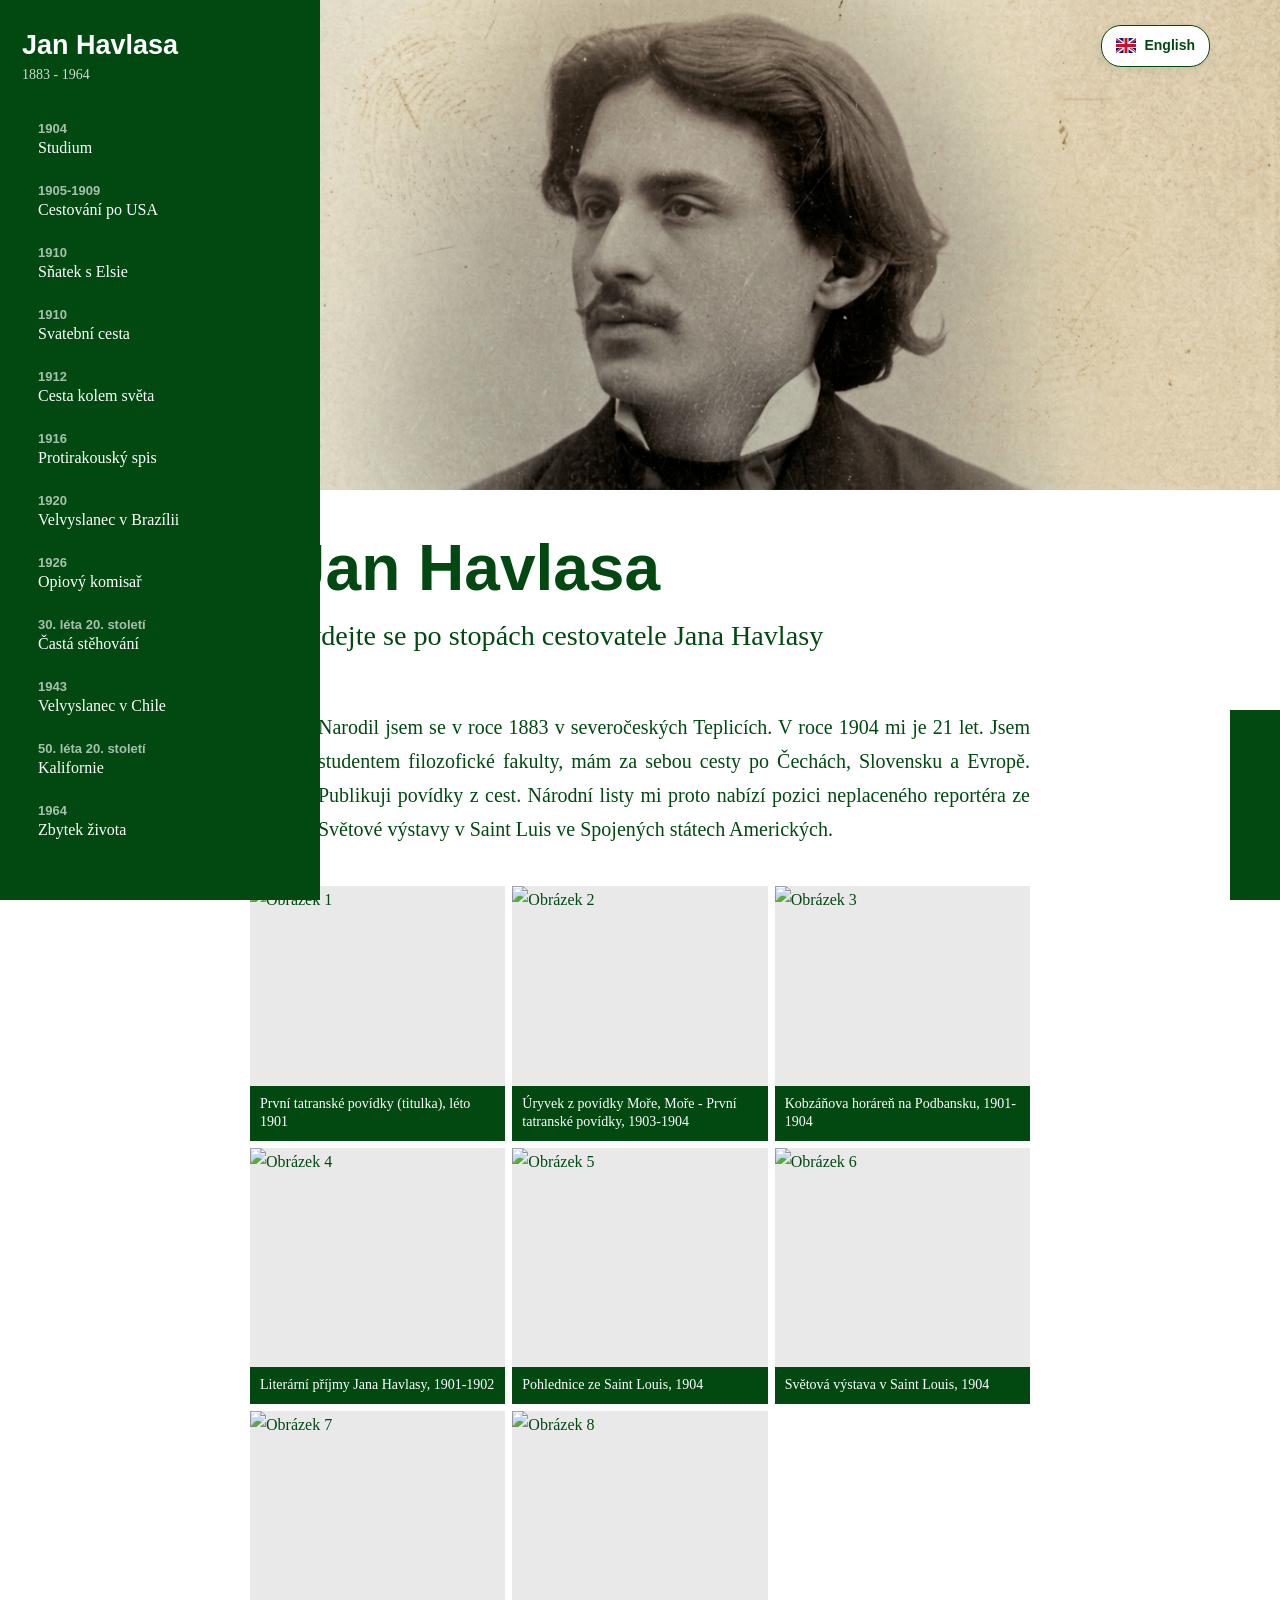
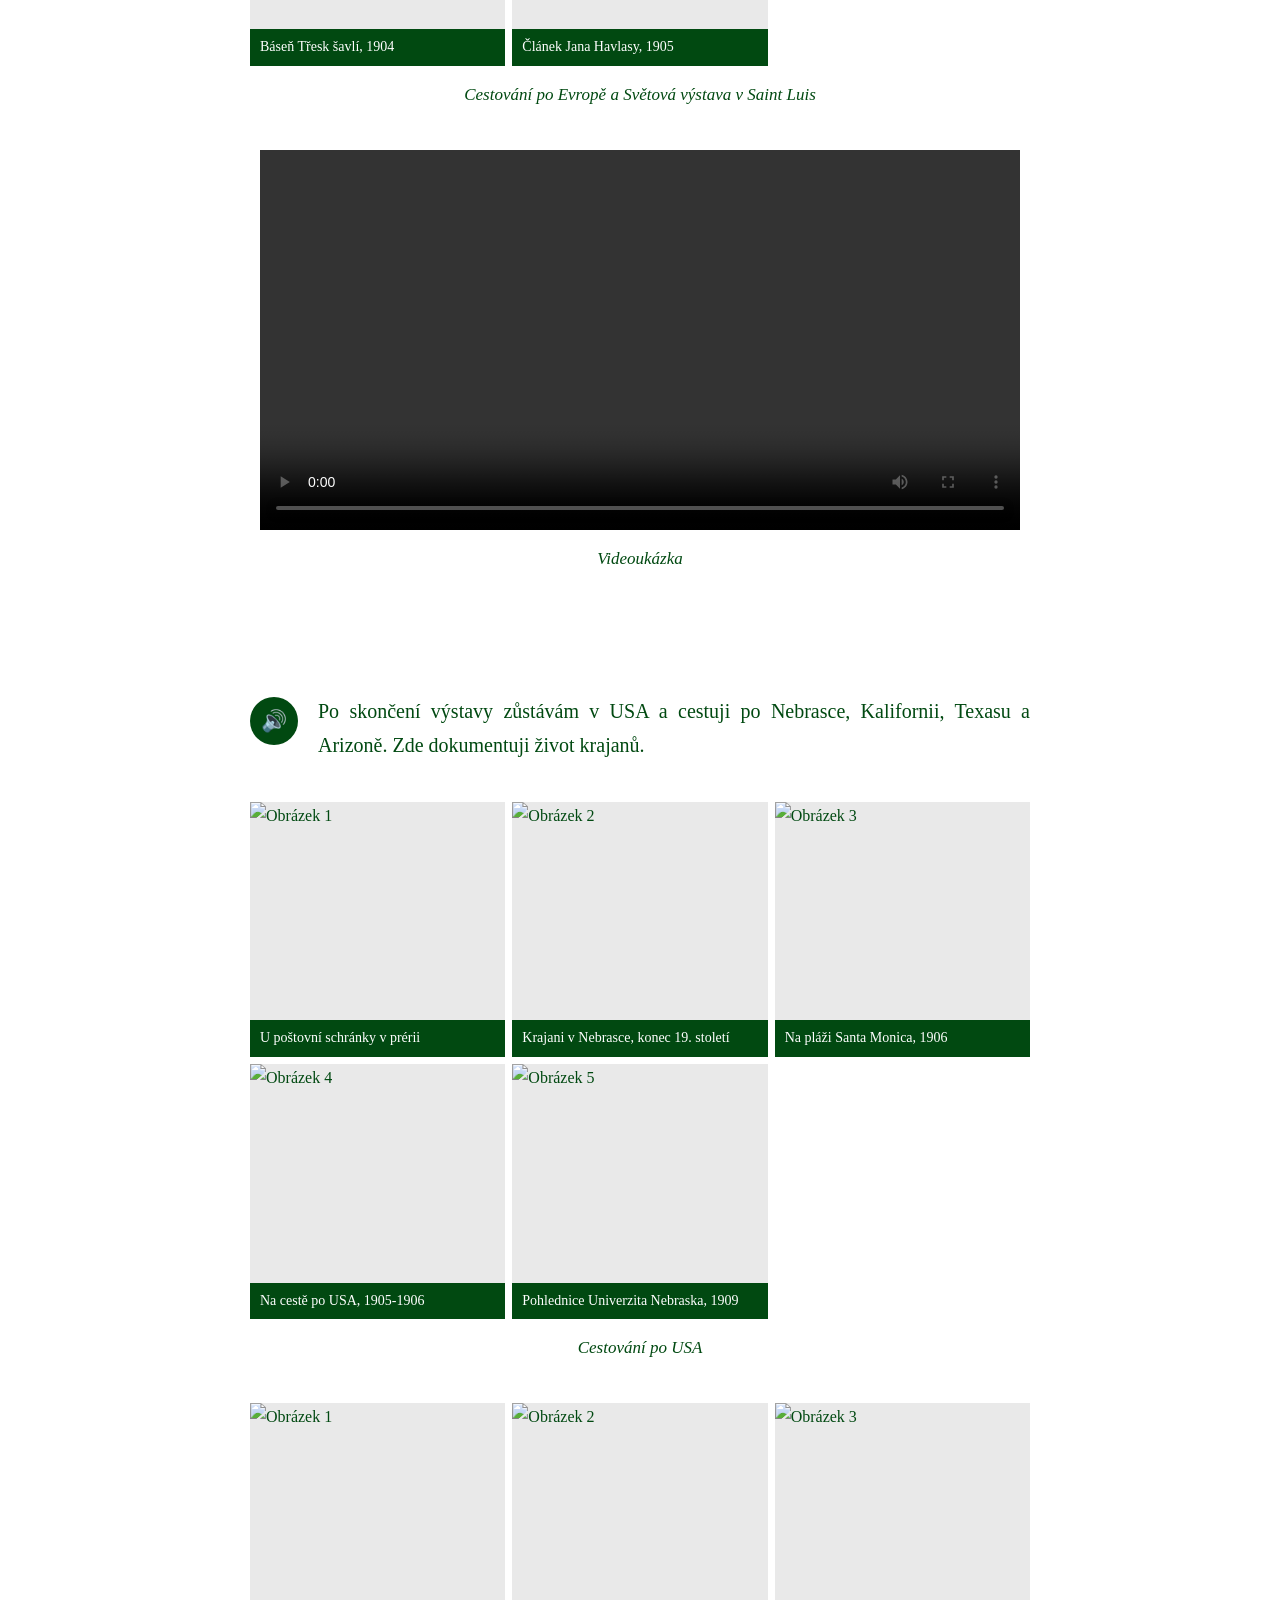
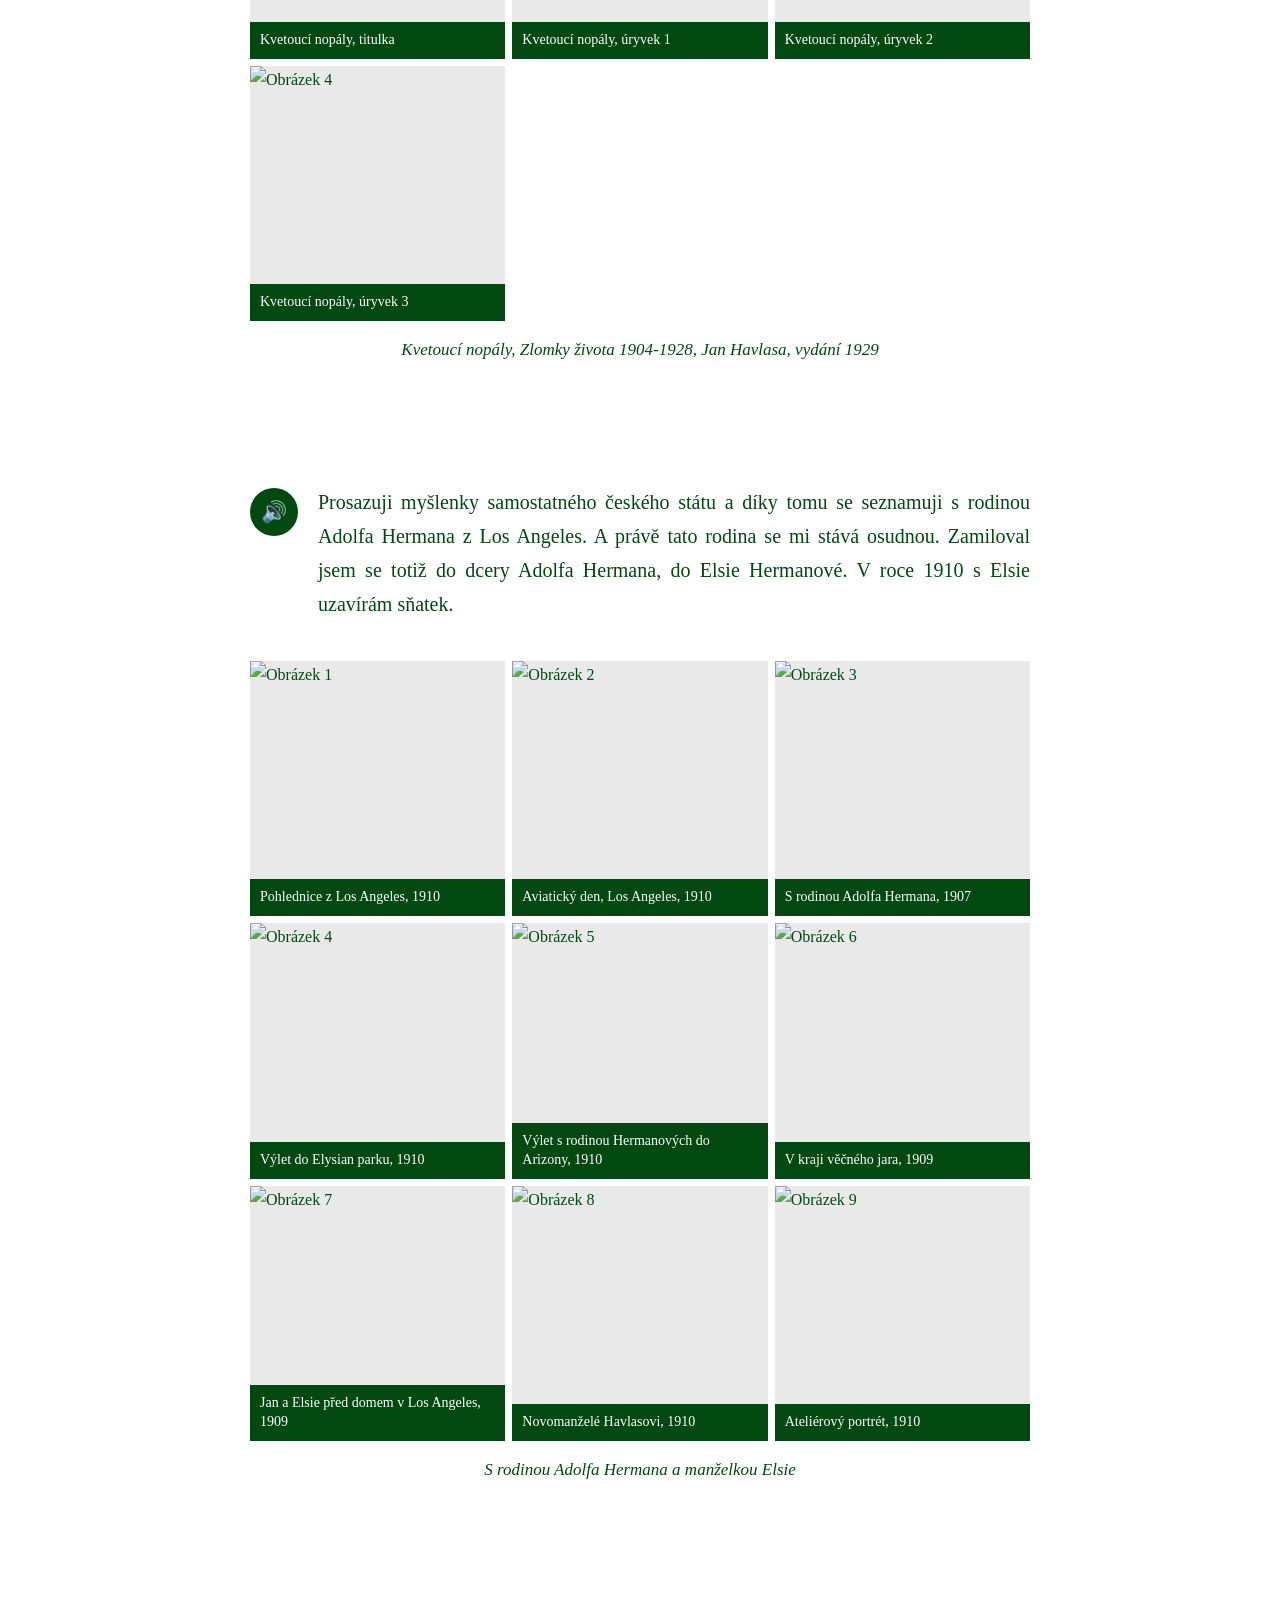
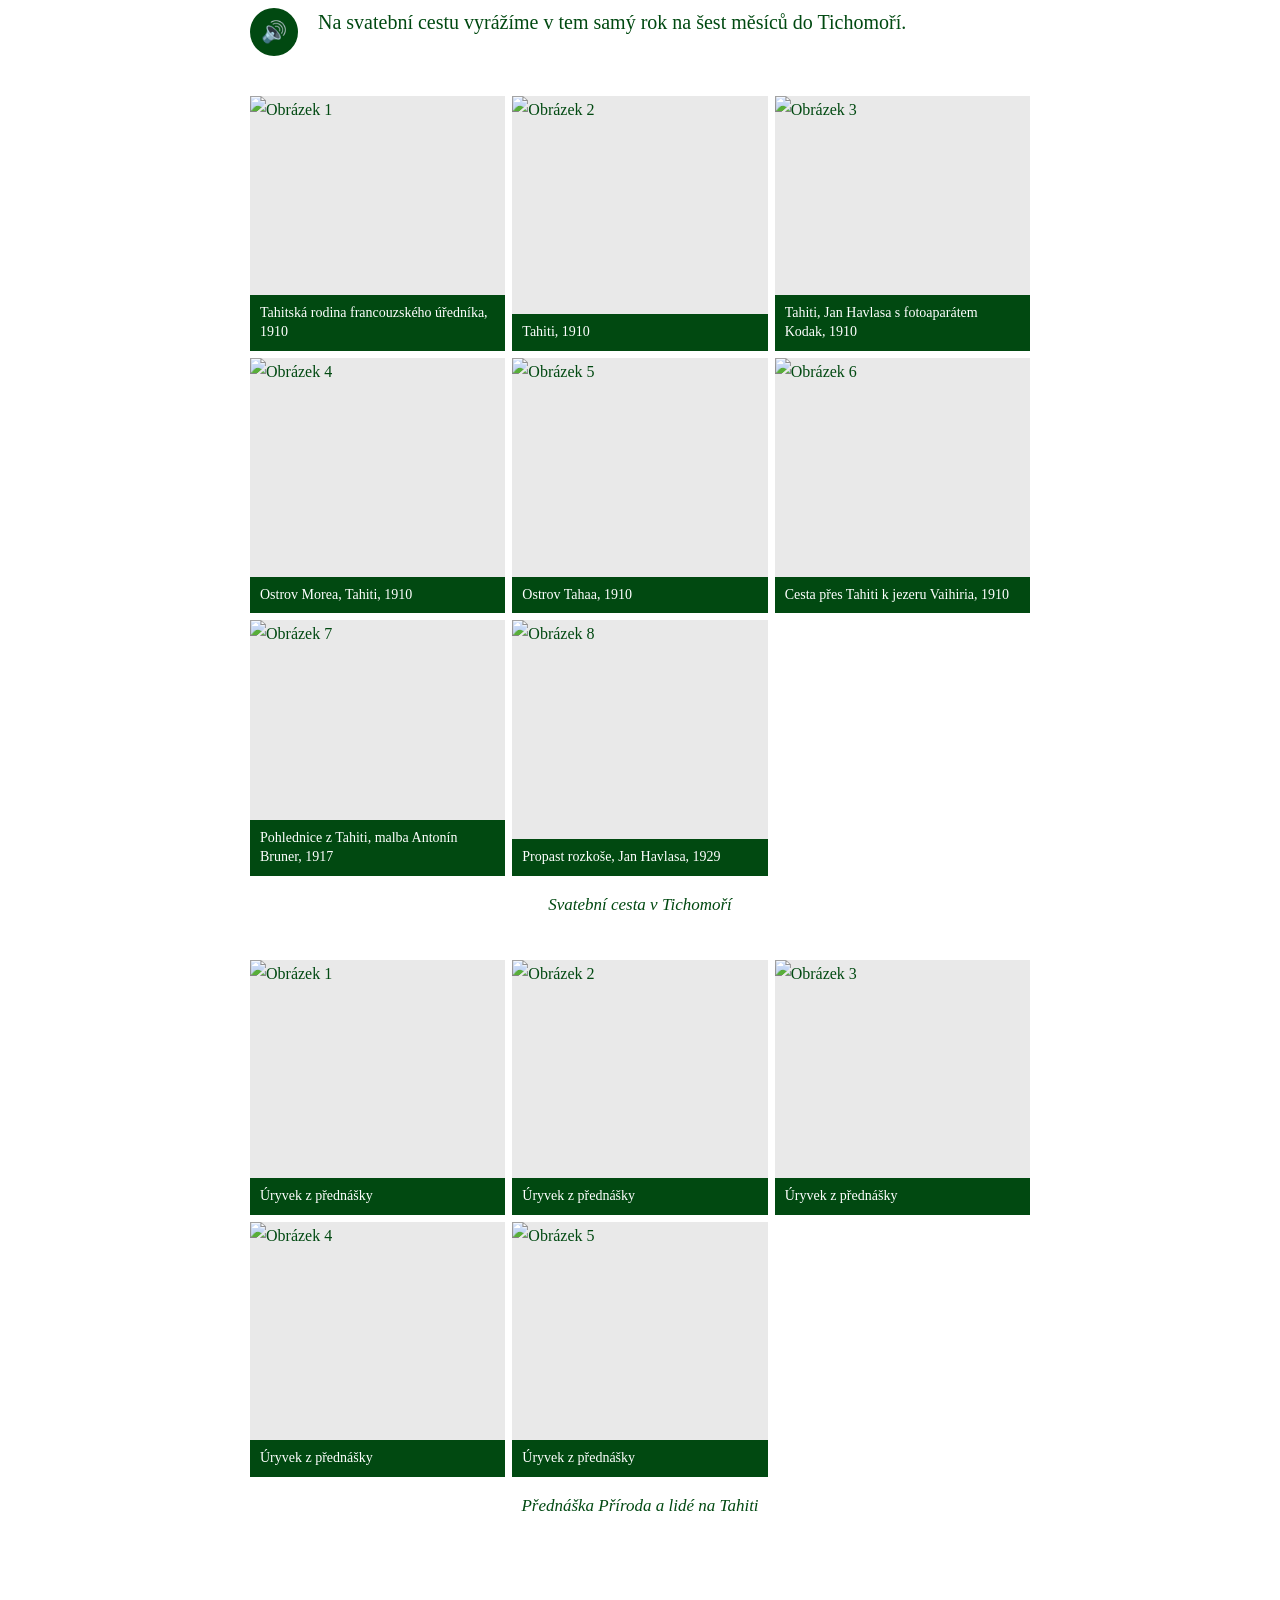
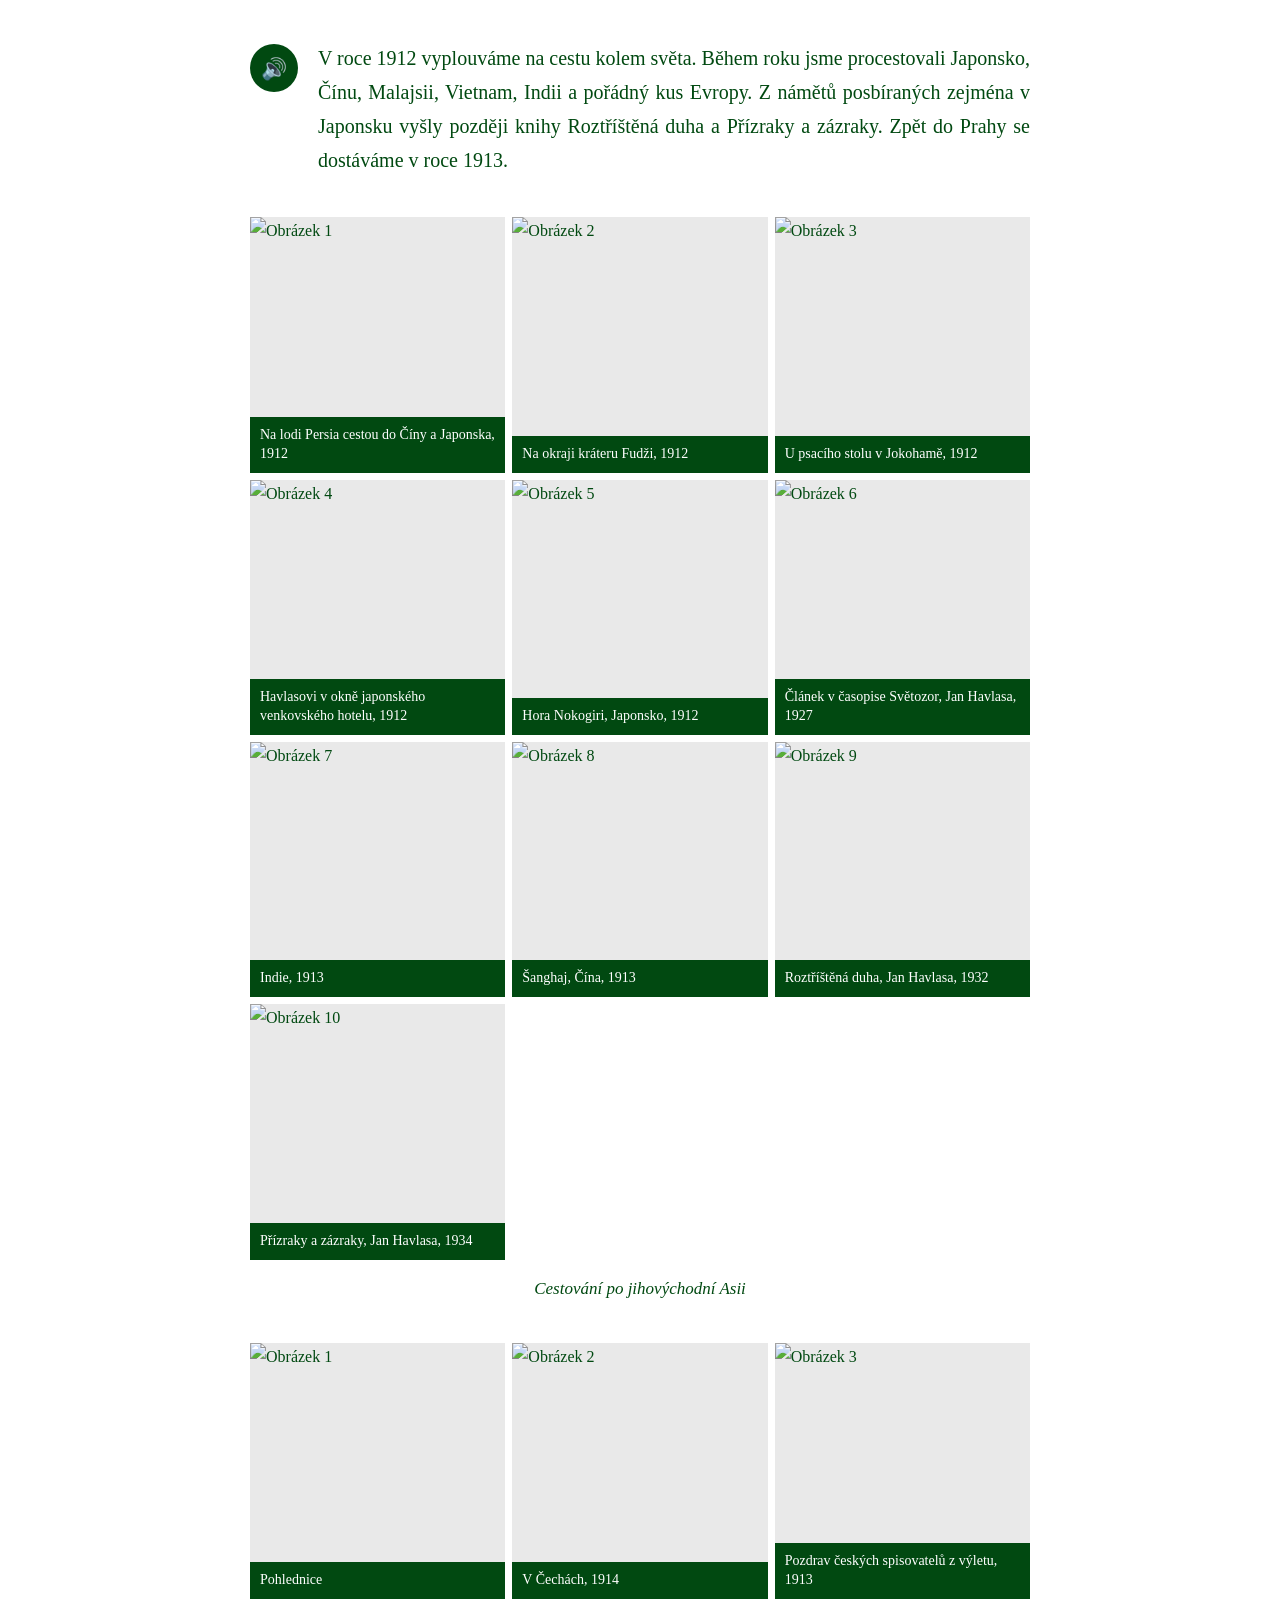
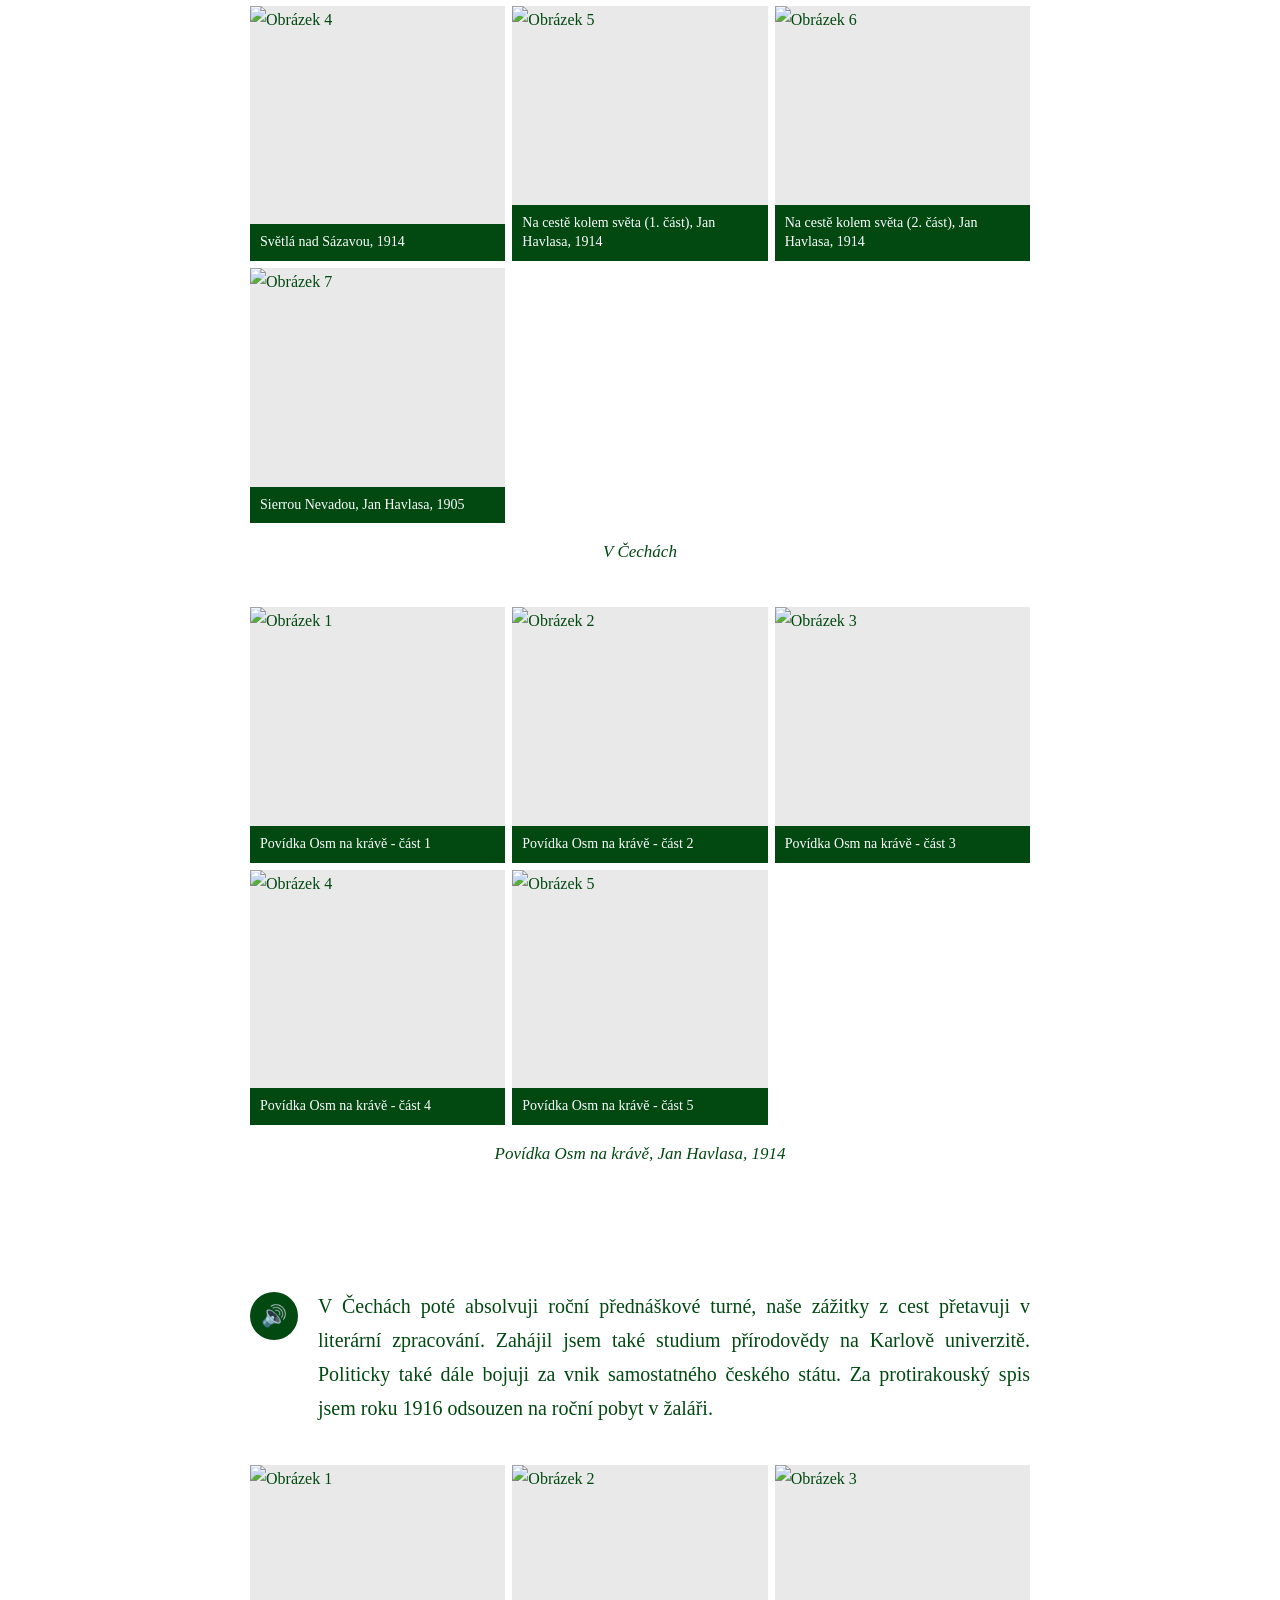
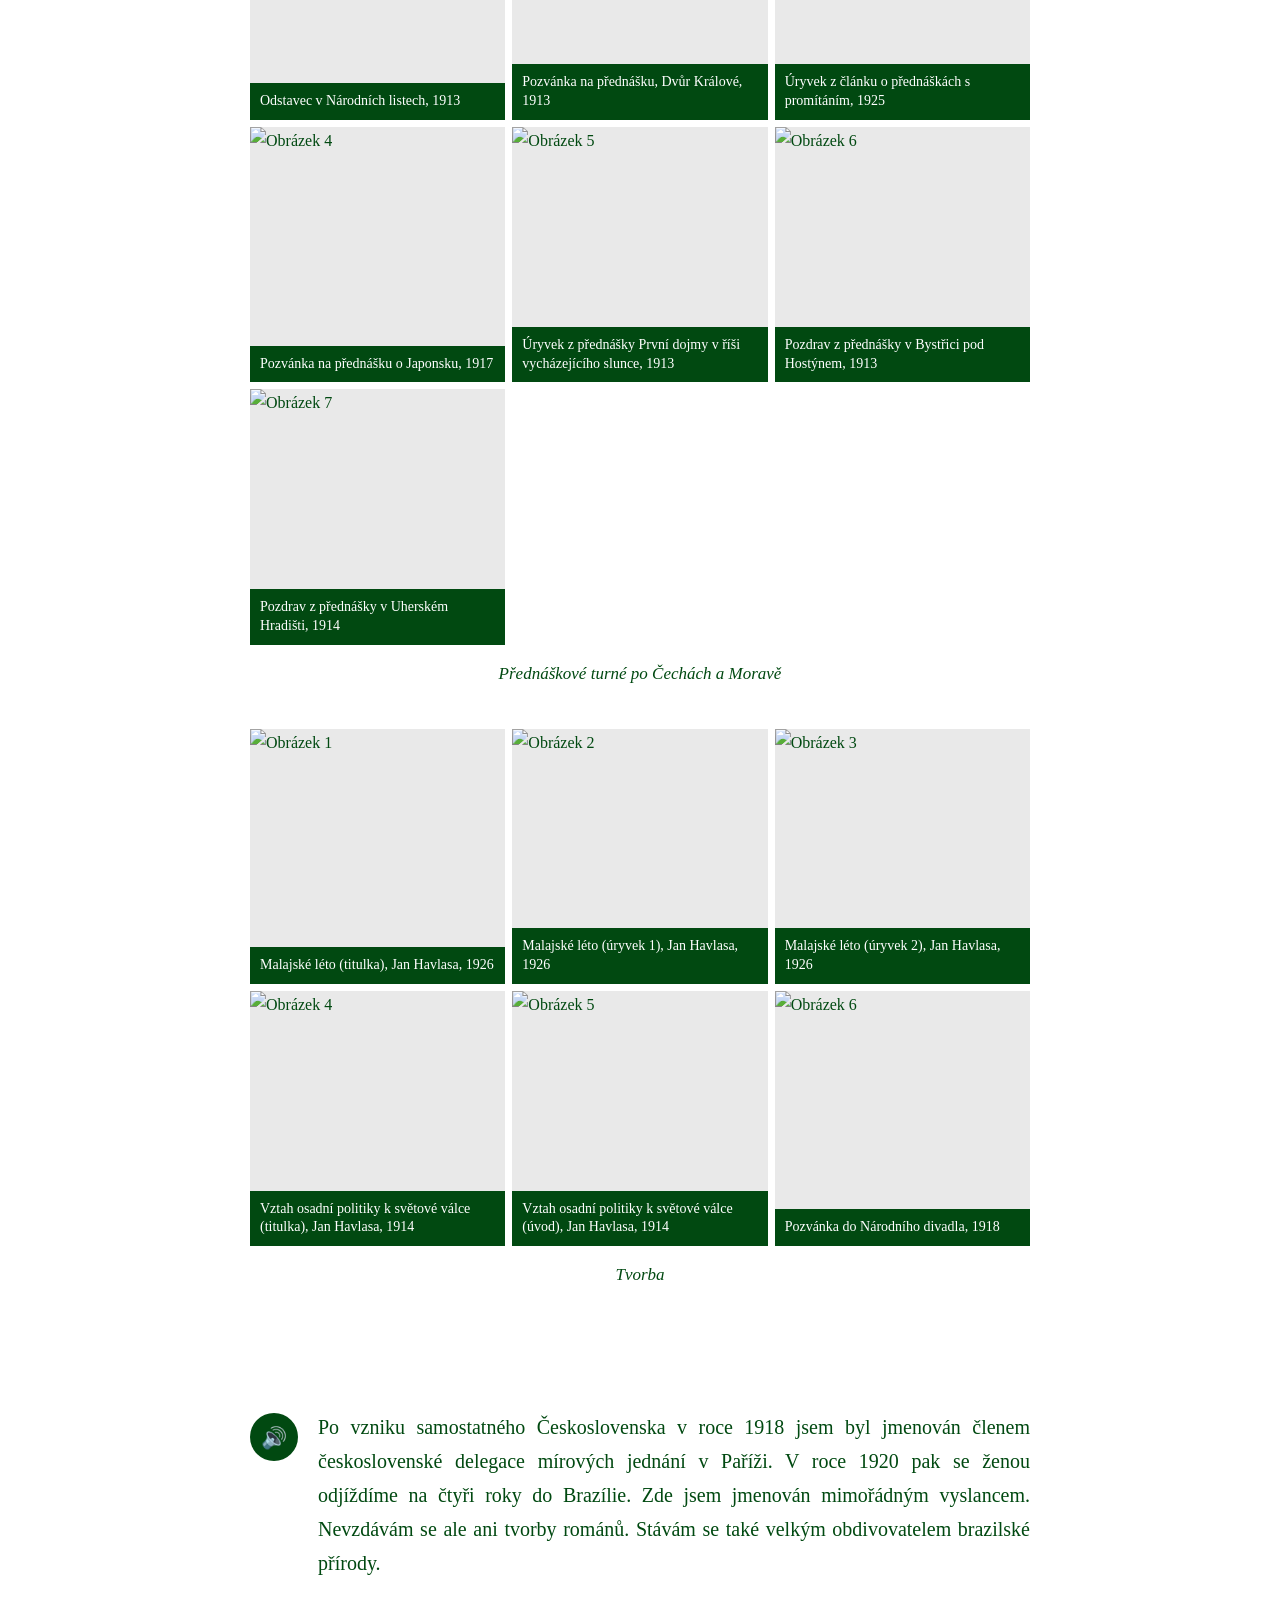
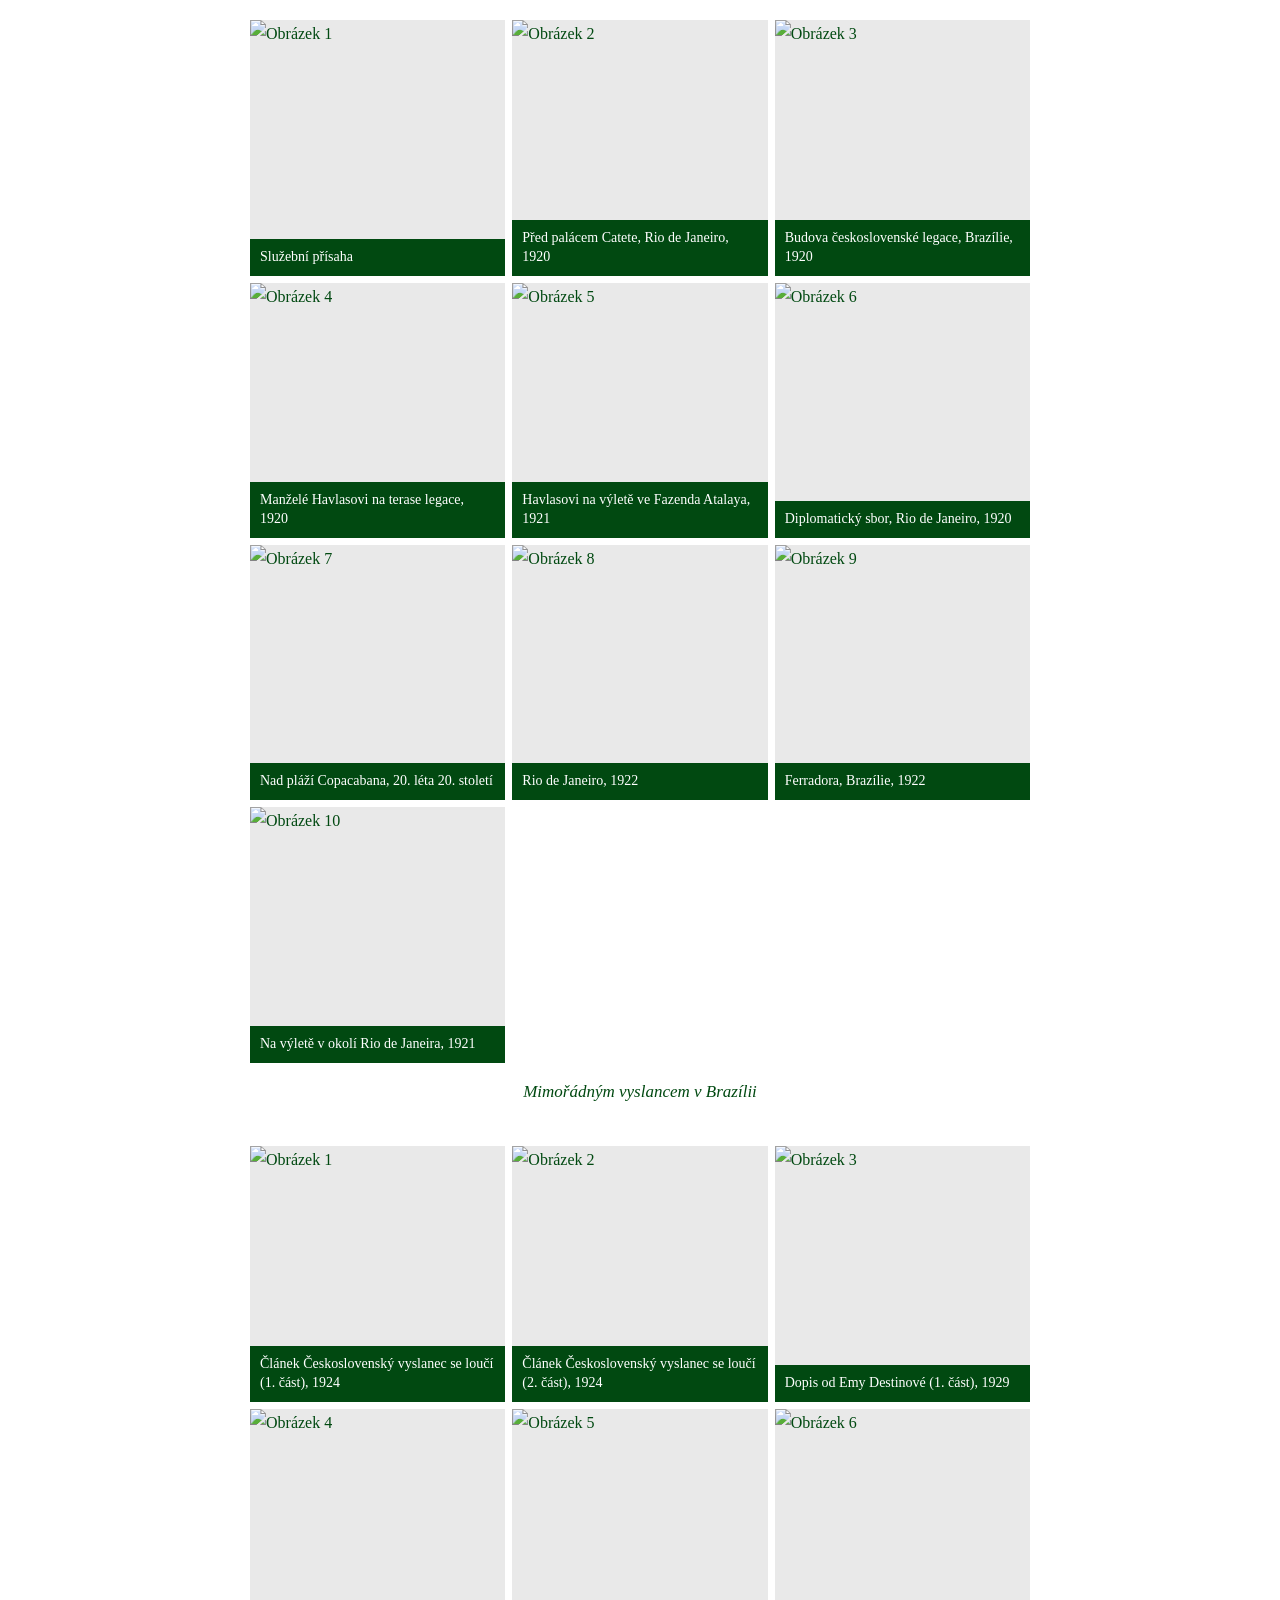
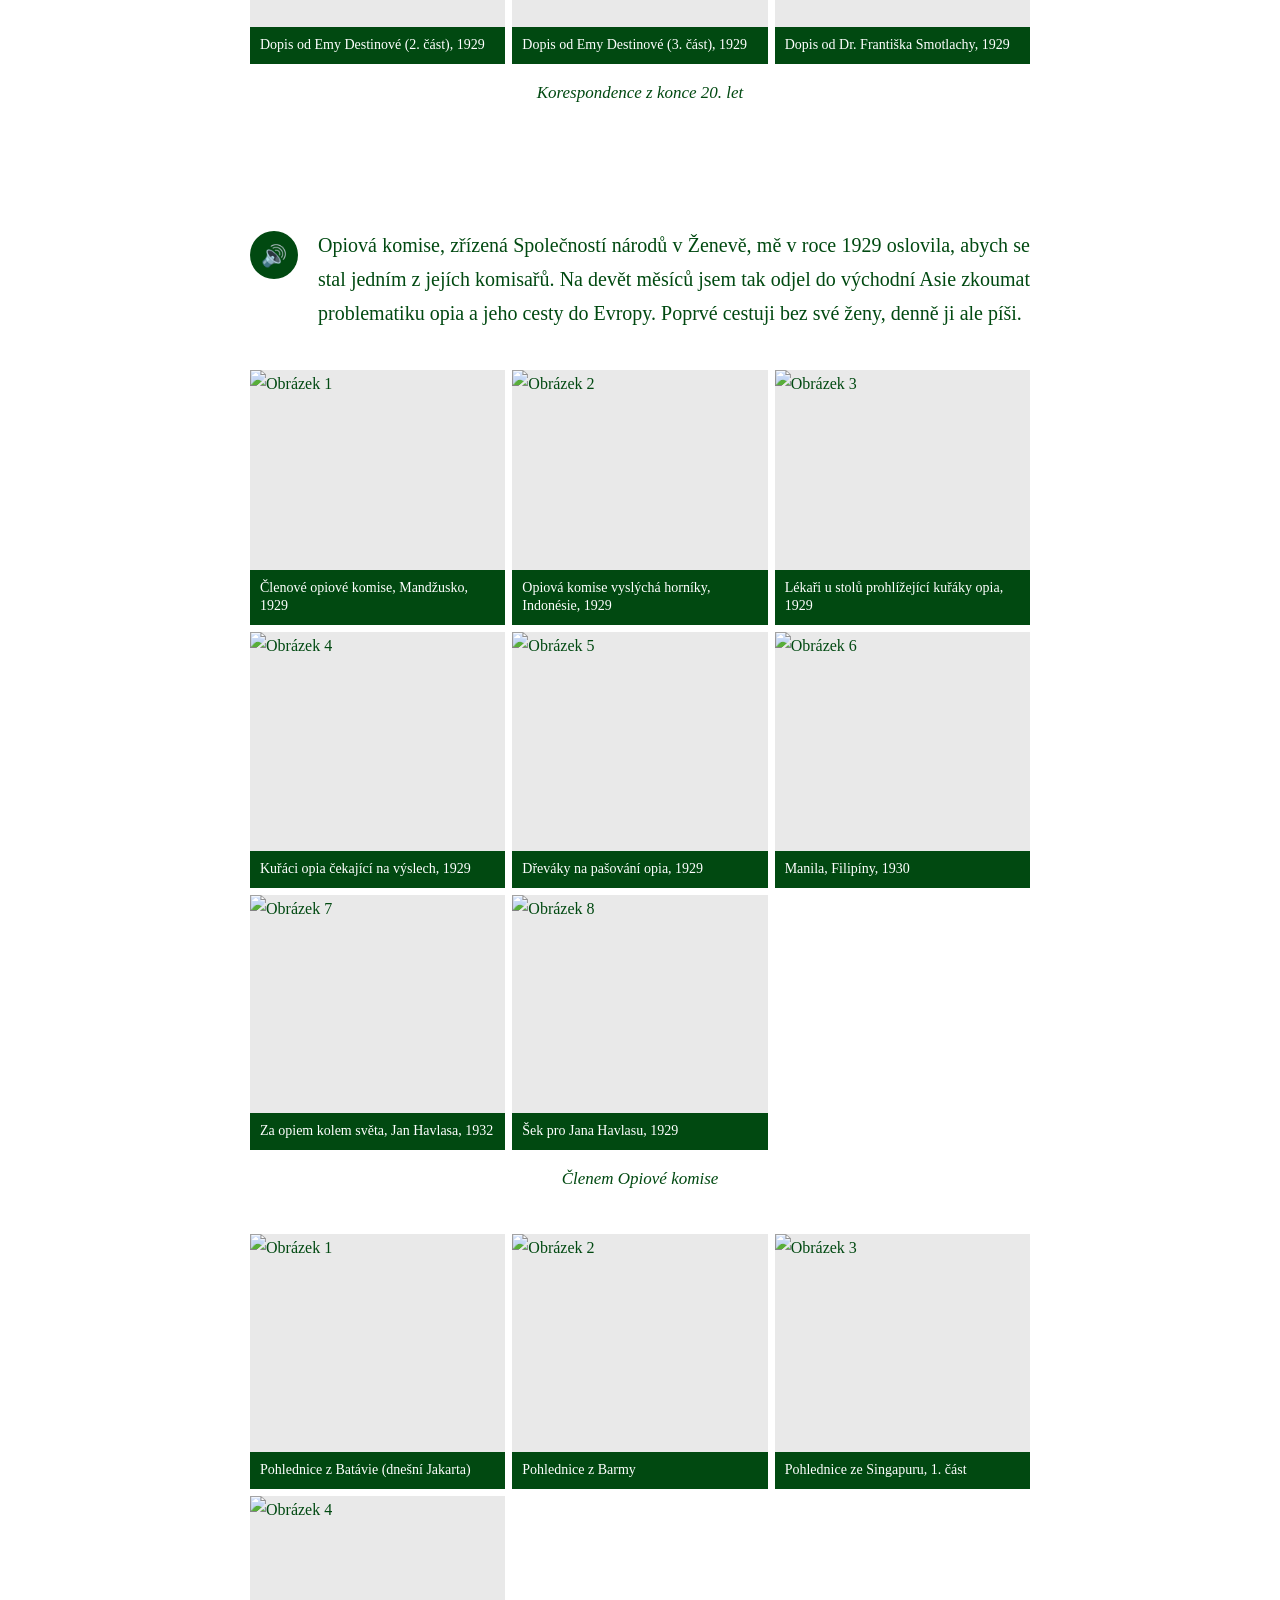
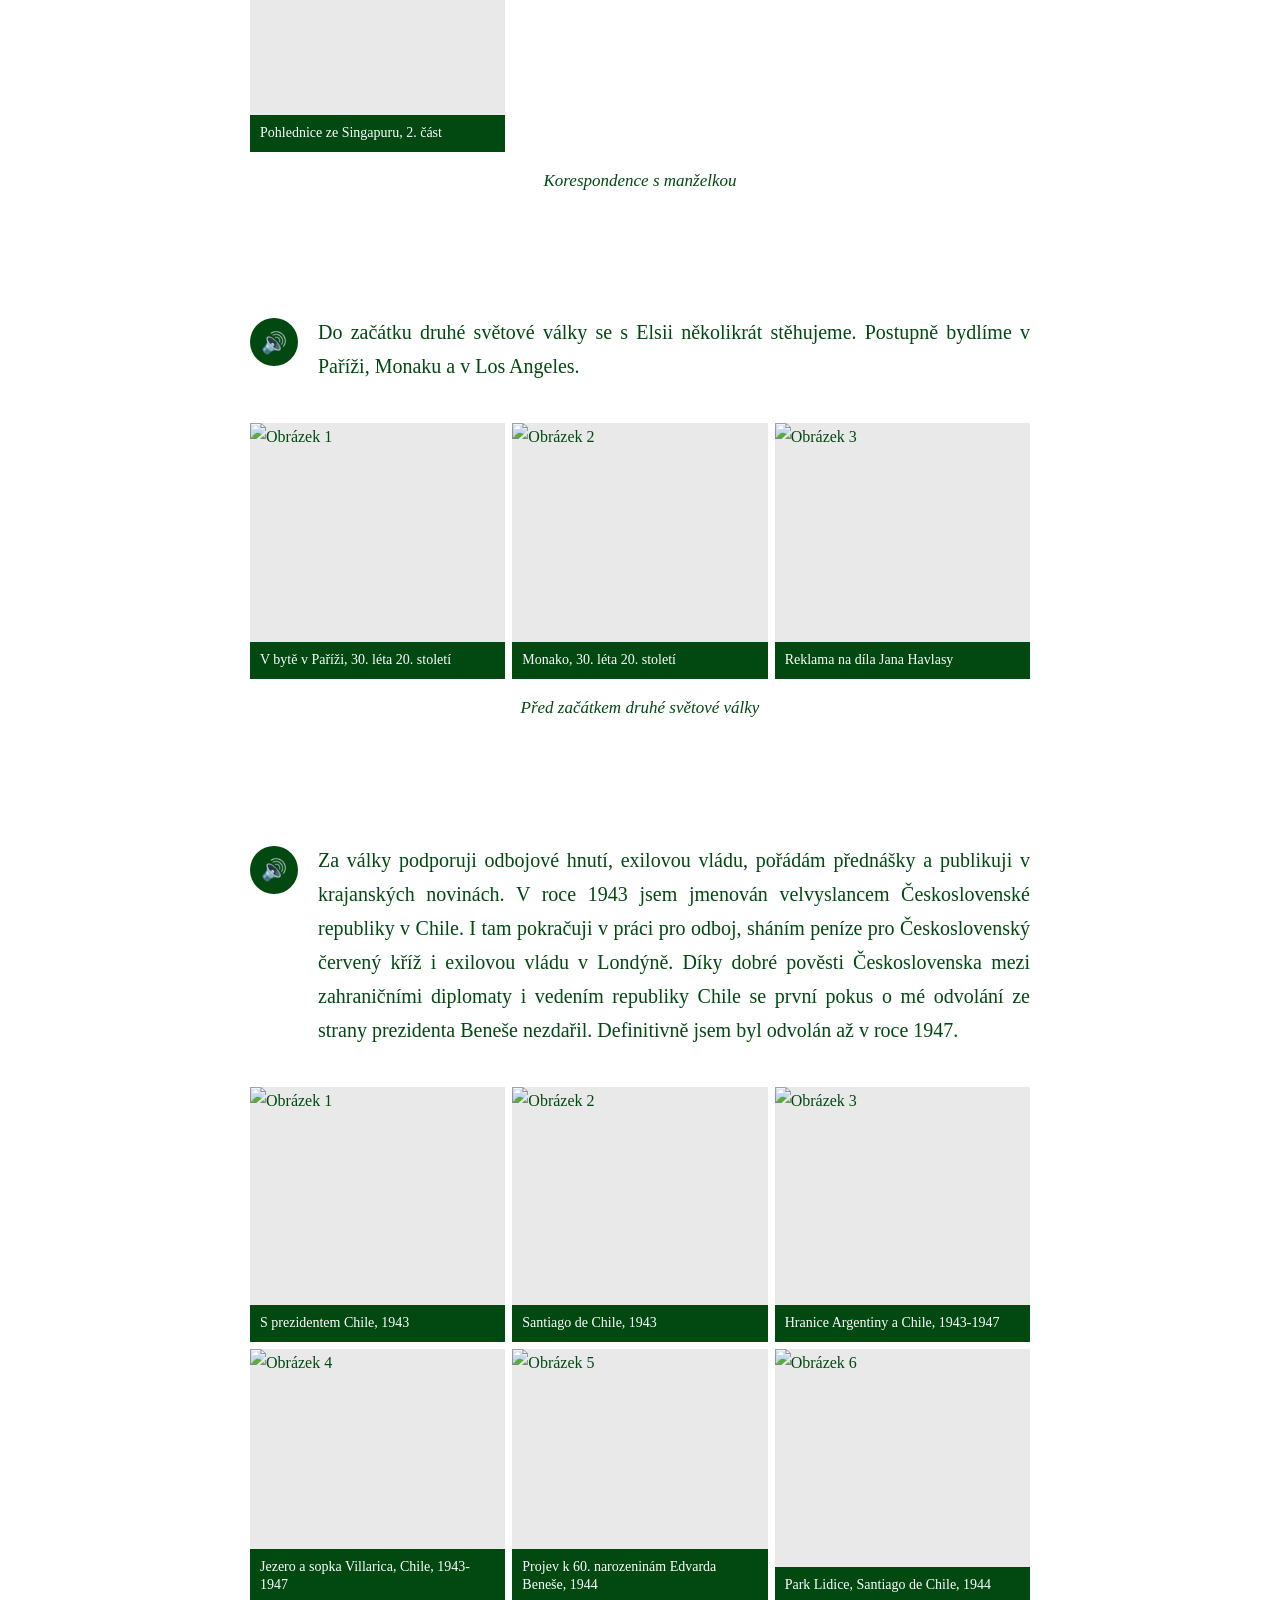
==== index.html @ 19227b41 "Add files via upload" ====
<!DOCTYPE html>
<html lang="cs">
<head>
    <meta charset="UTF-8">
    <meta name="viewport" content="width=device-width, initial-scale=1.0">
    <title>Cestovatel Jan Havlasa</title>
    <link rel="stylesheet" href="style.css">
    <link rel="icon" type="image/png" href="images/logo.png">
</head>

<body id="top"></body>
    <a href="english.html" class="lang-switcher" title="Switch to English">
        <svg class="flag-svg" viewBox="0 0 640 480" width="20" height="15"><path fill="#012169" d="M0 0h640v480H0z"/><path fill="#FFF" d="m75 0 244 181L562 0h78v62L400 241l240 178v61h-80L320 299 80 480H0v-60l239-179L0 62V0h75z"/><path fill="#C8102E" d="m424 281 216 159v40L369 281h55zm-184 20L6 39v-41l271 202h-31zM640 0v3L391 191l49 39L640 44V0zM0 480l247-183-49-37L0 436v44z"/><path fill="#FFF" d="M241 0v480h160V0H241zM0 160v160h640V160H0z"/><path fill="#C8102E" d="M0 193v94h640v-94H0zM273 0v480h94V0h-94z"/></svg>
        <span>English</span>
    </a>

    <!-- =========================================================
         ÚVODNÍ ČÁST
         Vyměň obrázek images/hero.jpg za vlastní titulní fotografii.
         ========================================================= -->
    <header class="hero">
        <img src="images/uvodka_upraveno.png" alt="Jan Havlasa">
        <div class="hero-overlay">
            <h1>Jan Havlasa</h1>
            <p>Vydejte se po stopách cestovatele Jana Havlasy</p>
        </div>
    </header>

    <main>
        <aside class="side-menu">
            <a href="#top" class="side-menu-title">
                <h2>Jan Havlasa</h2>
                <p>1883 - 1964</p>
            </a>
            <nav class="chapter-menu">

                <a href="#kapitola-1">
                    <span class="chapter-year">1904</span>
                    <span class="chapter-name">Studium</span>
                </a>

                <a href="#kapitola-2">
                    <span class="chapter-year">1905-1909</span>
                    <span class="chapter-name">Cestování po USA</span>
                </a>

                <a href="#kapitola-3">
                    <span class="chapter-year">1910</span>
                    <span class="chapter-name">Sňatek s Elsie</span>
                </a>

                <a href="#kapitola-4">
                    <span class="chapter-year">1910</span>
                    <span class="chapter-name">Svatební cesta</span>
                </a>

                <a href="#kapitola-5">
                    <span class="chapter-year">1912</span>
                    <span class="chapter-name">Cesta kolem světa</span>
                </a>

                <a href="#kapitola-6">
                    <span class="chapter-year">1916</span>
                    <span class="chapter-name">Protirakouský spis</span>
                </a>

                <a href="#kapitola-7">
                    <span class="chapter-year">1920</span>
                    <span class="chapter-name">Velvyslanec v Brazílii</span>
                </a>

                <a href="#kapitola-8">
                    <span class="chapter-year">1926</span>
                    <span class="chapter-name">Opiový komisař</span>
                </a>

                <a href="#kapitola-9">
                    <span class="chapter-year">30. léta 20. století</span>
                    <span class="chapter-name">Častá stěhování</span>
                </a>

                <a href="#kapitola-10">
                    <span class="chapter-year">1943</span>
                    <span class="chapter-name">Velvyslanec v Chile</span>
                </a>

                <a href="#kapitola-11">
                    <span class="chapter-year">50. léta 20. století</span>
                    <span class="chapter-name">Kalifornie</span>
                </a>

                <a href="#kapitola-12">
                    <span class="chapter-year">1964</span>
                    <span class="chapter-name">Zbytek života</span>
                </a>
            </nav>
        </aside>

        <!-- =====================================================
             KAPITOLY
             Každá kapitola má:
             - text
             - audio
             - fotogalerii
             - tlačítko zpět na časovou osu

             Pro další kapitolu celý <article> jednoduše zkopírujte
             a změňte jeho id.
             ===================================================== -->

        <section class="chapters">

            <article class="chapter" id="kapitola-1">

                <div class="chapter-with-audio">

                    <button class="audio-button" aria-label="Přehrát audio">
                        🔊
                    </button>

                    <div class="chapter-text"> 
                        <p> 
                            Narodil jsem se v roce 1883 v severočeských Teplicích. V roce 1904 mi je 21 let. Jsem 
                            studentem filozofické fakulty, mám za sebou cesty po Čechách, Slovensku a Evropě. Publikuji 
                            povídky z cest. Národní listy mi proto nabízí pozici neplaceného reportéra ze Světové výstavy 
                            v Saint Luis ve Spojených státech Amerických.
                        </p> 
                    </div>

                    <audio class="chapter-audio">
                        <source src="audio/audio_pokus.mp3" type="audio/mpeg">
                    </audio>
                </div>

                <div class="gallery-block"></div>
                    <div class="gallery">
                        <figure><img src="images/text01/1.jpg" alt="Obrázek 1"><figcaption>První tatranské povídky (titulka), léto 1901</figcaption></figure>
                        <figure><img src="images/text01/2.png" alt="Obrázek 2"><figcaption>Úryvek z povídky Moře, Moře - První tatranské povídky, 1903-1904</figcaption></figure>
                        <figure><img src="images/text01/3.jpg" alt="Obrázek 3"><figcaption>Kobzáňova horáreň na Podbansku, 1901-1904</figcaption></figure>
                        <figure><img src="images/text01/4.jpg" alt="Obrázek 4"><figcaption>Literární příjmy Jana Havlasy, 1901-1902</figcaption></figure>
                        <figure><img src="images/text02/1.jpg" alt="Obrázek 5"><figcaption>Pohlednice ze Saint Louis, 1904</figcaption></figure>
                        <figure><img src="images/text02/2.jpg" alt="Obrázek 6"><figcaption>Světová výstava v Saint Louis, 1904</figcaption></figure>
                        <figure><img src="images/text02/3.png" alt="Obrázek 7"><figcaption>Báseň Třesk šavlí, 1904</figcaption></figure>
                        <figure><img src="images/text02/4.jpg" alt="Obrázek 8"><figcaption>Článek Jana Havlasy, 1905</figcaption></figure>
                    </div>

                    <div class="gallery-title">
                        Cestování po Evropě a Světová výstava v Saint Luis
                    </div>
                </div>

                <video controls>
                    <source src="video/pokus.mp4" type="audio/mpeg">
                    Váš prohlížeč nepodporuje přehrávání videa.
                </video>
                <div class="gallery-title">
                    Videoukázka
                </div>
            </article>


            <article class="chapter" id="kapitola-2">

                <div class="chapter-with-audio">

                    <button class="audio-button" aria-label="Přehrát audio">
                        🔊
                    </button>

                    <div class="chapter-text"> 
                        <p> 
                            Po skončení výstavy zůstávám v USA a cestuji po Nebrasce, Kalifornii, Texasu a Arizoně. Zde 
                        dokumentuji život krajanů.
                        </p> 
                    </div>

                    <audio class="chapter-audio">
                        <source src="audio/audio_pokus.mp3" type="audio/mpeg">
                    </audio>
                </div>



                <div class="gallery-block"></div>
                    <div class="gallery">
                        <figure><img src="images/text01/1.jpg" alt="Obrázek 1"><figcaption>U poštovní schránky v prérii</figcaption></figure>
                        <figure><img src="images/text01/2.png" alt="Obrázek 2"><figcaption>Krajani v Nebrasce, konec 19. století</figcaption></figure>
                        <figure><img src="images/text01/3.jpg" alt="Obrázek 3"><figcaption>Na pláži Santa Monica, 1906</figcaption></figure>
                        <figure><img src="images/text01/4.jpg" alt="Obrázek 4"><figcaption>Na cestě po USA, 1905-1906</figcaption></figure>
                        <figure><img src="images/text02/1.jpg" alt="Obrázek 5"><figcaption>Pohlednice Univerzita Nebraska, 1909</figcaption></figure>
                    </div>

                    <div class="gallery-title">
                        Cestování po USA
                    </div>
                </div>

                <div class="gallery-block"></div>
                    <div class="gallery">
                        <figure><img src="images/text01/1.jpg" alt="Obrázek 1"><figcaption>Kvetoucí nopály, titulka</figcaption></figure>
                        <figure><img src="images/text01/2.png" alt="Obrázek 2"><figcaption>Kvetoucí nopály, úryvek 1</figcaption></figure>
                        <figure><img src="images/text01/3.jpg" alt="Obrázek 3"><figcaption>Kvetoucí nopály, úryvek 2</figcaption></figure>
                        <figure><img src="images/text01/4.jpg" alt="Obrázek 4"><figcaption>Kvetoucí nopály, úryvek 3</figcaption></figure>
                    </div>

                    <div class="gallery-title">
                        Kvetoucí nopály, Zlomky života 1904-1928, Jan Havlasa, vydání 1929
                    </div>
                </div>
            </article>


            <article class="chapter" id="kapitola-3">

                <div class="chapter-with-audio">

                    <button class="audio-button" aria-label="Přehrát audio">
                        🔊
                    </button>

                    <div class="chapter-text"> 
                        <p> 
                            Prosazuji myšlenky samostatného českého státu a díky tomu se seznamuji s rodinou Adolfa Hermana 
                        z Los Angeles. A právě tato rodina se mi stává osudnou. Zamiloval jsem se totiž do dcery Adolfa 
                        Hermana, do Elsie Hermanové. V roce 1910 s Elsie uzavírám sňatek.
                        </p> 
                    </div>

                    <audio class="chapter-audio">
                        <source src="audio/audio_pokus.mp3" type="audio/mpeg">
                    </audio>
                </div>

                <div class="gallery-block"></div>
                    <div class="gallery">
                        <figure><img src="images/text01/1.jpg" alt="Obrázek 1"><figcaption>Pohlednice z Los Angeles, 1910</figcaption></figure>
                        <figure><img src="images/text01/2.png" alt="Obrázek 2"><figcaption>Aviatický den, Los Angeles, 1910</figcaption></figure>
                        <figure><img src="images/text01/3.jpg" alt="Obrázek 3"><figcaption>S rodinou Adolfa Hermana, 1907</figcaption></figure>
                        <figure><img src="images/text01/4.jpg" alt="Obrázek 4"><figcaption>Výlet do Elysian parku, 1910</figcaption></figure>
                        <figure><img src="images/text02/1.jpg" alt="Obrázek 5"><figcaption>Výlet s rodinou Hermanových do Arizony, 1910</figcaption></figure>
                        <figure><img src="images/text02/2.jpg" alt="Obrázek 6"><figcaption>V kraji věčného jara, 1909</figcaption></figure>
                        <figure><img src="images/text02/3.png" alt="Obrázek 7"><figcaption>Jan a Elsie před domem v Los Angeles, 1909</figcaption></figure>
                        <figure><img src="images/text02/4.jpg" alt="Obrázek 8"><figcaption>Novomanželé Havlasovi, 1910</figcaption></figure>
                        <figure><img src="images/text02/4.jpg" alt="Obrázek 9"><figcaption>Ateliérový portrét, 1910</figcaption></figure>
                    </div>

                    <div class="gallery-title">
                        S rodinou Adolfa Hermana a manželkou Elsie
                    </div>
                </div>
            </article>


            <article class="chapter" id="kapitola-4">

                <div class="chapter-with-audio">

                    <button class="audio-button" aria-label="Přehrát audio">
                        🔊
                    </button>

                    <div class="chapter-text"> 
                        <p> 
                            Na svatební cestu vyrážíme v tem samý rok na šest měsíců do Tichomoří.
                        </p> 
                    </div>

                    <audio class="chapter-audio">
                        <source src="audio/audio_pokus.mp3" type="audio/mpeg">
                    </audio>
                </div>

                <div class="gallery-block"></div>
                    <div class="gallery">
                        <figure><img src="images/text01/1.jpg" alt="Obrázek 1"><figcaption>Tahitská rodina francouzského úředníka, 1910</figcaption></figure>
                        <figure><img src="images/text01/2.png" alt="Obrázek 2"><figcaption>Tahiti, 1910</figcaption></figure>
                        <figure><img src="images/text01/3.jpg" alt="Obrázek 3"><figcaption>Tahiti, Jan Havlasa s fotoaparátem Kodak, 1910</figcaption></figure>
                        <figure><img src="images/text01/4.jpg" alt="Obrázek 4"><figcaption>Ostrov Morea, Tahiti, 1910</figcaption></figure>
                        <figure><img src="images/text02/1.jpg" alt="Obrázek 5"><figcaption>Ostrov Tahaa, 1910</figcaption></figure>
                        <figure><img src="images/text02/2.jpg" alt="Obrázek 6"><figcaption>Cesta přes Tahiti k jezeru Vaihiria, 1910</figcaption></figure>
                        <figure><img src="images/text02/3.png" alt="Obrázek 7"><figcaption>Pohlednice z Tahiti, malba Antonín Bruner, 1917</figcaption></figure>
                        <figure><img src="images/text02/4.jpg" alt="Obrázek 8"><figcaption>Propast rozkoše, Jan Havlasa, 1929</figcaption></figure>
                    </div>

                    <div class="gallery-title">
                        Svatební cesta v Tichomoří
                    </div>
                </div>

                <div class="gallery-block"></div>
                    <div class="gallery">
                        <figure><img src="images/text01/1.jpg" alt="Obrázek 1"><figcaption>Úryvek z přednášky</figcaption></figure>
                        <figure><img src="images/text01/2.png" alt="Obrázek 2"><figcaption>Úryvek z přednášky</figcaption></figure>
                        <figure><img src="images/text01/3.jpg" alt="Obrázek 3"><figcaption>Úryvek z přednášky</figcaption></figure>
                        <figure><img src="images/text01/4.jpg" alt="Obrázek 4"><figcaption>Úryvek z přednášky</figcaption></figure>
                        <figure><img src="images/text02/1.jpg" alt="Obrázek 5"><figcaption>Úryvek z přednášky</figcaption></figure>
                    </div>

                    <div class="gallery-title">
                        Přednáška Příroda a lidé na Tahiti
                    </div>
                </div>
            </article>


            <article class="chapter" id="kapitola-5">
                <div class="chapter-with-audio">

                    <button class="audio-button" aria-label="Přehrát audio">
                        🔊
                    </button>

                    <div class="chapter-text"> 
                        <p> 
                         V roce 1912 vyplouváme na cestu kolem světa. Během roku jsme procestovali Japonsko, Čínu, 
                        Malajsii, Vietnam, Indii a pořádný kus Evropy. Z námětů posbíraných zejména v Japonsku 
                        vyšly později knihy Roztříštěná duha a Přízraky a zázraky. Zpět do Prahy se dostáváme v roce 1913.
                        </p> 
                    </div>

                    <audio class="chapter-audio">
                        <source src="audio/audio_pokus.mp3" type="audio/mpeg">
                    </audio>
                </div>

                <div class="gallery-block"></div>
                    <div class="gallery">
                        <figure><img src="images/text01/1.jpg" alt="Obrázek 1"><figcaption>Na lodi Persia cestou do Číny a Japonska, 1912</figcaption></figure>
                        <figure><img src="images/text01/2.png" alt="Obrázek 2"><figcaption>Na okraji kráteru Fudži, 1912</figcaption></figure>
                        <figure><img src="images/text01/3.jpg" alt="Obrázek 3"><figcaption>U psacího stolu v Jokohamě, 1912</figcaption></figure>
                        <figure><img src="images/text01/4.jpg" alt="Obrázek 4"><figcaption>Havlasovi v okně japonského venkovského hotelu, 1912</figcaption></figure>
                        <figure><img src="images/text02/1.jpg" alt="Obrázek 5"><figcaption>Hora Nokogiri, Japonsko, 1912</figcaption></figure>
                        <figure><img src="images/text02/2.jpg" alt="Obrázek 6"><figcaption>Článek v časopise Světozor, Jan Havlasa, 1927</figcaption></figure>
                        <figure><img src="images/text02/3.png" alt="Obrázek 7"><figcaption>Indie, 1913</figcaption></figure>
                        <figure><img src="images/text02/4.jpg" alt="Obrázek 8"><figcaption>Šanghaj, Čína, 1913</figcaption></figure>
                        <figure><img src="images/text02/3.png" alt="Obrázek 9"><figcaption>Roztříštěná duha, Jan Havlasa, 1932</figcaption></figure>
                        <figure><img src="images/text02/4.jpg" alt="Obrázek 10"><figcaption>Přízraky a zázraky, Jan Havlasa, 1934</figcaption></figure>
                    </div>

                    <div class="gallery-title">
                        Cestování po jihovýchodní Asii
                    </div>
                </div>

                <div class="gallery-block"></div>
                    <div class="gallery">
                        <figure><img src="images/text01/1.jpg" alt="Obrázek 1"><figcaption>Pohlednice</figcaption></figure>
                        <figure><img src="images/text01/2.png" alt="Obrázek 2"><figcaption>V Čechách, 1914</figcaption></figure>
                        <figure><img src="images/text01/3.jpg" alt="Obrázek 3"><figcaption>Pozdrav českých spisovatelů z výletu, 1913</figcaption></figure>
                        <figure><img src="images/text01/4.jpg" alt="Obrázek 4"><figcaption>Světlá nad Sázavou, 1914</figcaption></figure>
                        <figure><img src="images/text02/1.jpg" alt="Obrázek 5"><figcaption>Na cestě kolem světa (1. část), Jan Havlasa, 1914</figcaption></figure>
                        <figure><img src="images/text02/2.jpg" alt="Obrázek 6"><figcaption>Na cestě kolem světa (2. část), Jan Havlasa, 1914</figcaption></figure>
                        <figure><img src="images/text02/3.png" alt="Obrázek 7"><figcaption>Sierrou Nevadou, Jan Havlasa, 1905</figcaption></figure>
                    </div>

                    <div class="gallery-title">
                        V Čechách
                    </div>
                </div>

                <div class="gallery-block"></div>
                    <div class="gallery">
                        <figure><img src="images/text01/1.jpg" alt="Obrázek 1"><figcaption>Povídka Osm na krávě - část 1</figcaption></figure>
                        <figure><img src="images/text01/2.png" alt="Obrázek 2"><figcaption>Povídka Osm na krávě - část 2</figcaption></figure>
                        <figure><img src="images/text01/3.jpg" alt="Obrázek 3"><figcaption>Povídka Osm na krávě - část 3</figcaption></figure>
                        <figure><img src="images/text01/4.jpg" alt="Obrázek 4"><figcaption>Povídka Osm na krávě - část 4</figcaption></figure>
                        <figure><img src="images/text02/1.jpg" alt="Obrázek 5"><figcaption>Povídka Osm na krávě - část 5</figcaption></figure>
                    </div>

                    <div class="gallery-title">
                        Povídka Osm na krávě, Jan Havlasa, 1914
                    </div>
                </div>
            </article>

            <article class="chapter" id="kapitola-6">
                <div class="chapter-with-audio">

                    <button class="audio-button" aria-label="Přehrát audio">
                        🔊
                    </button>

                    <div class="chapter-text"> 
                        <p> 
                         V Čechách poté absolvuji roční přednáškové turné, naše zážitky z cest přetavuji v literární 
                        zpracování. Zahájil jsem také studium přírodovědy na Karlově univerzitě. Politicky také dále 
                        bojuji za vnik samostatného českého státu. Za protirakouský spis jsem roku 1916 odsouzen na 
                        roční pobyt v žaláři.
                        </p> 
                    </div>

                    <audio class="chapter-audio">
                        <source src="audio/audio_pokus.mp3" type="audio/mpeg">
                    </audio>
                </div>

                <div class="gallery-block"></div>
                    <div class="gallery">
                        <figure><img src="images/text01/1.jpg" alt="Obrázek 1"><figcaption>Odstavec v Národních listech, 1913</figcaption></figure>
                        <figure><img src="images/text01/2.png" alt="Obrázek 2"><figcaption>Pozvánka na přednášku, Dvůr Králové, 1913</figcaption></figure>
                        <figure><img src="images/text01/3.jpg" alt="Obrázek 3"><figcaption>Úryvek z článku o přednáškách s promítáním, 1925</figcaption></figure>
                        <figure><img src="images/text01/4.jpg" alt="Obrázek 4"><figcaption>Pozvánka na přednášku o Japonsku, 1917</figcaption></figure>
                        <figure><img src="images/text02/1.jpg" alt="Obrázek 5"><figcaption>Úryvek z přednášky První dojmy v říši vycházejícího slunce, 1913</figcaption></figure>
                        <figure><img src="images/text02/2.jpg" alt="Obrázek 6"><figcaption>Pozdrav z přednášky v Bystřici pod Hostýnem, 1913</figcaption></figure>
                        <figure><img src="images/text02/3.png" alt="Obrázek 7"><figcaption>Pozdrav z přednášky v Uherském Hradišti, 1914</figcaption></figure>
                    </div>

                    <div class="gallery-title">
                        Přednáškové turné po Čechách a Moravě
                    </div>
                </div>

                <div class="gallery-block"></div>
                    <div class="gallery">
                        <figure><img src="images/text01/1.jpg" alt="Obrázek 1"><figcaption>Malajské léto (titulka), Jan Havlasa, 1926</figcaption></figure>
                        <figure><img src="images/text01/2.png" alt="Obrázek 2"><figcaption>Malajské léto (úryvek 1), Jan Havlasa, 1926</figcaption></figure>
                        <figure><img src="images/text01/3.jpg" alt="Obrázek 3"><figcaption>Malajské léto (úryvek 2), Jan Havlasa, 1926</figcaption></figure>
                        <figure><img src="images/text01/4.jpg" alt="Obrázek 4"><figcaption>Vztah osadní politiky k světové válce (titulka), Jan Havlasa, 1914</figcaption></figure>
                        <figure><img src="images/text02/1.jpg" alt="Obrázek 5"><figcaption>Vztah osadní politiky k světové válce (úvod), Jan Havlasa, 1914</figcaption></figure>
                        <figure><img src="images/text02/2.jpg" alt="Obrázek 6"><figcaption>Pozvánka do Národního divadla, 1918</figcaption></figure>
                    </div>

                    <div class="gallery-title">
                        Tvorba
                    </div>
                </div>
            </article>

            <article class="chapter" id="kapitola-7">
                <div class="chapter-with-audio">

                    <button class="audio-button" aria-label="Přehrát audio">
                        🔊
                    </button>

                    <div class="chapter-text"> 
                        <p> 
                         Po vzniku samostatného Československa v roce 1918 jsem byl jmenován členem československé 
                        delegace mírových jednání v Paříži. V roce 1920 pak se ženou odjíždíme na čtyři roky do 
                        Brazílie. Zde jsem jmenován mimořádným vyslancem. Nevzdávám se ale ani tvorby románů. Stávám 
                        se také velkým obdivovatelem brazilské přírody.
                        </p> 
                    </div>

                    <audio class="chapter-audio">
                        <source src="audio/audio_pokus.mp3" type="audio/mpeg">
                    </audio>
                </div>

                <div class="gallery-block"></div>
                    <div class="gallery">
                        <figure><img src="images/text01/1.jpg" alt="Obrázek 1"><figcaption>Služební přísaha</figcaption></figure>
                        <figure><img src="images/text01/2.png" alt="Obrázek 2"><figcaption>Před palácem Catete, Rio de Janeiro, 1920</figcaption></figure>
                        <figure><img src="images/text01/3.jpg" alt="Obrázek 3"><figcaption>Budova československé legace, Brazílie, 1920</figcaption></figure>
                        <figure><img src="images/text01/4.jpg" alt="Obrázek 4"><figcaption>Manželé Havlasovi na terase legace, 1920</figcaption></figure>
                        <figure><img src="images/text02/1.jpg" alt="Obrázek 5"><figcaption>Havlasovi na výletě ve Fazenda Atalaya, 1921</figcaption></figure>
                        <figure><img src="images/text02/2.jpg" alt="Obrázek 6"><figcaption>Diplomatický sbor, Rio de Janeiro, 1920</figcaption></figure>
                        <figure><img src="images/text02/3.png" alt="Obrázek 7"><figcaption>Nad pláží Copacabana, 20. léta 20. století</figcaption></figure>
                        <figure><img src="images/text02/4.jpg" alt="Obrázek 8"><figcaption>Rio de Janeiro, 1922</figcaption></figure>
                        <figure><img src="images/text02/3.png" alt="Obrázek 9"><figcaption>Ferradora, Brazílie, 1922</figcaption></figure>
                        <figure><img src="images/text02/4.jpg" alt="Obrázek 10"><figcaption>Na výletě v okolí Rio de Janeira, 1921</figcaption></figure>
                    </div>

                    <div class="gallery-title">
                        Mimořádným vyslancem v Brazílii
                    </div>
                </div>

                <div class="gallery-block"></div>
                    <div class="gallery">
                        <figure><img src="images/text01/1.jpg" alt="Obrázek 1"><figcaption>Článek Československý vyslanec se loučí (1. část), 1924</figcaption></figure>
                        <figure><img src="images/text01/2.png" alt="Obrázek 2"><figcaption>Článek Československý vyslanec se loučí (2. část), 1924</figcaption></figure>
                        <figure><img src="images/text01/3.jpg" alt="Obrázek 3"><figcaption>Dopis od Emy Destinové (1. část), 1929</figcaption></figure>
                        <figure><img src="images/text01/4.jpg" alt="Obrázek 4"><figcaption>Dopis od Emy Destinové (2. část), 1929</figcaption></figure>
                        <figure><img src="images/text02/1.jpg" alt="Obrázek 5"><figcaption>Dopis od Emy Destinové (3. část), 1929</figcaption></figure>
                        <figure><img src="images/text02/2.jpg" alt="Obrázek 6"><figcaption>Dopis od Dr. Františka Smotlachy, 1929</figcaption></figure>
                    </div>

                    <div class="gallery-title">
                        Korespondence z konce 20. let
                    </div>
                </div>
            </article>

            <article class="chapter" id="kapitola-8">
                <div class="chapter-with-audio">

                    <button class="audio-button" aria-label="Přehrát audio">
                        🔊
                    </button>

                    <div class="chapter-text"> 
                        <p> 
                          Opiová komise, zřízená Společností národů v Ženevě, mě v roce 1929 oslovila, abych se stal 
                        jedním z jejích komisařů. Na devět měsíců jsem tak odjel do východní Asie zkoumat problematiku 
                        opia a jeho cesty do Evropy. Poprvé cestuji bez své ženy, denně ji ale píši.
                        </p> 
                    </div>

                    <audio class="chapter-audio">
                        <source src="audio/audio_pokus.mp3" type="audio/mpeg">
                    </audio>
                </div>

                <div class="gallery-block"></div>
                    <div class="gallery">
                        <figure><img src="images/text01/1.jpg" alt="Obrázek 1"><figcaption>Členové opiové komise, Mandžusko, 1929</figcaption></figure>
                        <figure><img src="images/text01/2.png" alt="Obrázek 2"><figcaption>Opiová komise vyslýchá horníky, Indonésie, 1929</figcaption></figure>
                        <figure><img src="images/text01/3.jpg" alt="Obrázek 3"><figcaption>Lékaři u stolů prohlížející kuřáky opia, 1929</figcaption></figure>
                        <figure><img src="images/text01/4.jpg" alt="Obrázek 4"><figcaption>Kuřáci opia čekající na výslech, 1929</figcaption></figure>
                        <figure><img src="images/text02/1.jpg" alt="Obrázek 5"><figcaption>Dřeváky na pašování opia, 1929</figcaption></figure>
                        <figure><img src="images/text02/2.jpg" alt="Obrázek 6"><figcaption>Manila, Filipíny, 1930</figcaption></figure>
                        <figure><img src="images/text02/3.png" alt="Obrázek 7"><figcaption>Za opiem kolem světa, Jan Havlasa, 1932</figcaption></figure>
                        <figure><img src="images/text02/4.jpg" alt="Obrázek 8"><figcaption>Šek pro Jana Havlasu, 1929</figcaption></figure>
                    </div>

                    <div class="gallery-title">
                        Členem Opiové komise
                    </div>
                </div>

                <div class="gallery-block"></div>
                    <div class="gallery">
                        <figure><img src="images/text01/1.jpg" alt="Obrázek 1"><figcaption>Pohlednice z Batávie (dnešní Jakarta)</figcaption></figure>
                        <figure><img src="images/text01/2.png" alt="Obrázek 2"><figcaption>Pohlednice z Barmy</figcaption></figure>
                        <figure><img src="images/text01/3.jpg" alt="Obrázek 3"><figcaption>Pohlednice ze Singapuru, 1. část</figcaption></figure>
                        <figure><img src="images/text01/4.jpg" alt="Obrázek 4"><figcaption>Pohlednice ze Singapuru, 2. část</figcaption></figure>
                    </div>

                    <div class="gallery-title">
                        Korespondence s manželkou
                    </div>
                </div>
            </article>

            <article class="chapter" id="kapitola-9">
                <div class="chapter-with-audio">

                    <button class="audio-button" aria-label="Přehrát audio">
                        🔊
                    </button>

                    <div class="chapter-text"> 
                        <p> 
                         Do začátku druhé světové války se s Elsii několikrát stěhujeme. Postupně bydlíme v Paříži, 
                        Monaku a v Los Angeles.
                        </p> 
                    </div>

                    <audio class="chapter-audio">
                        <source src="audio/audio_pokus.mp3" type="audio/mpeg">
                    </audio>
                </div>

                <div class="gallery-block"></div>
                    <div class="gallery">
                        <figure><img src="images/text01/1.jpg" alt="Obrázek 1"><figcaption>V bytě v Paříži, 30. léta 20. století</figcaption></figure>
                        <figure><img src="images/text01/2.png" alt="Obrázek 2"><figcaption>Monako, 30. léta 20. století</figcaption></figure>
                        <figure><img src="images/text01/3.jpg" alt="Obrázek 3"><figcaption>Reklama na díla Jana Havlasy</figcaption></figure>
                    </div>

                    <div class="gallery-title">
                        Před začátkem druhé světové války
                    </div>
                </div>
            </article>


            <article class="chapter" id="kapitola-10">
                <div class="chapter-with-audio">

                    <button class="audio-button" aria-label="Přehrát audio">
                        🔊
                    </button>

                    <div class="chapter-text"> 
                        <p> 
                         Za války podporuji odbojové hnutí, exilovou vládu, pořádám přednášky a publikuji v krajanských 
                        novinách. V roce 1943 jsem jmenován velvyslancem Československé republiky v Chile. I tam pokračuji 
                        v práci pro odboj, sháním peníze pro Československý červený kříž i exilovou vládu v Londýně. Díky 
                        dobré pověsti Československa mezi zahraničními diplomaty i vedením republiky Chile se první pokus 
                        o mé odvolání ze strany prezidenta Beneše nezdařil. Definitivně jsem byl odvolán až v roce 1947.
                        </p> 
                    </div>

                    <audio class="chapter-audio">
                        <source src="audio/audio_pokus.mp3" type="audio/mpeg">
                    </audio>
                </div>

                <div class="gallery-block"></div>
                    <div class="gallery">
                        <figure><img src="images/text01/1.jpg" alt="Obrázek 1"><figcaption>S prezidentem Chile, 1943</figcaption></figure>
                        <figure><img src="images/text01/2.png" alt="Obrázek 2"><figcaption>Santiago de Chile, 1943</figcaption></figure>
                        <figure><img src="images/text01/3.jpg" alt="Obrázek 3"><figcaption>Hranice Argentiny a Chile, 1943-1947</figcaption></figure>
                        <figure><img src="images/text01/4.jpg" alt="Obrázek 4"><figcaption>Jezero a sopka Villarica, Chile, 1943-1947</figcaption></figure>
                        <figure><img src="images/text02/1.jpg" alt="Obrázek 5"><figcaption>Projev k 60. narozeninám Edvarda Beneše, 1944</figcaption></figure>
                        <figure><img src="images/text02/2.jpg" alt="Obrázek 6"><figcaption>Park Lidice, Santiago de Chile, 1944</figcaption></figure>
                        <figure><img src="images/text02/3.png" alt="Obrázek 7"><figcaption>Park Lidice, Santiago de Chile, 1944</figcaption></figure>
                        <figure><img src="images/text02/4.jpg" alt="Obrázek 8"><figcaption>Diplomatický sbor, Santiago de Chile, 1943-1947</figcaption></figure>
                        <figure><img src="images/text02/4.jpg" alt="Obrázek 9"><figcaption>Manželé Havlasovi v přístavu, 40. léta 20. století</figcaption></figure>
                    </div>

                    <div class="gallery-title">
                        Velvyslancem v Chile
                    </div>
                </div>

                <div class="gallery-block"></div>
                    <div class="gallery">
                        <figure><img src="images/text01/1.jpg" alt="Obrázek 1"><figcaption>Diplomatický pas Jana Havlasy, 1944</figcaption></figure>
                        <figure><img src="images/text01/2.png" alt="Obrázek 2"><figcaption>Jmenování do funkce, 1943</figcaption></figure>
                        <figure><img src="images/text01/3.jpg" alt="Obrázek 3"><figcaption>Korespondence rodině, 40. léta 20. století</figcaption></figure>
                        <figure><img src="images/text01/4.jpg" alt="Obrázek 4"><figcaption>Korespondence s bratrem Vladimírem, členem exilové vlády, 1944</figcaption></figure>
                        <figure><img src="images/text02/1.jpg" alt="Obrázek 5"><figcaption>Telegram, 1945</figcaption></figure>
                        <figure><img src="images/text02/2.jpg" alt="Obrázek 6"><figcaption>Dopis předsedům vlády a poslanecké sněmovny - 1. část, 1947</figcaption></figure>
                        <figure><img src="images/text02/3.png" alt="Obrázek 7"><figcaption>Dopis předsedům vlády a poslanecké sněmovny - 2. část, 1947</figcaption></figure>
                        <figure><img src="images/text02/4.jpg" alt="Obrázek 8"><figcaption>Koncept článku, 1944</figcaption></figure>
                    </div>

                    <div class="gallery-title">
                        Doklady a korespondence během 2. sv. války
                    </div>
                </div>
            </article>

            <article class="chapter" id="kapitola-11">
                <div class="chapter-with-audio">

                    <button class="audio-button" aria-label="Přehrát audio">
                        🔊
                    </button>

                    <div class="chapter-text"> 
                        <p> 
                            Po válce jsme se se ženou usadili ve Spojených státech. Oba jsem cítili zklamání z poválečného 
                        směřování československé politiky. V Americe mi odmítali vydat občanství, mohl jsem zde ale 
                        zůstat díky americkému občanství mé ženy Elsie. Pokračuji v literární tvorbě a se ženou cestuji 
                        po národních parcích Kalifornie.
                        </p> 
                    </div>

                    <audio class="chapter-audio">
                        <source src="audio/audio_pokus.mp3" type="audio/mpeg">
                    </audio>
                </div>

                <div class="gallery-block"></div>
                    <div class="gallery">
                        <figure><img src="images/text01/1.jpg" alt="Obrázek 1"><figcaption>Poušť Colorado, 1954</figcaption></figure>
                        <figure><img src="images/text01/2.png" alt="Obrázek 2"><figcaption>Sierra Nevada, 1955</figcaption></figure>
                        <figure><img src="images/text01/3.jpg" alt="Obrázek 3"><figcaption>Pohoří San Gabriel Mountains, 1956</figcaption></figure>
                        <figure><img src="images/text01/4.jpg" alt="Obrázek 4"><figcaption>Sierra Nevada, 1955</figcaption></figure>
                        <figure><img src="images/text02/1.jpg" alt="Obrázek 5"><figcaption>Dům manželů Havlasových v Los Angeles, 1948</figcaption></figure>
                        <figure><img src="images/text02/2.jpg" alt="Obrázek 6"><figcaption>Ve svém domě, 1953</figcaption></figure>
                        <figure><img src="images/text02/3.png" alt="Obrázek 7"><figcaption>Před domem Havlasových v Los Angeles, 1955</figcaption></figure>
                        <figure><img src="images/text02/4.jpg" alt="Obrázek 8"><figcaption>Maketa cestovního deníku, 50. léta 20. století</figcaption></figure>
                    </div>

                    <div class="gallery-title">
                        Cestování po národních parcích Kalifornie
                    </div>
                </div>

                <div class="gallery-block"></div>
                    <div class="gallery">
                        <figure><img src="images/text01/1.jpg" alt="Obrázek 1"><figcaption>Věčně mladý Jan Havlasa sedmdesátníkem, 1. část</figcaption></figure>
                        <figure><img src="images/text01/2.png" alt="Obrázek 2"><figcaption>Věčně mladý Jan Havlasa sedmdesátníkem, 2. část</figcaption></figure>
                        <figure><img src="images/text01/3.jpg" alt="Obrázek 3"><figcaption>Věčně mladý Jan Havlasa sedmdesátníkem, 3. část</figcaption></figure>
                        <figure><img src="images/text01/4.jpg" alt="Obrázek 4"><figcaption>Věčně mladý Jan Havlasa sedmdesátníkem, 4. část</figcaption></figure>
                        <figure><img src="images/text02/1.jpg" alt="Obrázek 5"><figcaption>Zapomněli jsme?</figcaption></figure>
                    </div>

                    <div class="gallery-title">
                        Články Karla Domina a A. C. Nora
                    </div>
                </div>
            </article>

            <article class="chapter" id="kapitola-12">
                <div class="chapter-with-audio">

                    <button class="audio-button" aria-label="Přehrát audio">
                        🔊
                    </button>

                    <div class="chapter-text"> 
                        <p> 
                         Po smrti své manželky v roce 1957 se uzavírám před světem ve svém domě. Výjimečně se setkávám 
                        a koresponduji s několika přáteli. Sepisuji také své vzpomínky.
                        </p> 
                    </div>

                    <audio class="chapter-audio">
                        <source src="audio/audio_pokus.mp3" type="audio/mpeg">
                    </audio>
                </div>

                <div class="gallery-block"></div>
                    <div class="gallery">
                        <figure><img src="images/text01/1.jpg" alt="Obrázek 1"><figcaption>Jan Havlasa, 1958</figcaption></figure>
                        <figure><img src="images/text01/2.png" alt="Obrázek 2"><figcaption>Jan Havlasa, 1958</figcaption></figure>
                        <figure><img src="images/text01/3.jpg" alt="Obrázek 3"><figcaption>Jan Havlasa, 1958</figcaption></figure>
                        <figure><img src="images/text01/4.jpg" alt="Obrázek 4"><figcaption>Obálka z korespondence, 1959</figcaption></figure>
                        <figure><img src="images/text02/1.jpg" alt="Obrázek 5"><figcaption>Článek o smrti Jana Havlasy, LA Times, 1964</figcaption></figure>
                        <figure><img src="images/text02/2.jpg" alt="Obrázek 6"><figcaption>Nekrolog, 1964</figcaption></figure>
                    </div>

                    <div class="gallery-title">
                        Poslední léta
                    </div>
                </div>
            </article>

        </section>
    </main>

    <footer>
        <p>Jan Havlasa – interaktivní příběh</p>
    </footer>


        <!-- =========================================================
     LIGHTBOX
     ========================================================= -->

    <div class="lightbox" id="lightbox">

        <!-- Zavření -->
        <button class="lightbox-close" id="lightbox-close">
            &times;
        </button>

        <!-- Předchozí -->
        <button class="lightbox-prev" id="lightbox-prev">
            &#10094;
        </button>

        <!-- Fotografie -->
        <img class="lightbox-image" id="lightbox-image" src="" alt="">

        <!-- Následující -->
        <button class="lightbox-next" id="lightbox-next">
            &#10095;
        </button>

        <!-- Popisek -->
        <div class="lightbox-caption" id="lightbox-caption"></div>

    </div>
    <script src="script.js"></script>



</body>
</html>
---- style.css ----
/* JAN HAVLASA — sjednocené styly */

/* 1. Základ */
* { box-sizing: border-box; }

html { scroll-behavior: smooth; }

body {
    margin: 0;
    background: #fff;
    color: #014911;
    font-family: Georgia, "Times New Roman", serif;
    line-height: 1.7;
}

body::before,
body::after {
    content: "";
    position: fixed;
    top: 0;
    bottom: 0;
    width: 50px;
    background: #014911;
    z-index: -1;
    pointer-events: none;
}
body::before { left: 0; }
body::after { right: 0; }


/* 2. Úvodní hlavička a fotografie */
.hero {
    width: 100%;
    background: #fff;
}

.hero > img {
    display: block;
    width: calc(100% - 200px);
    height: 490px;
    margin-left: 200px;
    object-fit: cover;
    object-position: center;
}

.hero-overlay {
    width: min(calc(100% - 60px), 1000px);
    margin: 0 auto;
    padding: 45px 150px 50px;
    background: #fff;
}

.hero-overlay h1 {
    margin: 0 0 10px;
    color: #014911;
    font-family: Arial, Helvetica, sans-serif;
    font-size: clamp(42px, 5vw, 70px);
    font-weight: 800;
    line-height: 1.05;
}

.hero-overlay p {
    margin: 0;
    color: #014911;
    font-size: clamp(20px, 2.2vw, 30px);
}


/* 3. Levé fixní menu */
.side-menu {
    position: fixed;
    top: 0;
    bottom: 0;
    left: 0;
    z-index: 1000;
    width: 320px;
    padding: 30px 22px;
    overflow-y: auto;
    background: #014911;
    color: #fff;
}

.side-menu-title {
    display: block;
    margin-bottom: 25px;
    color: #fff;
    text-decoration: none;
}
.side-menu-title:hover { color: #fff; }

.side-menu-title h2 {
    margin: 0;
    font-family: Arial, Helvetica, sans-serif;
    font-size: 27px;
    font-weight: 800;
    line-height: 1.15;
}

.side-menu-title p {
    margin: 5px 0 0;
    font-size: 14px;
    line-height: 1.3;
    opacity: .8;
}

.chapter-menu {
    display: flex;
    flex-direction: column;
    gap: 2px;
}

.chapter-menu a {
    display: flex;
    flex-direction: column;
    justify-content: center;
    height: 60px;
    padding: 6px 12px;
    border-left: 4px solid transparent;
    color: #fff;
    text-decoration: none;
    transition: background .2s ease, border-color .2s ease, padding-left .2s ease;
}

.chapter-year {
    display: block;
    font-family: Arial, Helvetica, sans-serif;
    font-size: 13px;
    font-weight: 700;
    line-height: 1.1;
    opacity: .65;
}

.chapter-name {
    display: block;
    margin-top: 3px;
    font-size: 16px;
    line-height: 1.1;
}

.chapter-menu a:hover {
    background: rgba(255,255,255,.10);
    border-left-color: #73f975;
}

.chapter-menu a.active {
    padding-left: 17px;
    background: rgba(255,255,255,.14);
    border-left-color: #73f975;
}
.chapter-menu a.active .chapter-year { opacity: 1; }
.chapter-menu a.active .chapter-name { font-weight: 700; }


/* 4. Hlavní obsah napravo od menu */
.main-content {
    width: calc(100% - 320px);
    min-height: 100vh;
    margin-left: 320px;
    /* Změna paddingu: vpravo dáme méně (nebo 0), aby se vyrovnal 50px pravý pruh těla */
    padding: 60px 0px 100px 0px; 
    display: flex;
    flex-direction: column;
    align-items: center;
}

.intro {
    width: min(100%, 850px);
    margin: 0 auto;
    padding: 70px 30px 40px;
    font-size: 23px;
    text-align: center;
}

.chapters {
    width: 100%;
    max-width: 820px; /* Pevná šířka pro konzistentní střed */
    margin: 0 auto;
    padding: 0 20px; /* Vnitřní bezpečný odskok pro mobily/okraje */
}

.chapter {
    width: 100%;
    margin: 0 auto 120px;
    scroll-margin-top: 40px;
}

.chapter h2 {
    margin: 0 0 35px;
    color: #00383a;
    font-family: Arial, Helvetica, sans-serif;
    font-size: 38px;
    line-height: 1.2;
    text-align: center;
}


/* 5. Text kapitoly */
.chapter-text {
    width: 100%;
    margin: 0 0 35px;
    font-size: 20px;
}

.chapter-text p { margin: 0 0 20px; }


/* 6. Text s tlačítkem pro audio */
.chapter-with-audio {
    display: flex;
    align-items: flex-start;
    gap: 20px;
    width: 100%;
    margin: 0 auto 40px;
    position: relative; 
}

/* Pokud chcete, aby ikona audia nebyla natvrdo vnořená v textu, 
   ale byla např. lehce vlevo od zarovnaného textu, 
   nebo ať je součástí flexboxu, který se centrovaně drží linie: */
.chapter-with-audio .chapter-text {
    flex: 1;
    min-width: 0;
    margin: 0;
}

.chapter-with-audio .chapter-text p {
    margin: 0;
    text-align: justify;
}

.audio-button {
    display: flex;
    flex: 0 0 48px;
    align-items: center;
    justify-content: center;
    width: 48px;
    height: 48px;
    margin-top: 3px;
    padding: 0;
    border: 0;
    border-radius: 50%;
    background: #014911;
    color: #fff;
    font-size: 21px;
    line-height: 1;
    cursor: pointer;
    transition: background .2s ease, transform .2s ease;
}

.audio-button:hover {
    background: #73f975;
    transform: scale(1.05);
}
.audio-button.playing { background: #73f975; }
.chapter-audio { display: none; }

/* 7. Video */
.chapter video {
    display: block;
    width: 100%; /* Roztáhne se na šířku kontejneru */
    max-width: 760px;
    margin: 35px auto 15px;
}


/* 8. Fotogalerie */
.gallery-block {
    width: 100%;
    margin: 0 auto 20px;
}

.gallery {
    display: grid;
    grid-template-columns: repeat(3, minmax(0, 1fr));
    gap: 7px;
    width: 100%; /* Vráceno na 100 %, aby respektovalo šířku kontejneru */
    margin: 0 auto 15px;
}

.gallery figure {
    position: relative;
    aspect-ratio: 1 / 1;
    margin: 0;
    overflow: hidden;
    background: #e9e9e9;
}

.gallery img {
    display: block;
    width: 100%;
    height: 100%;
    object-fit: cover;
    transition: transform .25s ease;
}

.gallery figure:hover img { transform: scale(1.04); }

.gallery figcaption {
    position: absolute;
    right: 0;
    bottom: 0;
    left: 0;
    padding: 9px 10px;
    background: #014911;
    color: #fff;
    font-size: 14px;
    line-height: 1.35;
}

.gallery-title {
    margin: 5px 0 40px;
    color: #014911; /*#29494b;*/
    font-size: 17px;
    font-style: italic;
    text-align: center;
}

/* 9. Lightbox */
.lightbox {
    position: fixed;
    inset: 0;
    z-index: 9999;
    display: none;
    align-items: center;
    justify-content: center;
    background: rgba(1,73,17,.29);
}

.lightbox.active { display: flex; }

.lightbox-image {
    max-width: 85vw;
    max-height: 85vh;
    object-fit: contain;
    box-shadow: 0 5px 30px #014911;
}

.lightbox-close,
.lightbox-prev,
.lightbox-next {
    position: absolute;
    display: flex;
    align-items: center;
    justify-content: center;
    border: 0;
    background: #014911;
    color: #fff;
    cursor: pointer;
    transition: background .2s ease;
}

.lightbox-close:hover,
.lightbox-prev:hover,
.lightbox-next:hover { background: #73f975; }

.lightbox-close {
    top: 20px;
    right: 25px;
    width: 50px;
    height: 50px;
    font-size: 35px;
    line-height: 1;
}

.lightbox-prev,
.lightbox-next {
    top: 50%;
    width: 55px;
    height: 70px;
    font-size: 40px;
    transform: translateY(-50%);
}
.lightbox-prev { left: 25px; }
.lightbox-next { right: 25px; }

.lightbox-caption {
    position: absolute;
    bottom: 25px;
    left: 50%;
    max-width: 75%;
    transform: translateX(-50%);
    color: #fff;
    font-weight: bold;
    font-size: 17px;
    text-align: center;
}


/* 10. Tlačítko návratu a patička */
.back-to-timeline {
    display: block;
    margin: 0 auto;
    padding: 13px 24px;
    border: 1px solid #027013;
    border-radius: 2px;
    background: #fff;
    color: #014911;
    font-family: Georgia, "Times New Roman", serif;
    font-size: 17px;
    cursor: pointer;
    transition: background .2s ease, color .2s ease;
}

.back-to-timeline:hover {
    background: #014911;
    color: #fff;
}

footer {
    margin-top: 30px;
    padding: 40px 20px;
    border-top: 1px solid #eee;
    color: #668082;
    text-align: center;
}


/* 11. Zvýraznění kapitoly */
.chapter-highlight { animation: chapterHighlight 1.2s ease; }

@keyframes chapterHighlight {
    0% { background: #f4fbfc; }
    100% { background: transparent; }
}


/* 12. Mobilní zobrazení */
@media (max-width: 700px) {
    body::before,
    body::after { display: none; }

    .side-menu {
        position: relative;
        width: 100%;
        height: auto;
        padding: 20px 18px;
        overflow: visible;
    }

    .side-menu-title { margin-bottom: 18px; }
    .side-menu-title h2 { font-size: 25px; }
    .chapter-menu { gap: 2px; }
    .chapter-menu a { height: 55px; }

    .main-content {
        width: 100%;
        margin-left: 0;
        padding: 35px 18px 70px;
    }

    .hero > img { height: 420px; }
    .hero-overlay { padding: 25px; }

    .intro {
        padding-top: 45px;
        font-size: 19px;
    }

    .chapters { padding: 0; }

    .chapter {
        width: 100%;
        padding-top: 40px;
        margin-bottom: 80px;
    }

    .chapter h2 { font-size: 29px; }
    .chapter-text { width: 100%; font-size: 18px; }
    .chapter-with-audio { width: 100%; gap: 12px; }

    .audio-button {
        flex-basis: 42px;
        width: 42px;
        height: 42px;
        font-size: 18px;
    }

    .gallery {
        grid-template-columns: repeat(2, minmax(0, 1fr));
        gap: 5px;
    }

    .gallery figcaption { font-size: 12px; }
    .lightbox-prev { left: 8px; }
    .lightbox-next { right: 8px; }
}


/* Přepínač jazyků v pravém horním rohu */
.lang-switcher {
    position: fixed;
    top: 25px;
    right: 70px; /* Umístěno tak, aby to bylo v bílém prostoru před pravým 50px pruhem */
    z-index: 2000;
    display: flex;
    align-items: center;
    gap: 8px;
    padding: 8px 14px;
    background: #fff;
    color: #014911;
    border: 1px solid #014911;
    border-radius: 20px;
    font-family: Arial, Helvetica, sans-serif;
    font-size: 14px;
    font-weight: 700;
    text-decoration: none;
    box-shadow: 0 4px 12px rgba(1, 73, 17, 0.1);
    transition: background 0.2s ease, color 0.2s ease, transform 0.2s ease;
}

.lang-switcher:hover {
    background: #014911;
    color: #fff;
    transform: translateY(-2px);
}

.lang-switcher .flag {
    font-size: 18px;
    line-height: 1;
}

/* Úprava pro mobilní zobrazení (kde mizí boční pruhy) */
@media (max-width: 700px) {
    .lang-switcher {
        top: 15px;
        right: 15px;
        padding: 6px 10px;
        font-size: 12px;
    }
}
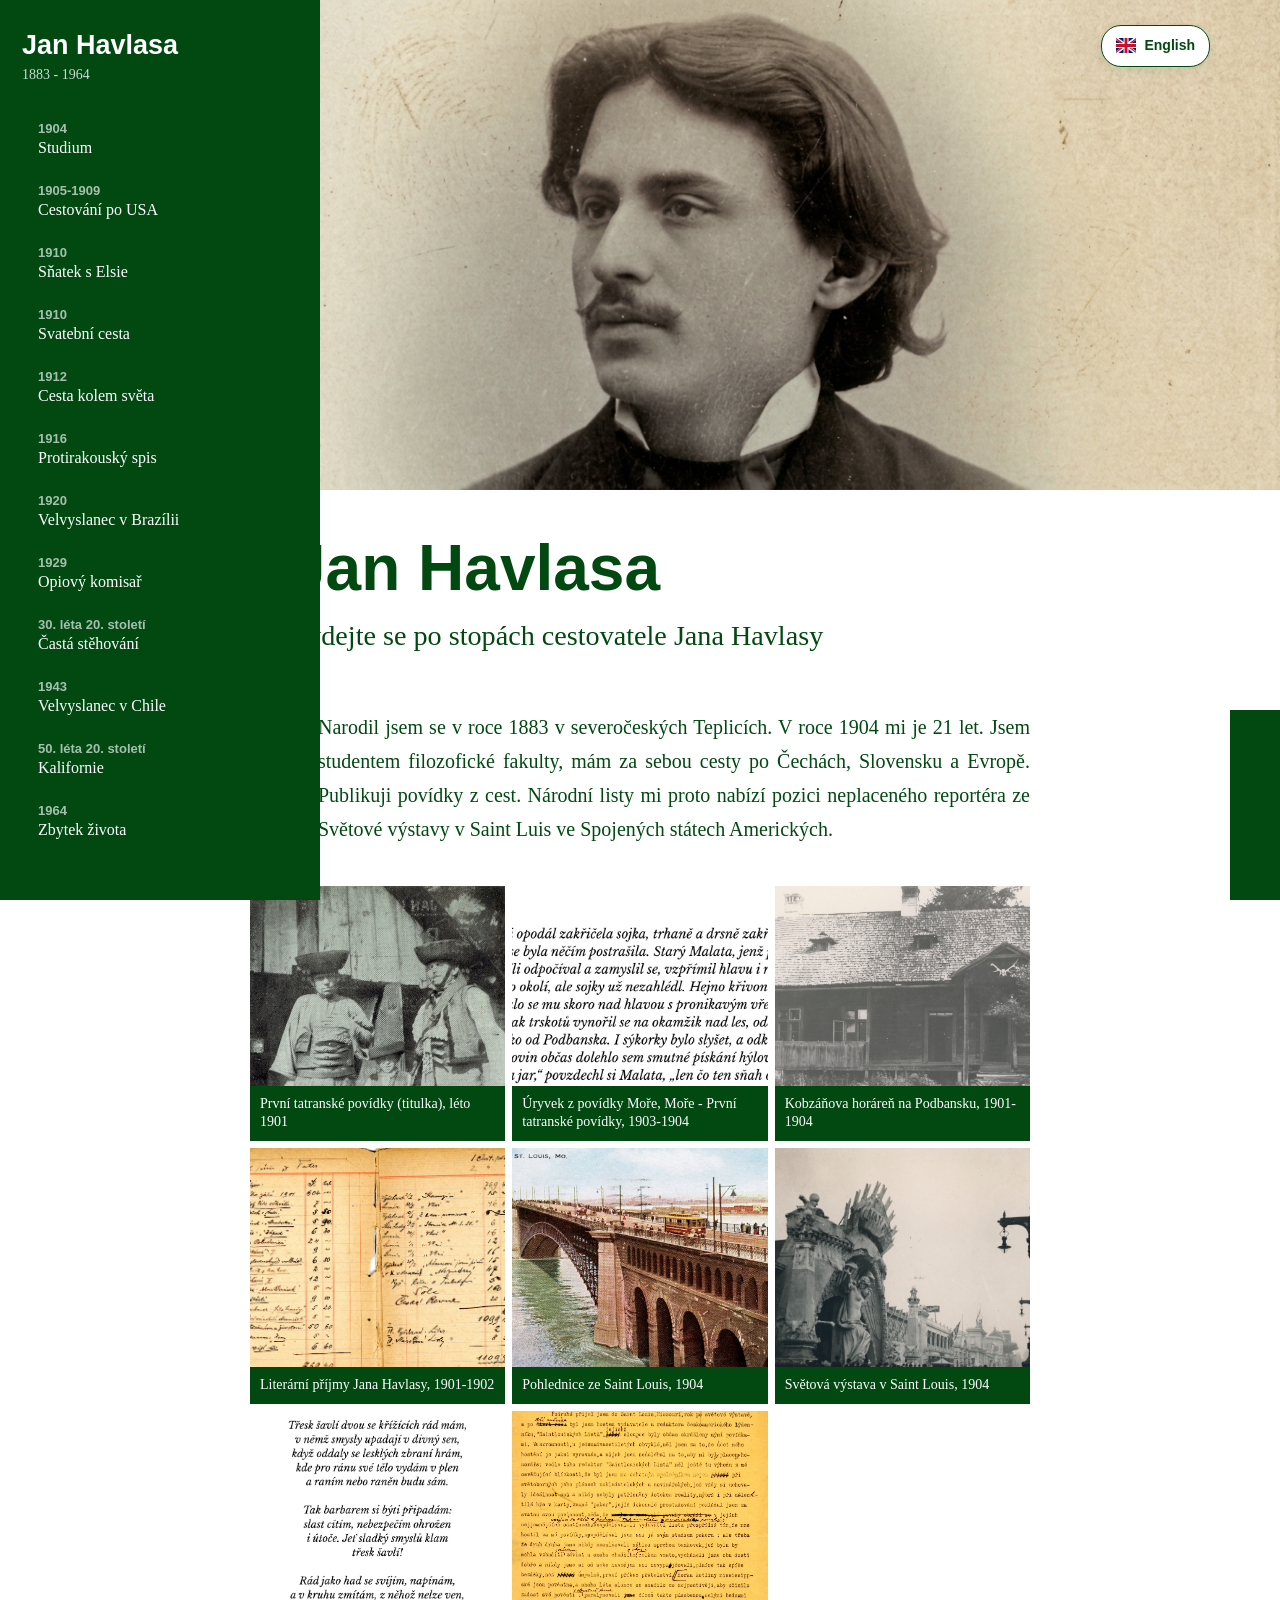
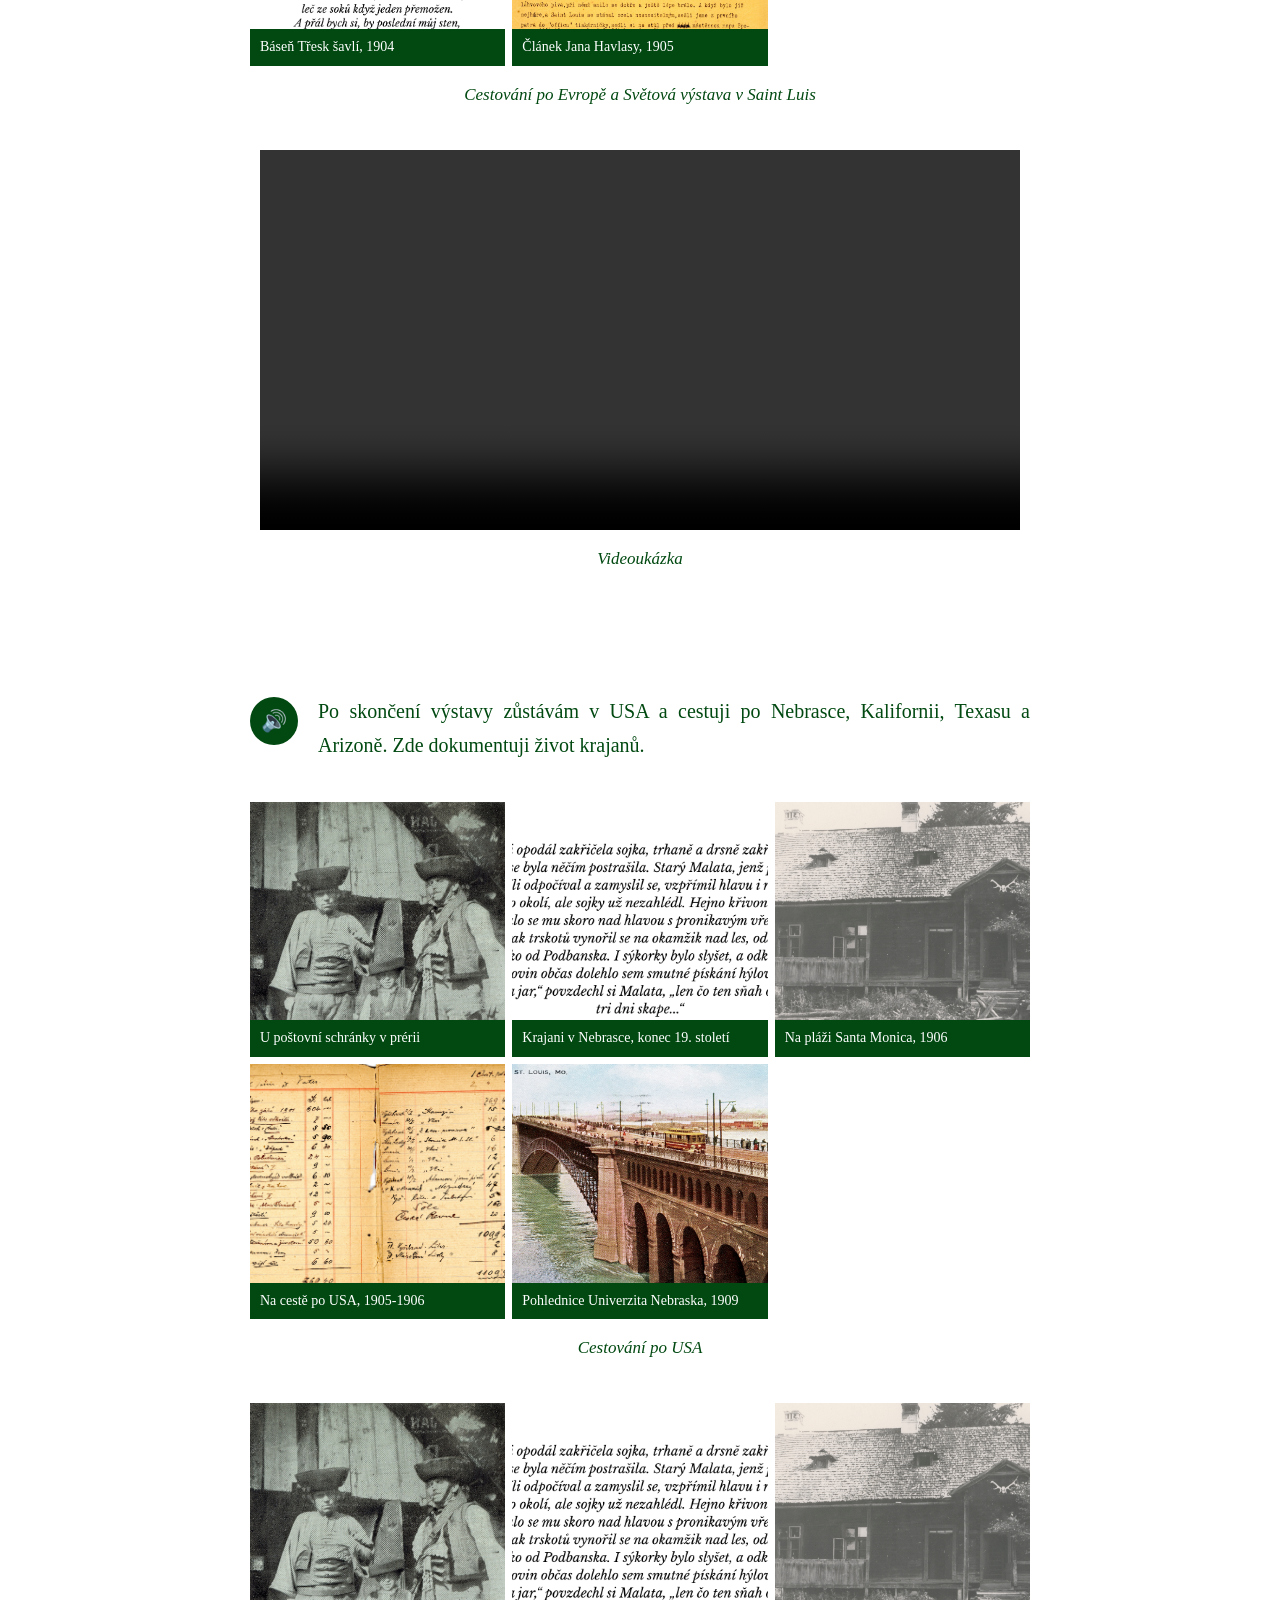
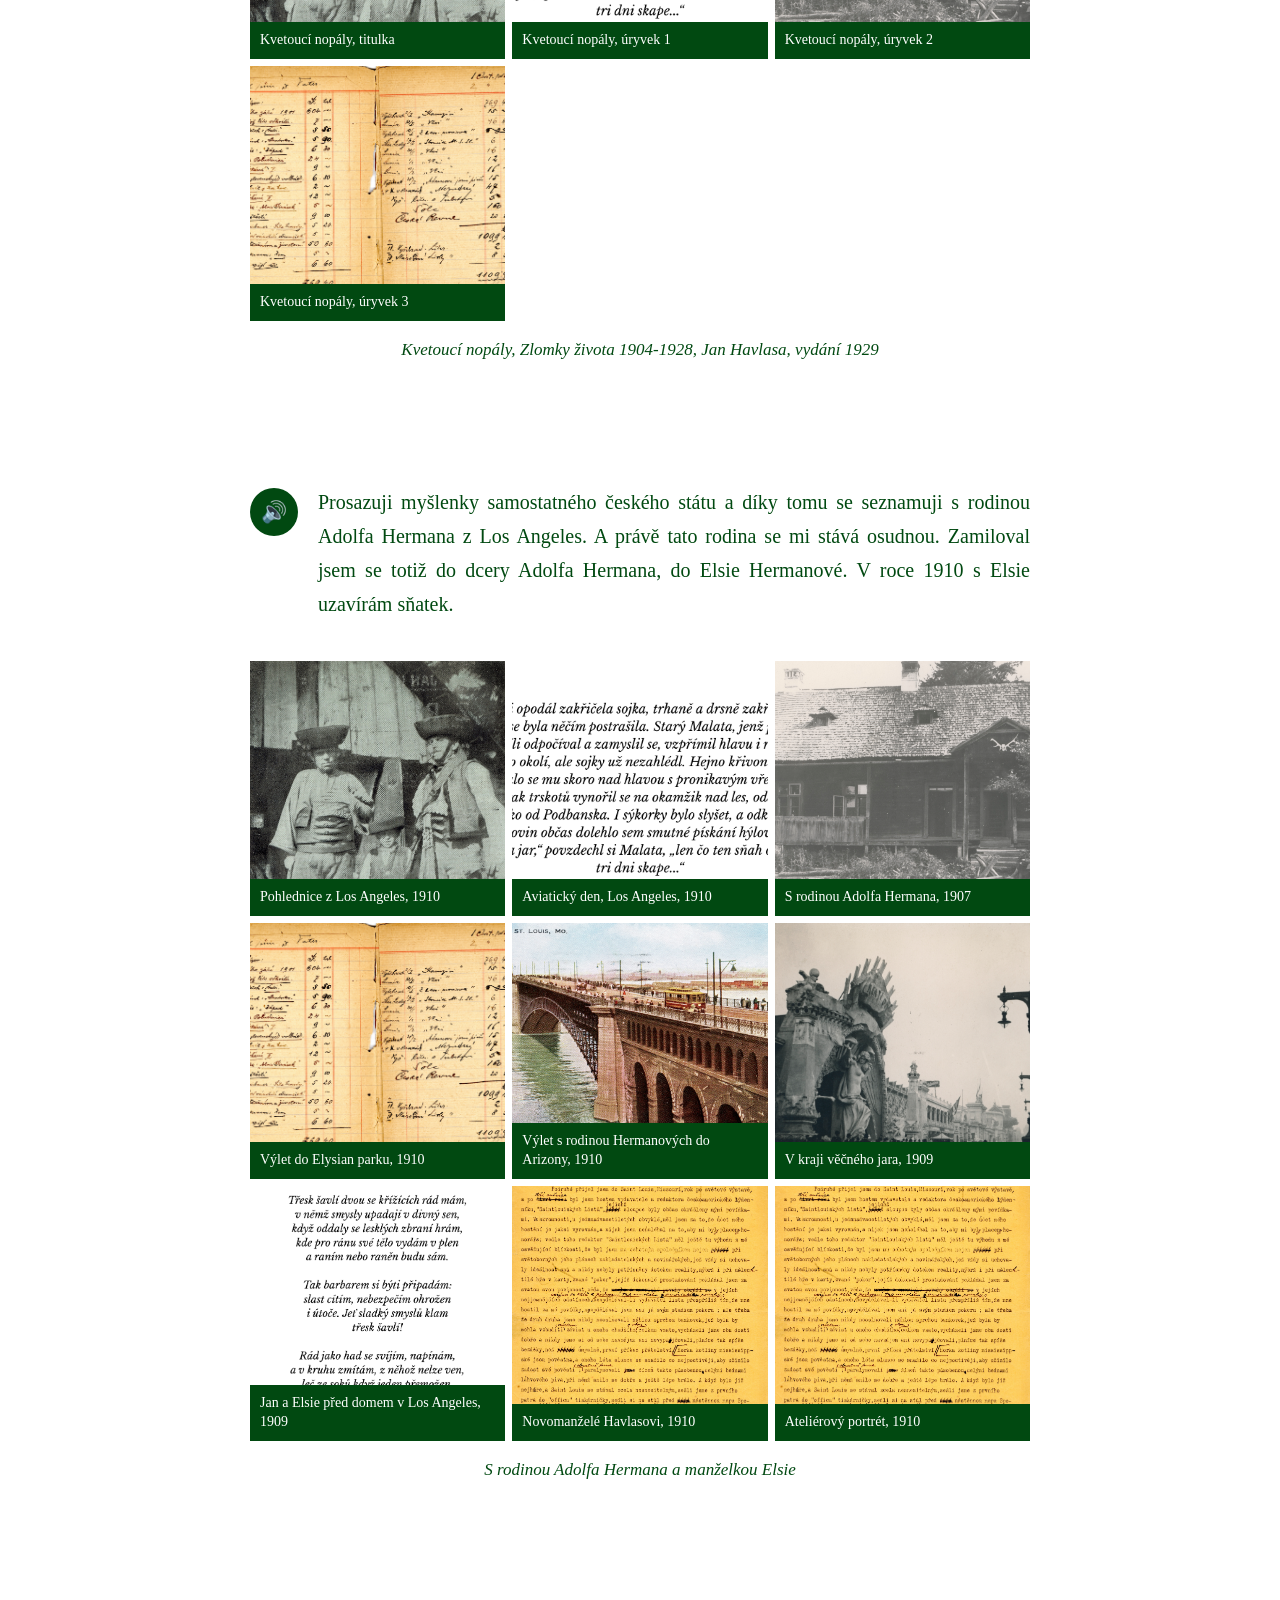
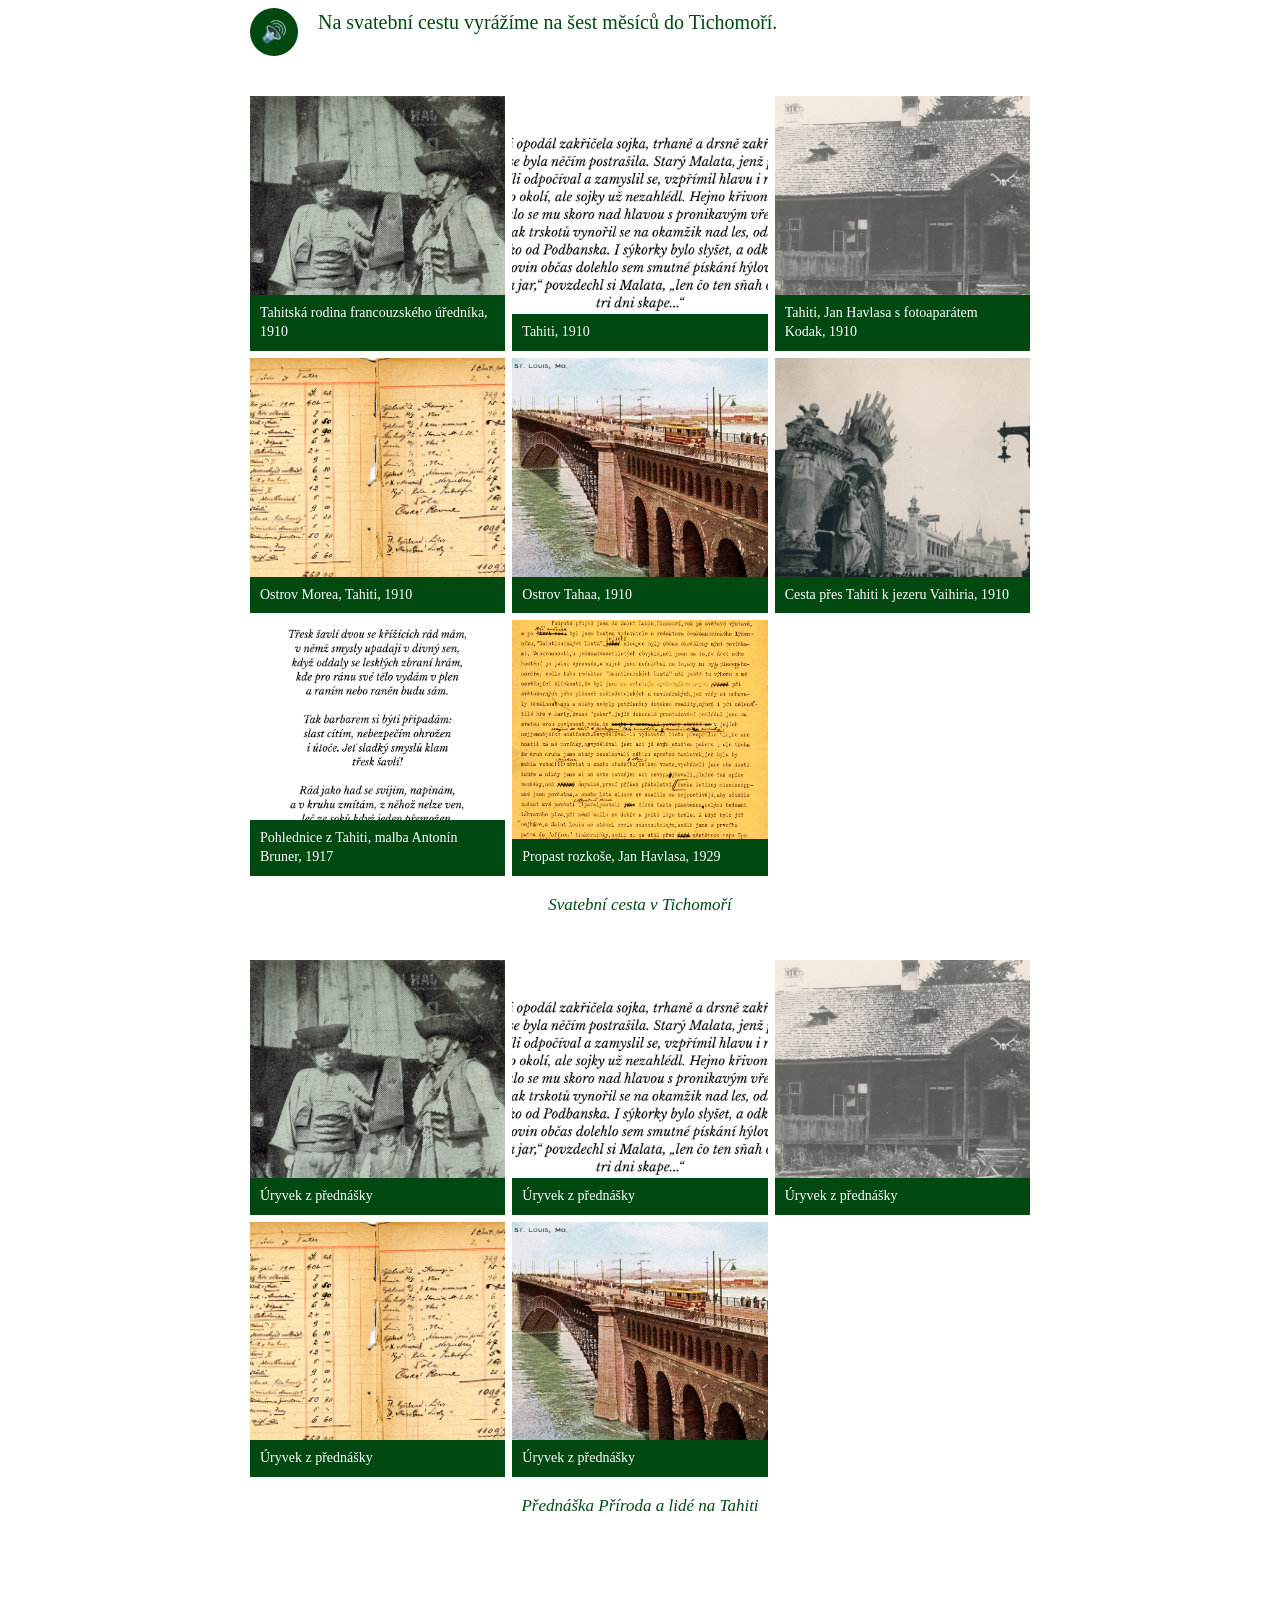
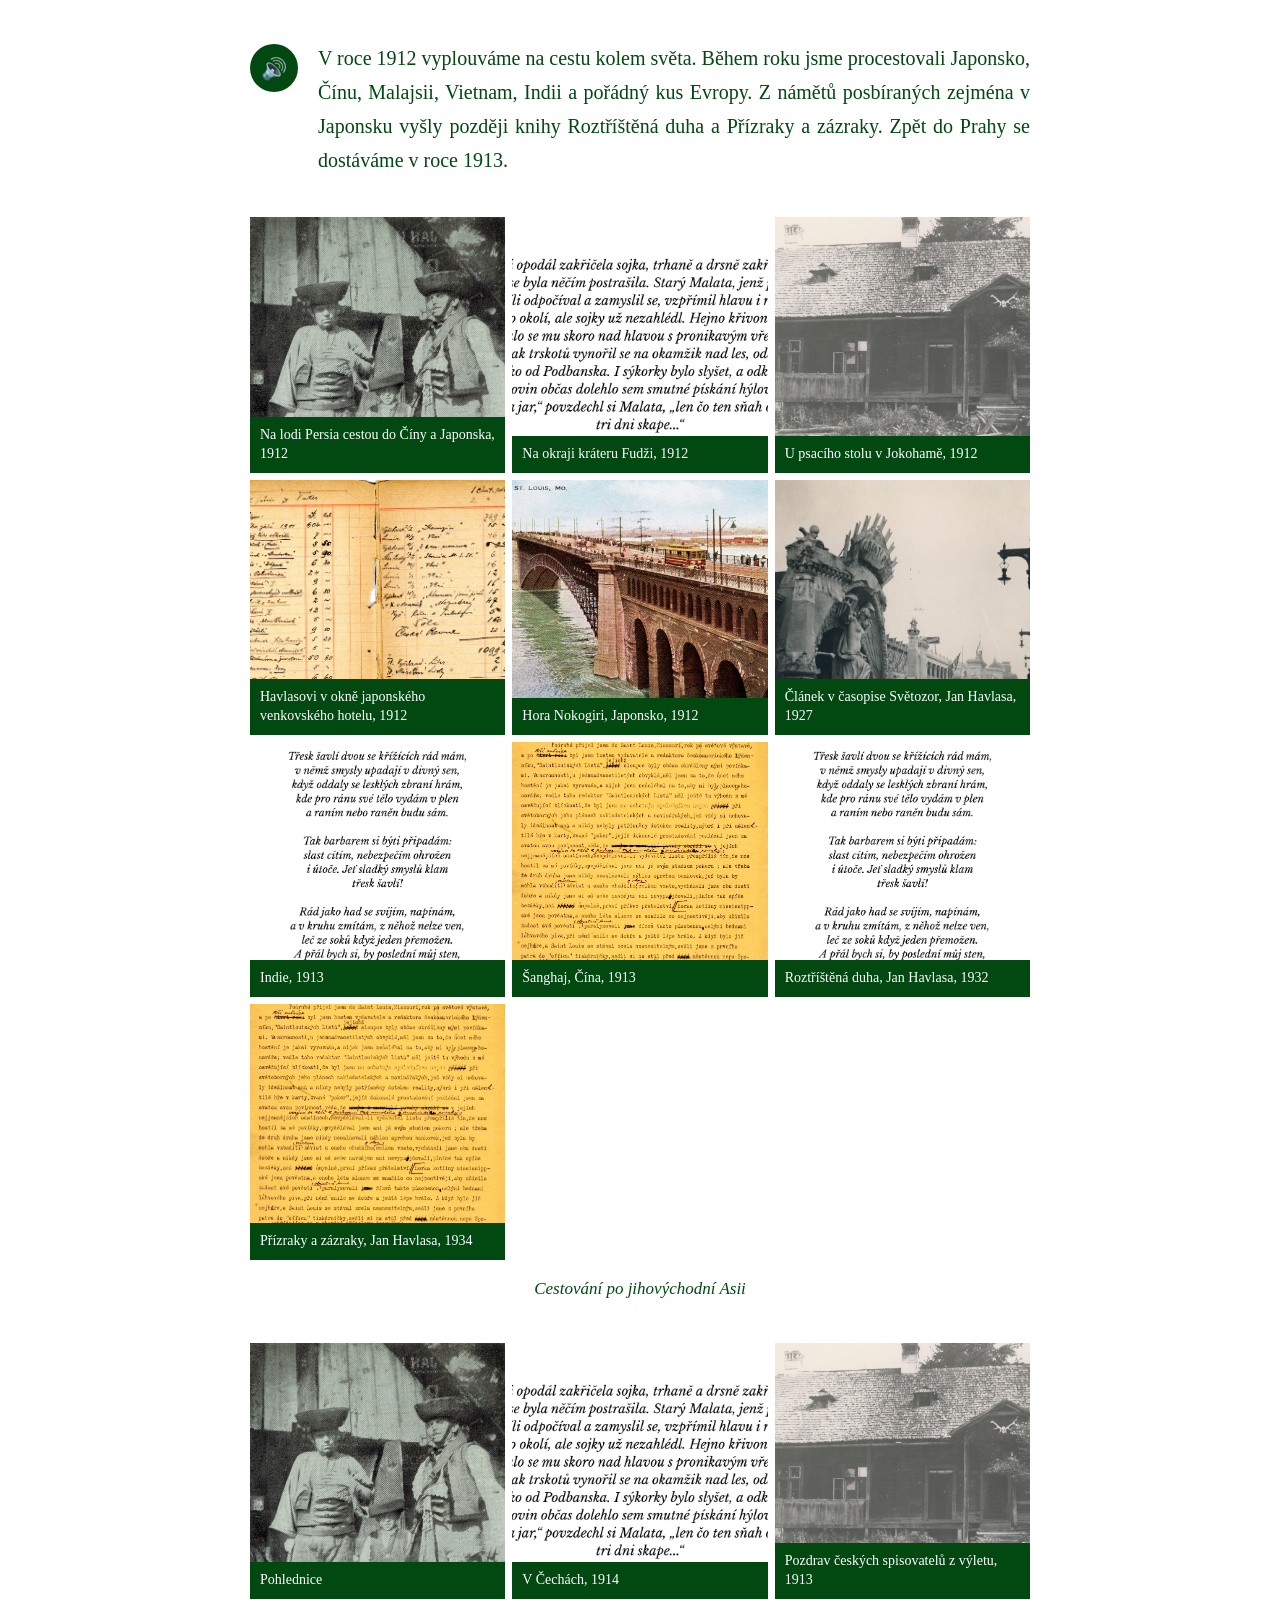
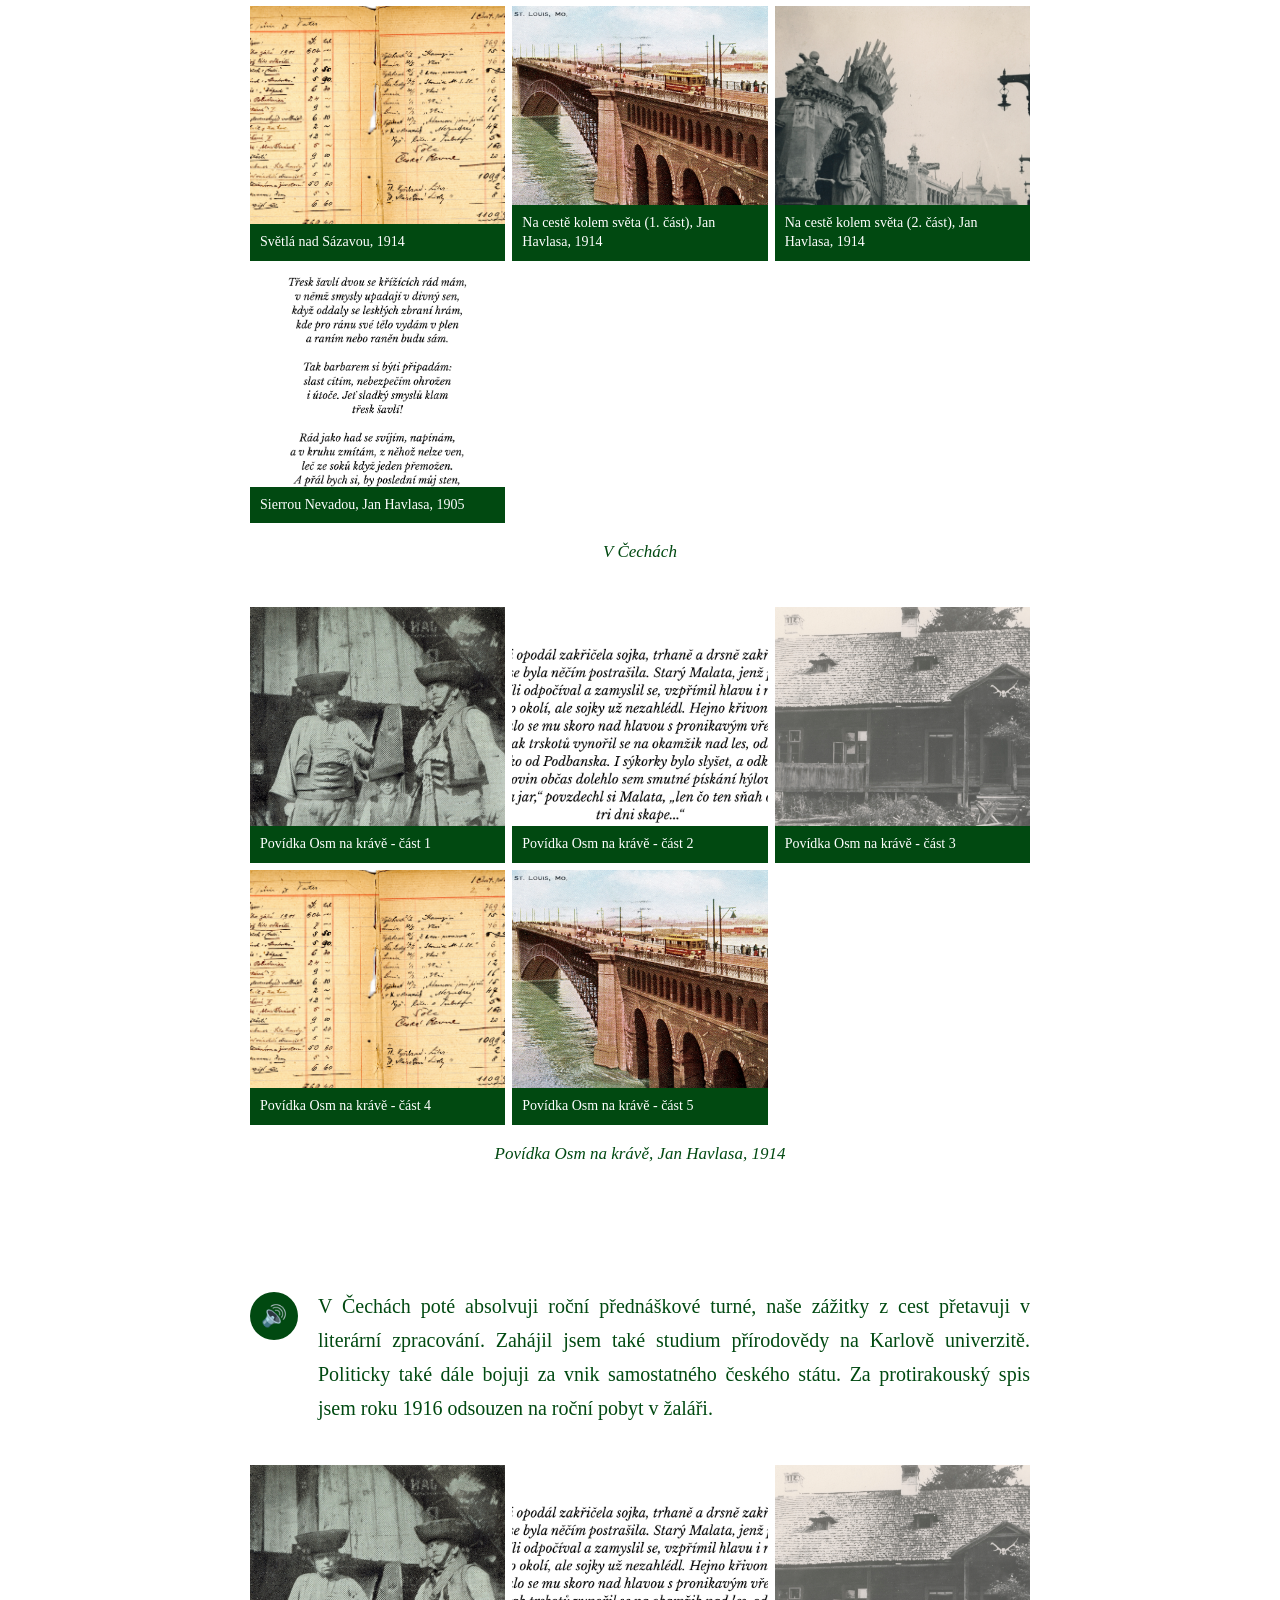
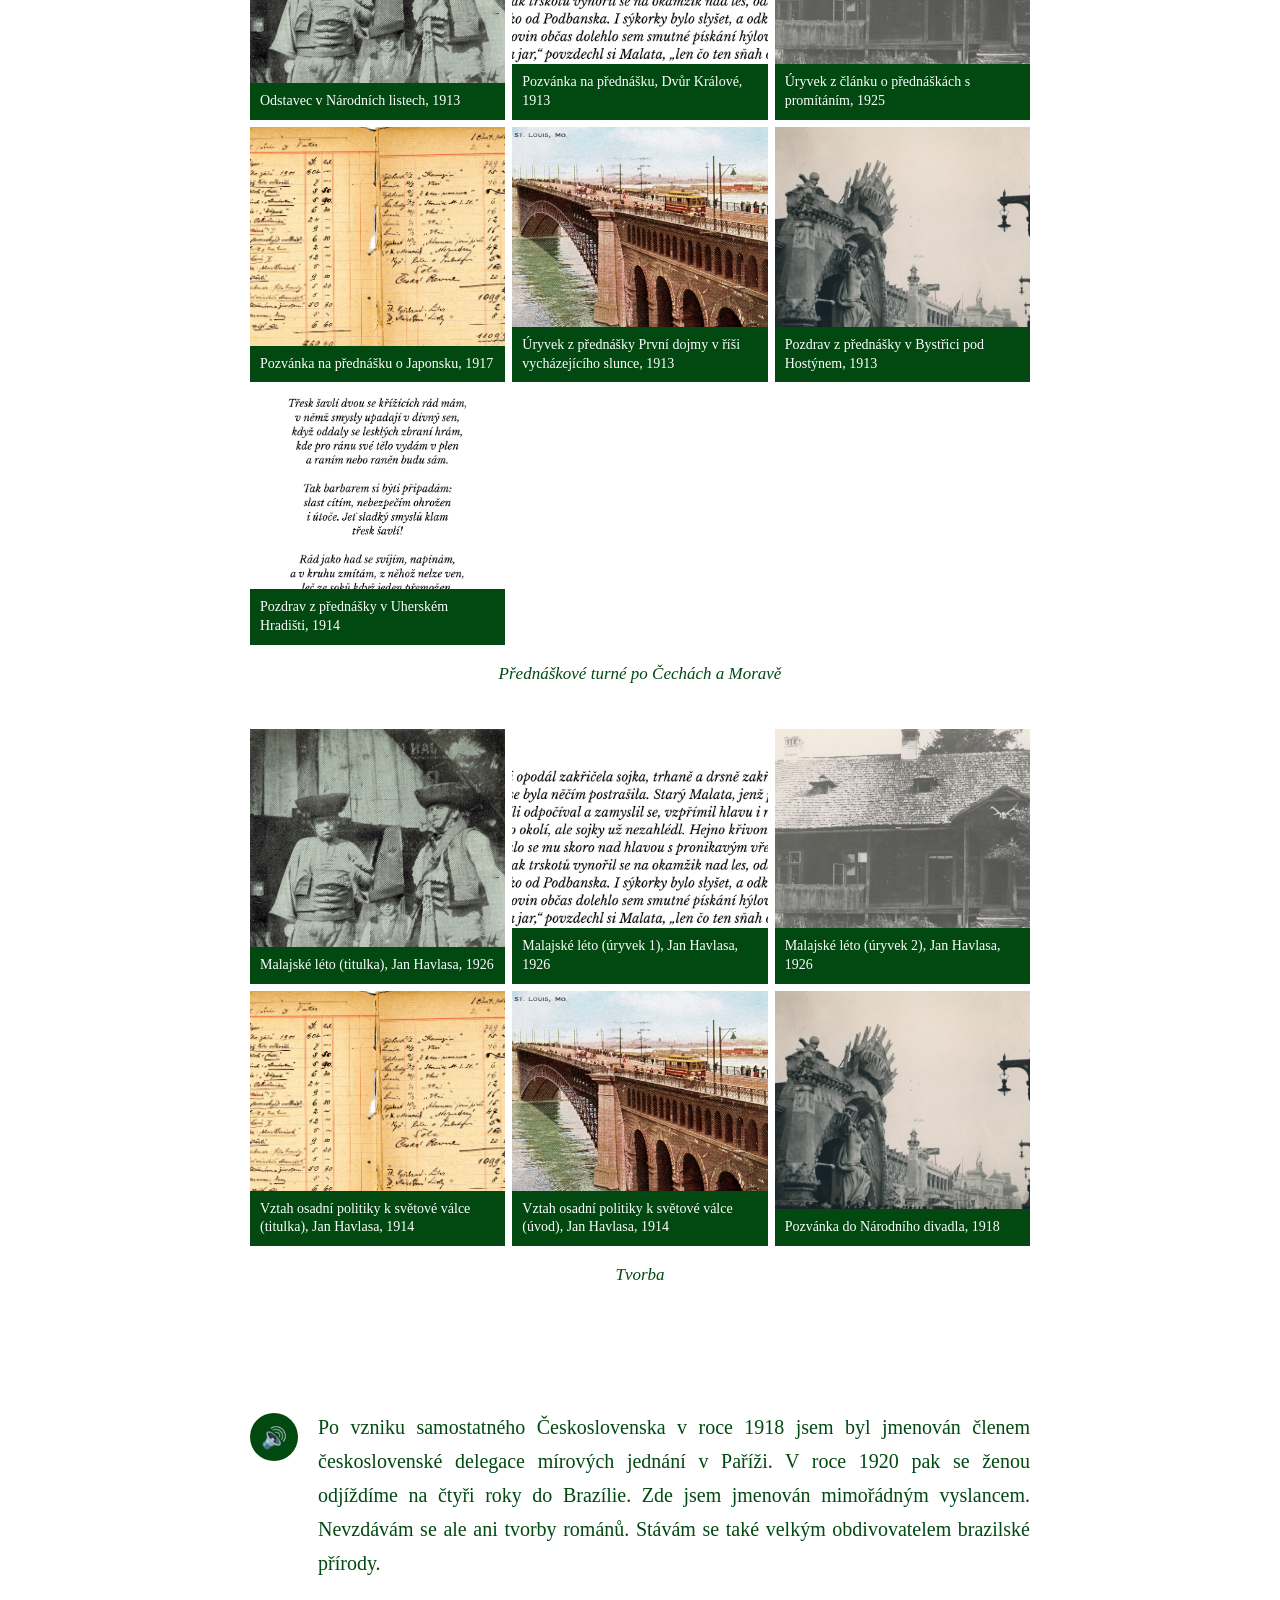
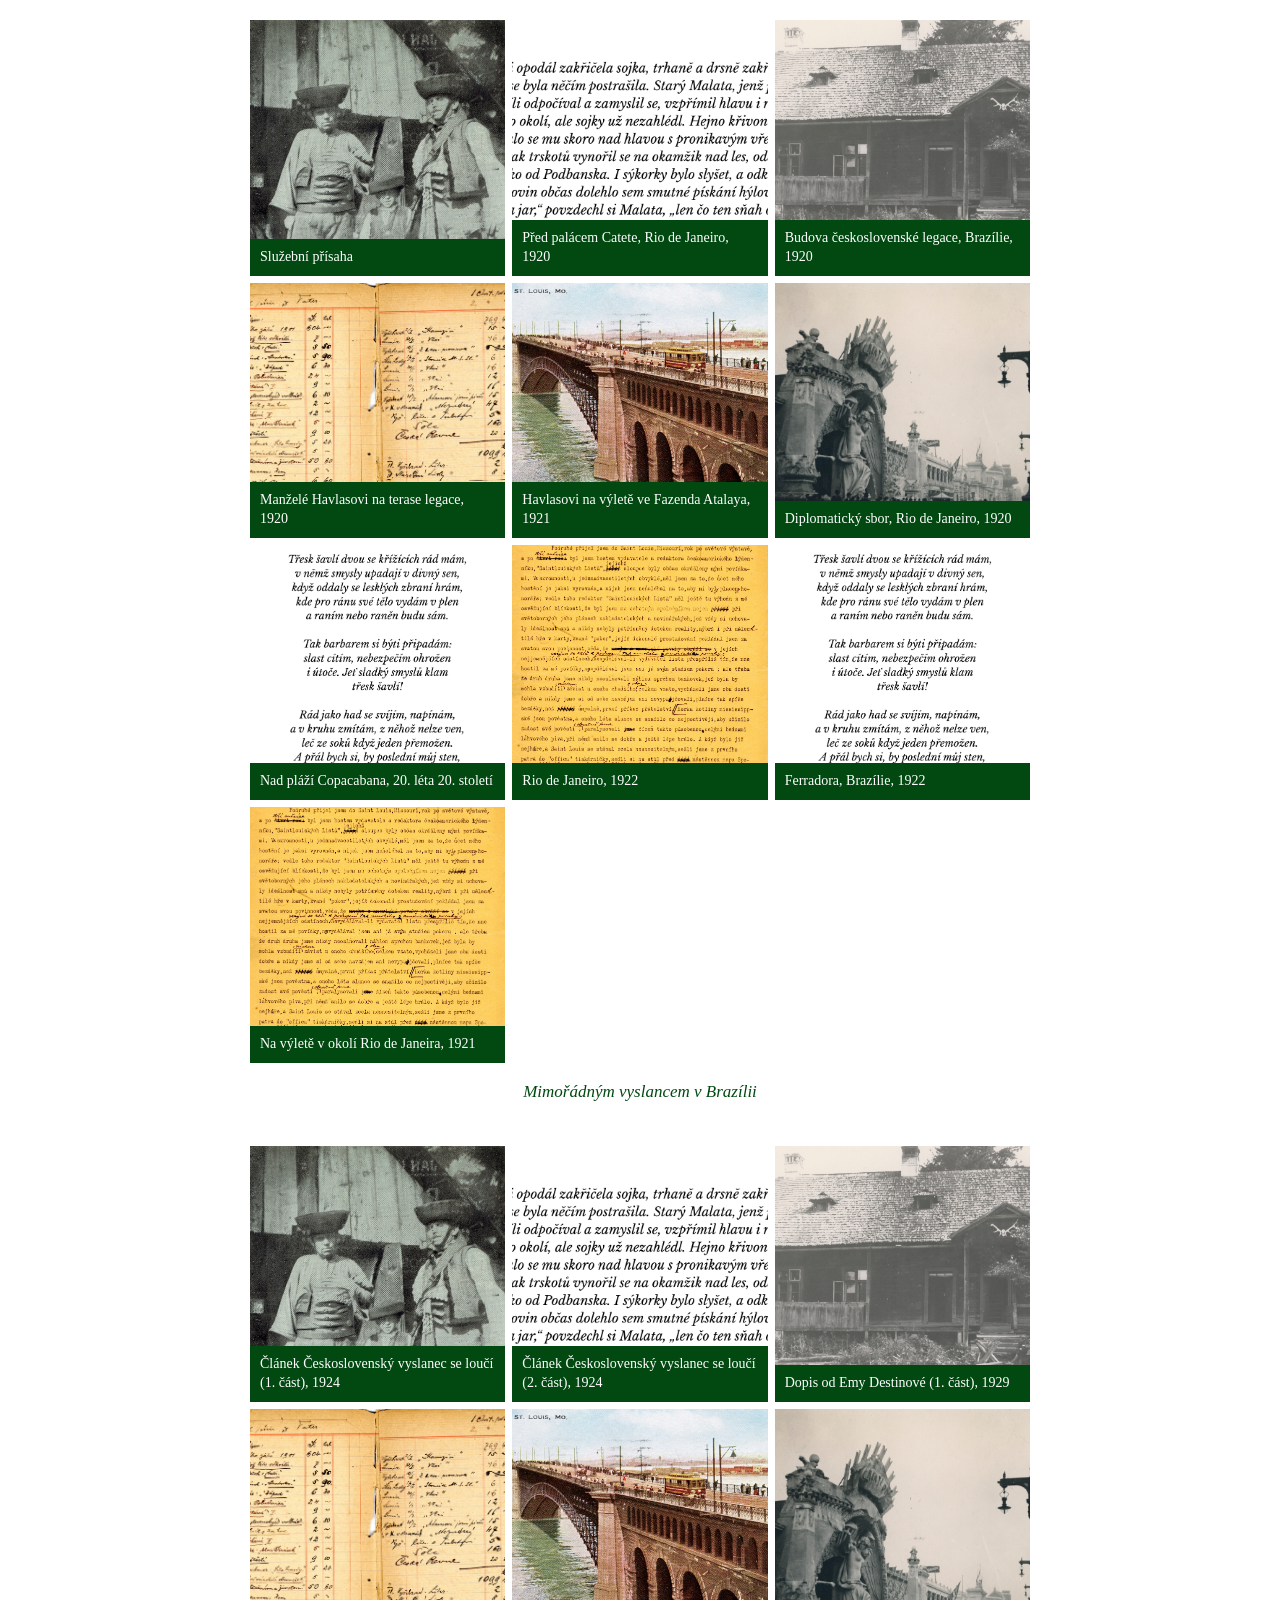
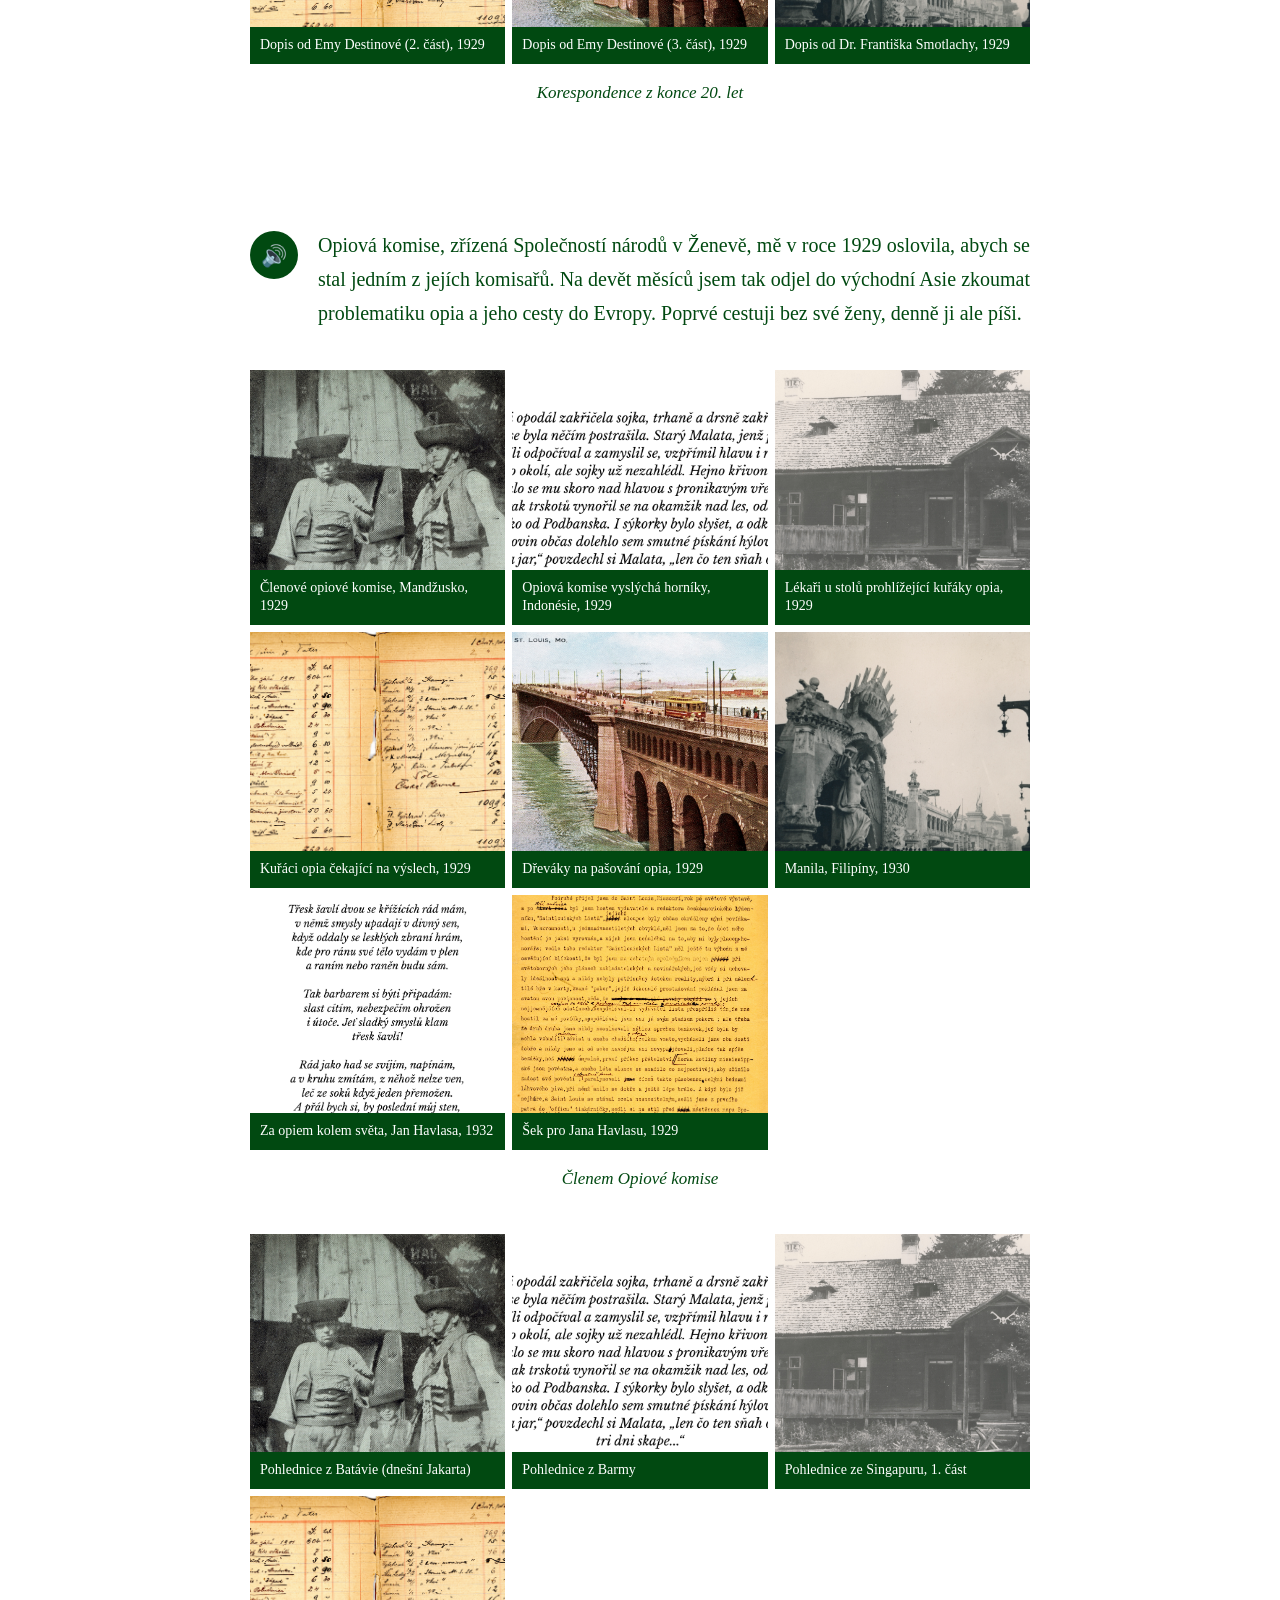
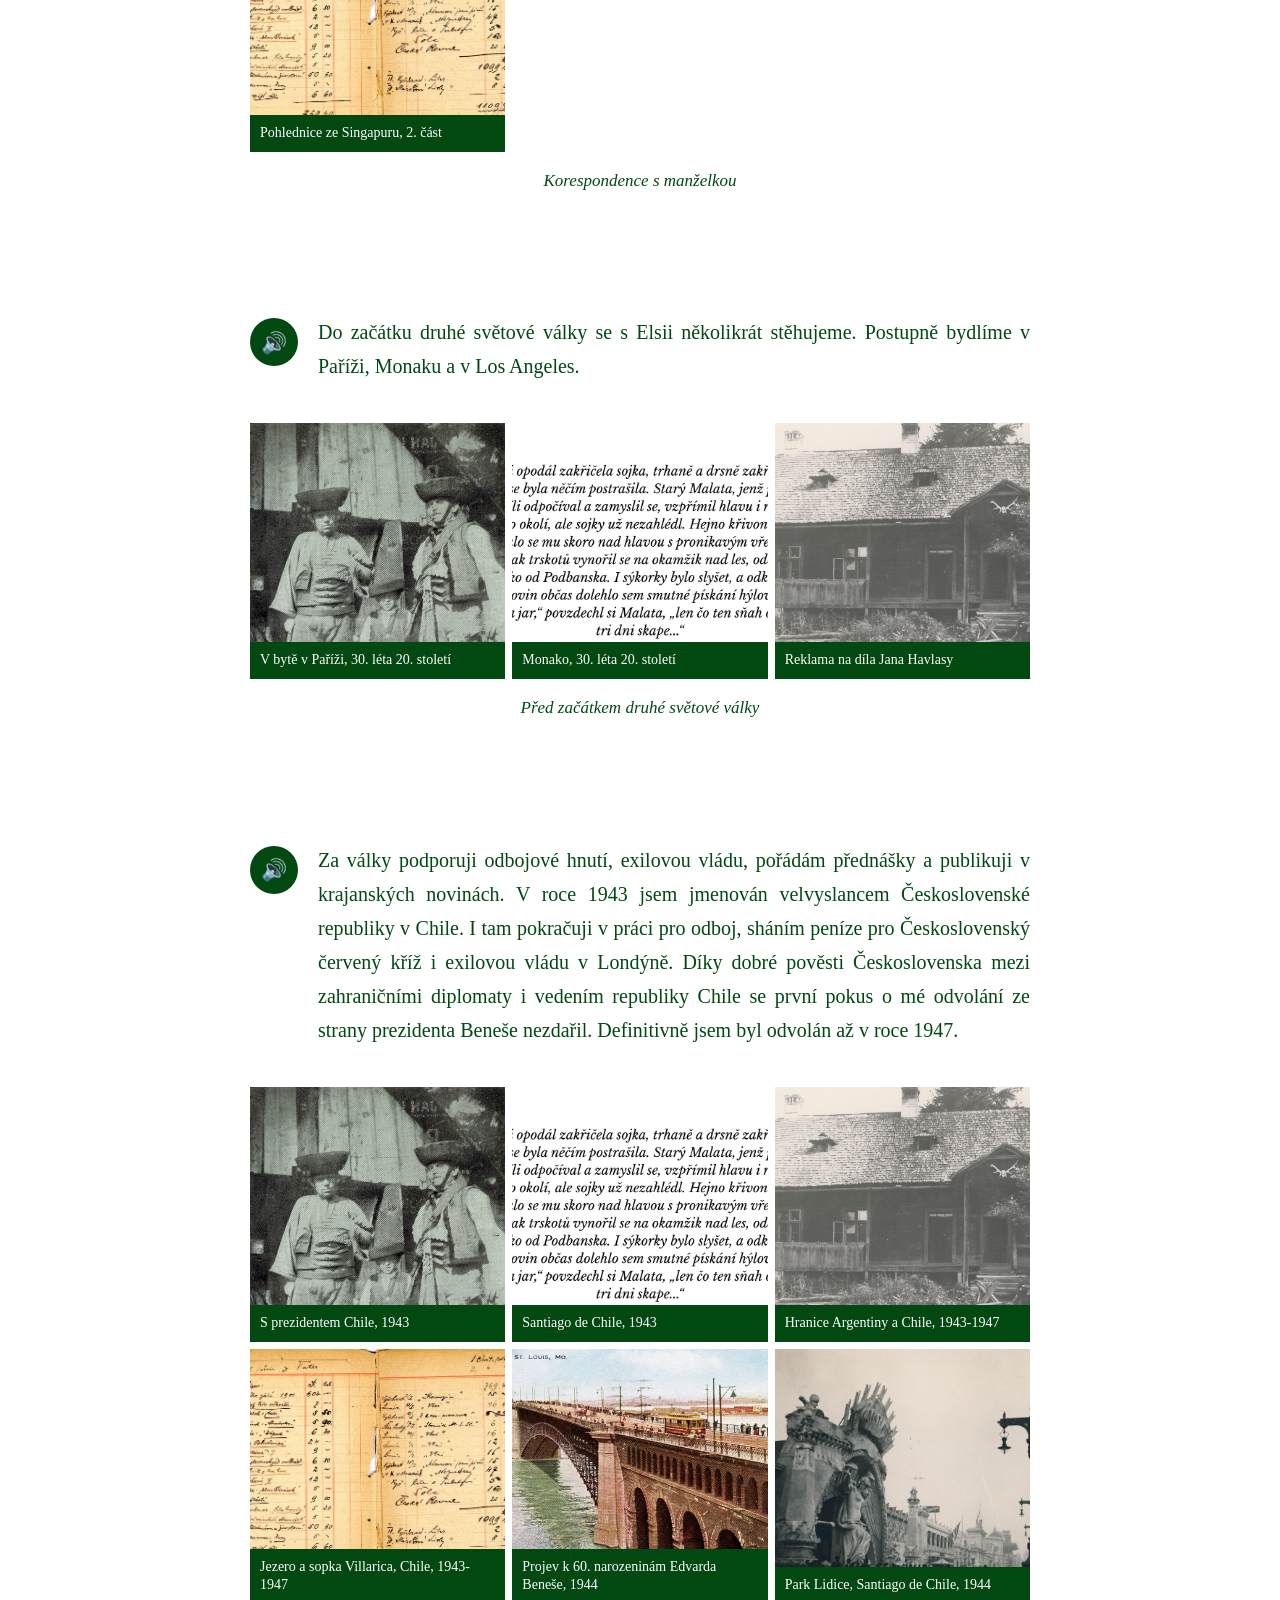
==== commit 77114764: "uprava" ====
--- a/index.html
+++ b/index.html
@@ -70,7 +70,7 @@
                 </a>
 
                 <a href="#kapitola-8">
-                    <span class="chapter-year">1926</span>
+                    <span class="chapter-year">1929</span>
                     <span class="chapter-name">Opiový komisař</span>
                 </a>
 
@@ -261,7 +261,7 @@
 
                     <div class="chapter-text"> 
                         <p> 
-                            Na svatební cestu vyrážíme v tem samý rok na šest měsíců do Tichomoří.
+                            Na svatební cestu vyrážíme na šest měsíců do Tichomoří.
                         </p> 
                     </div>
 
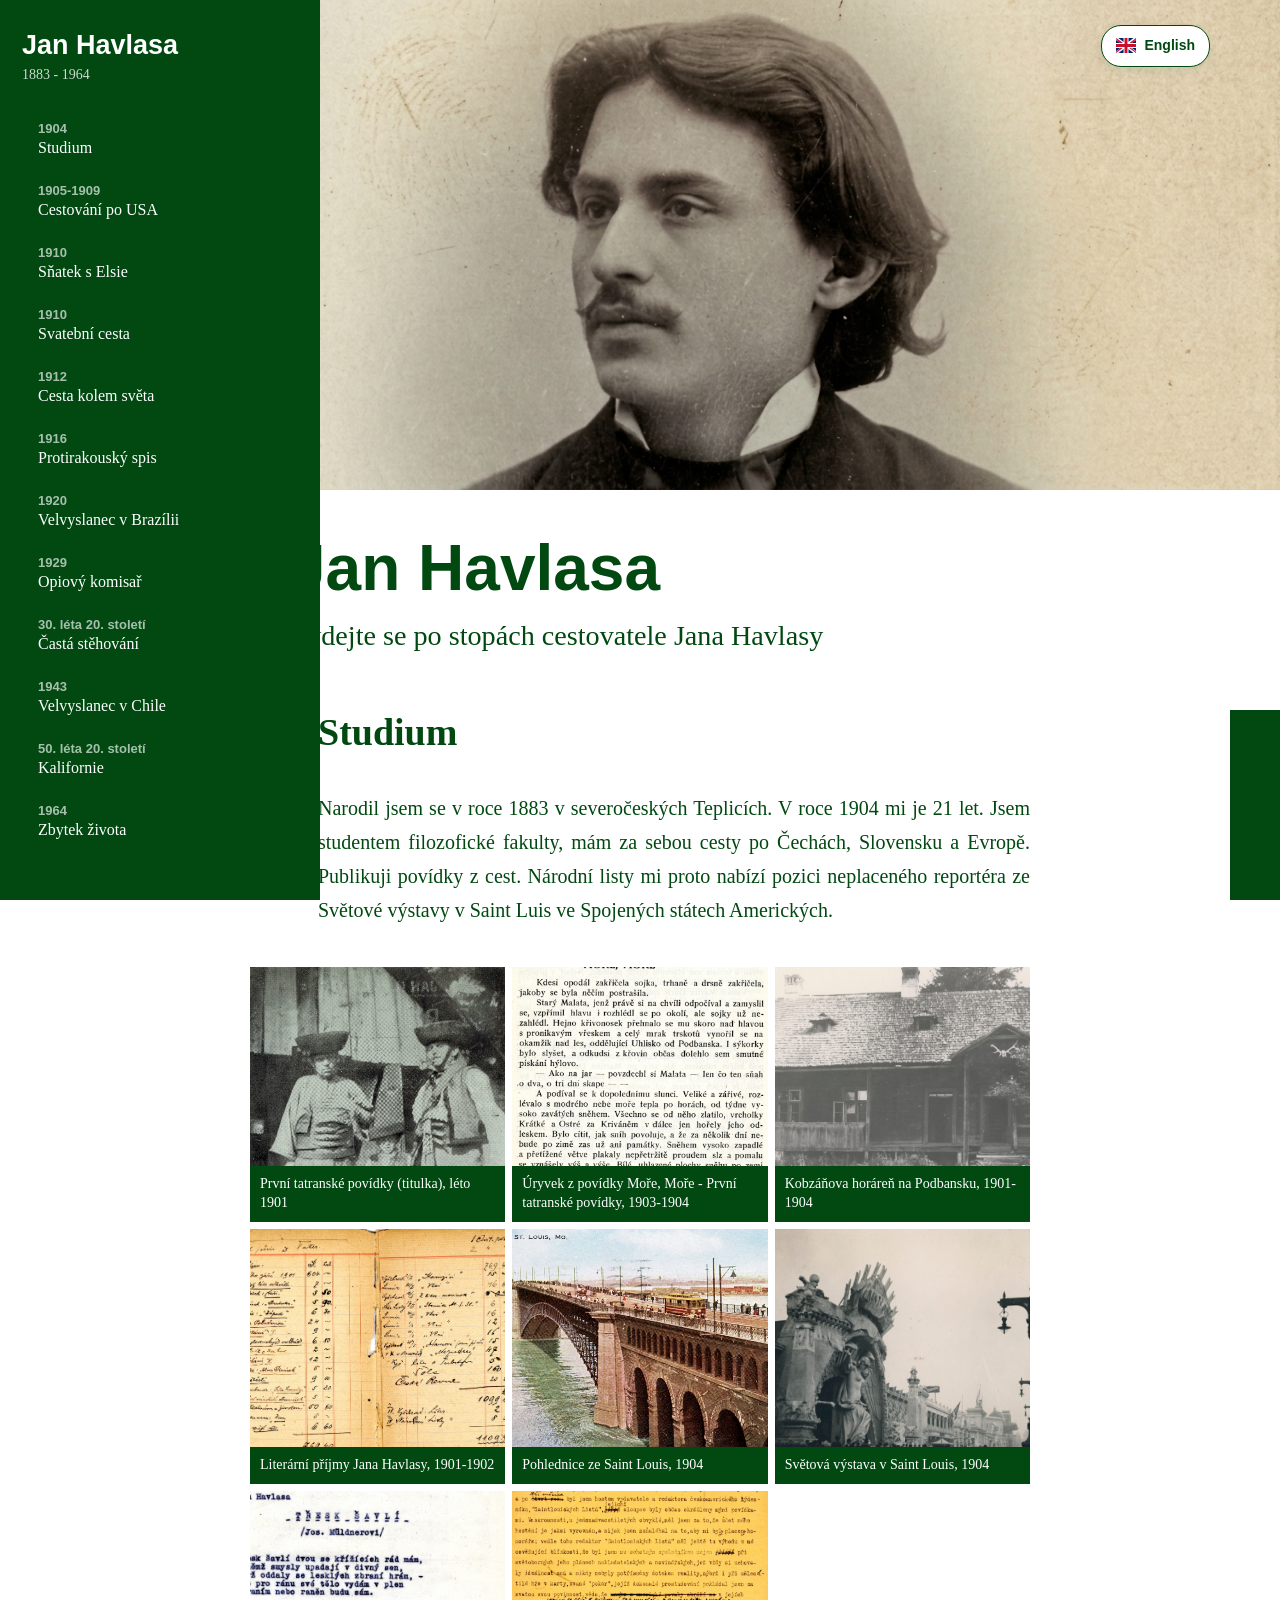
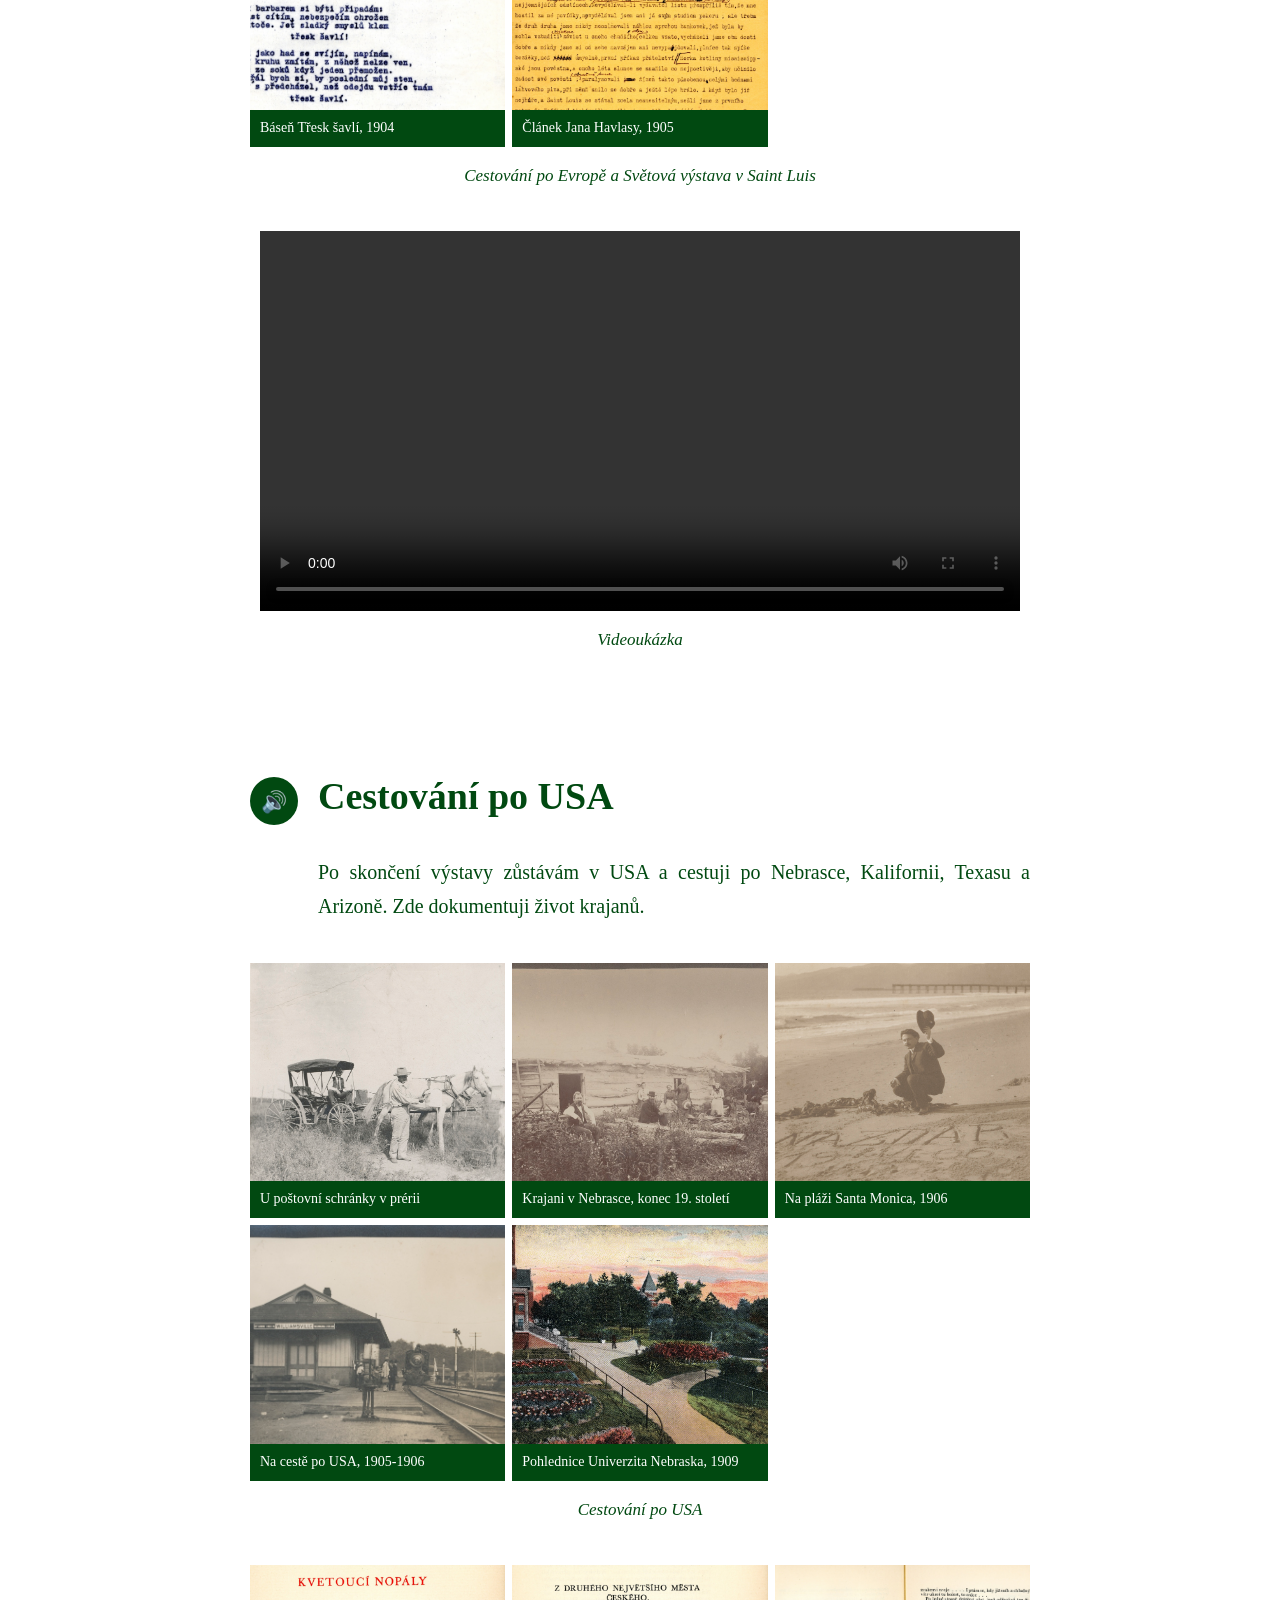
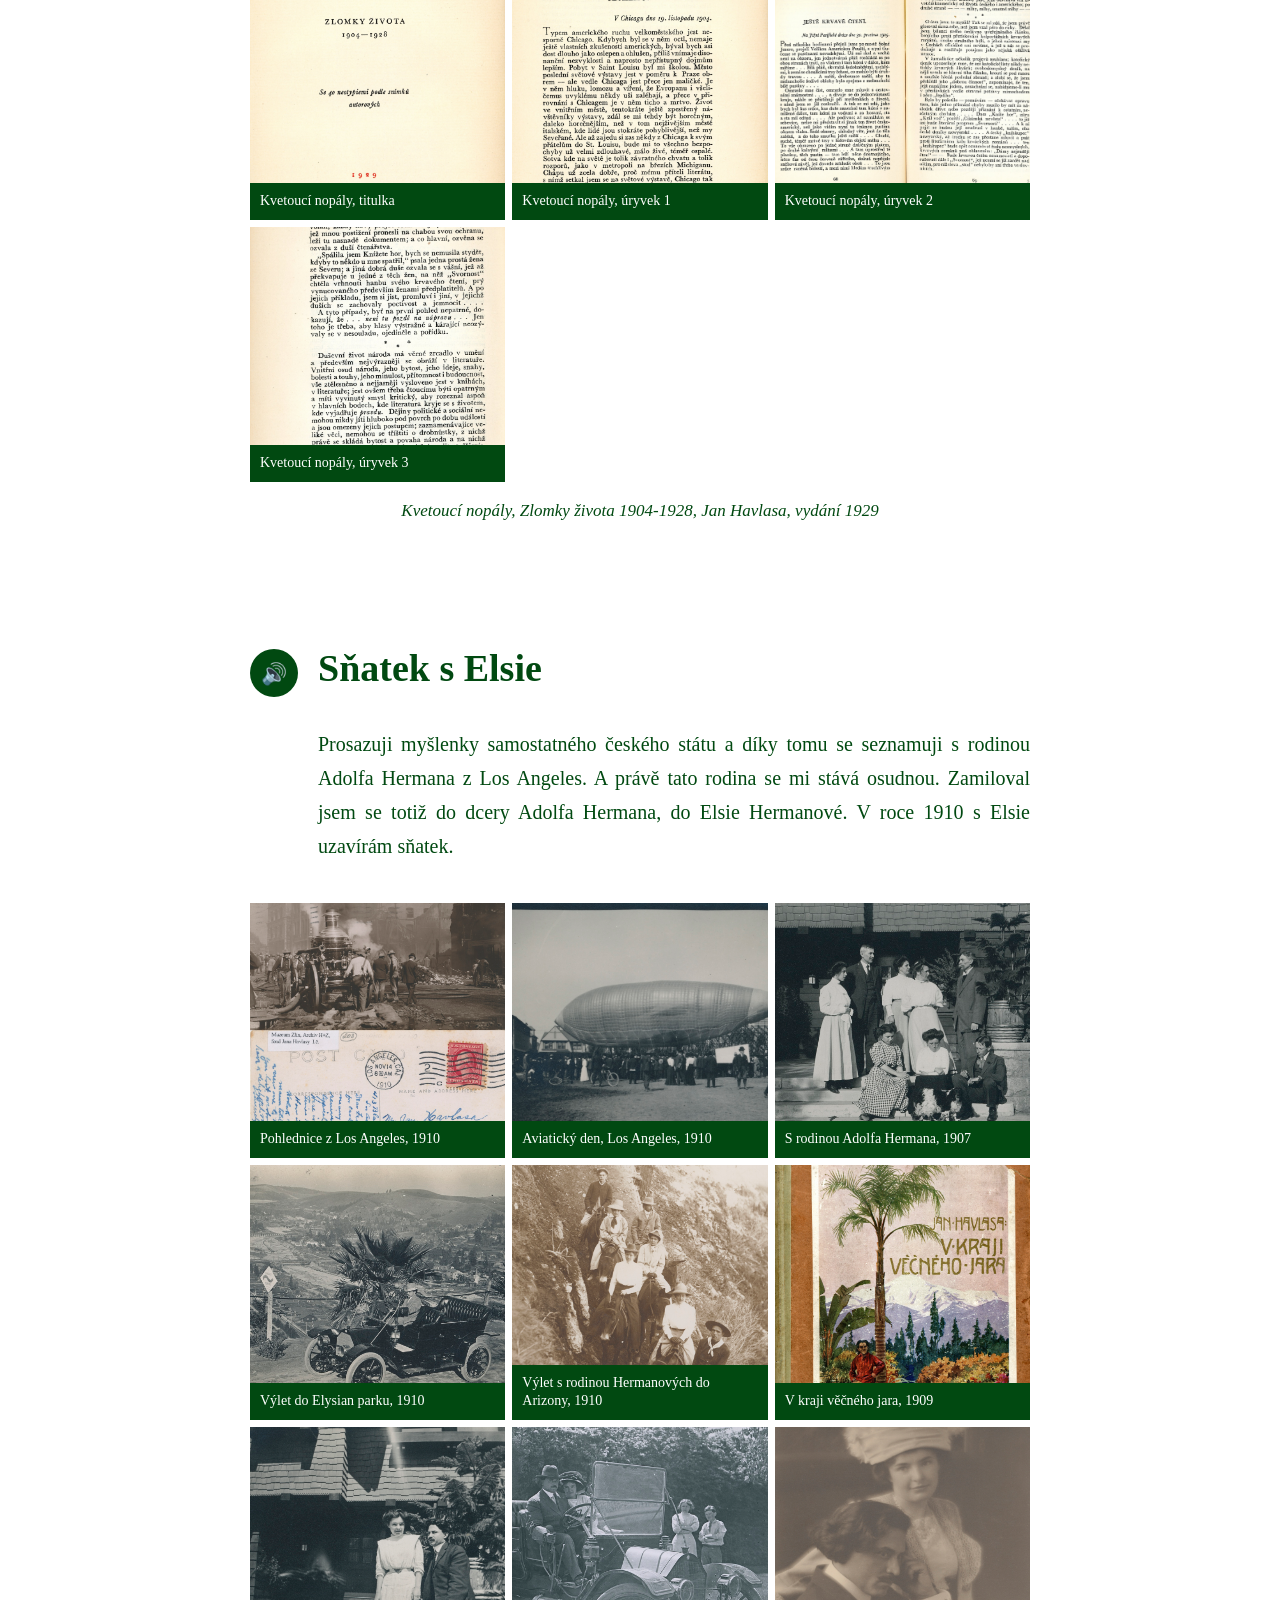
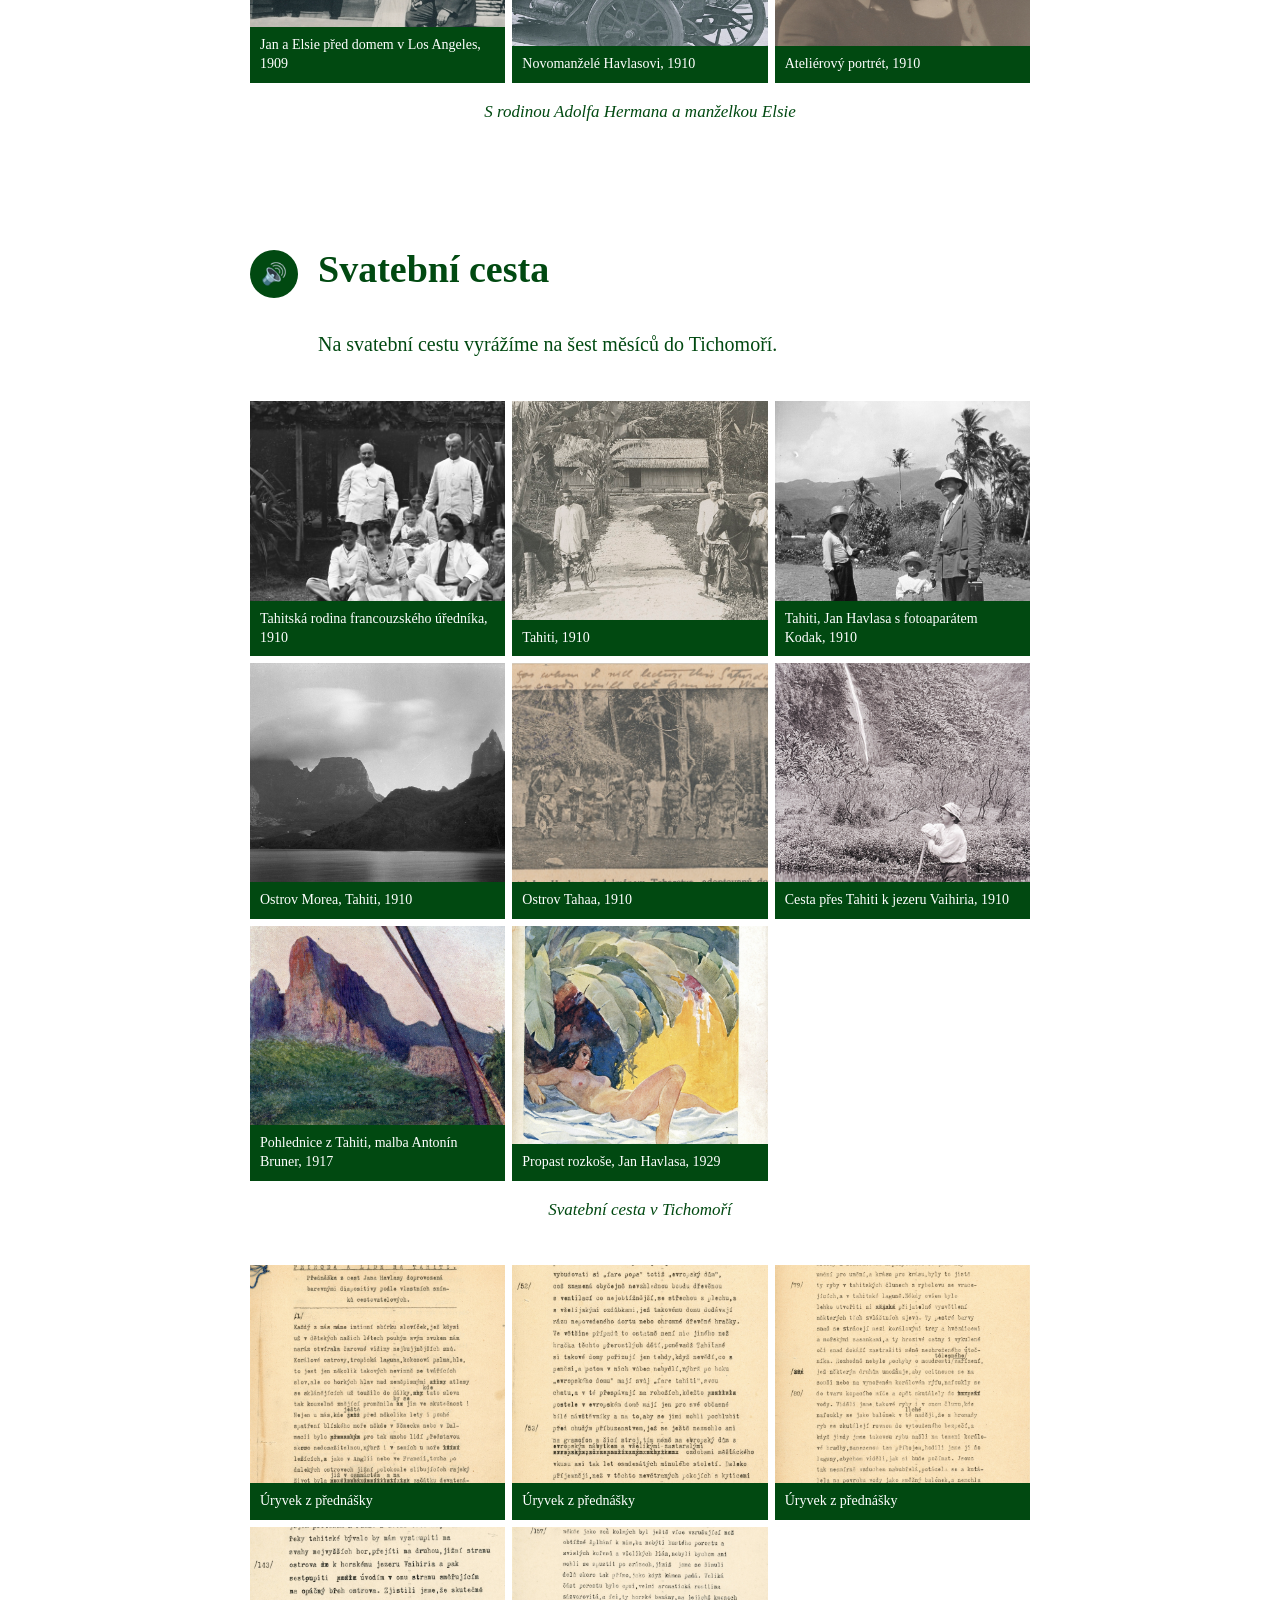
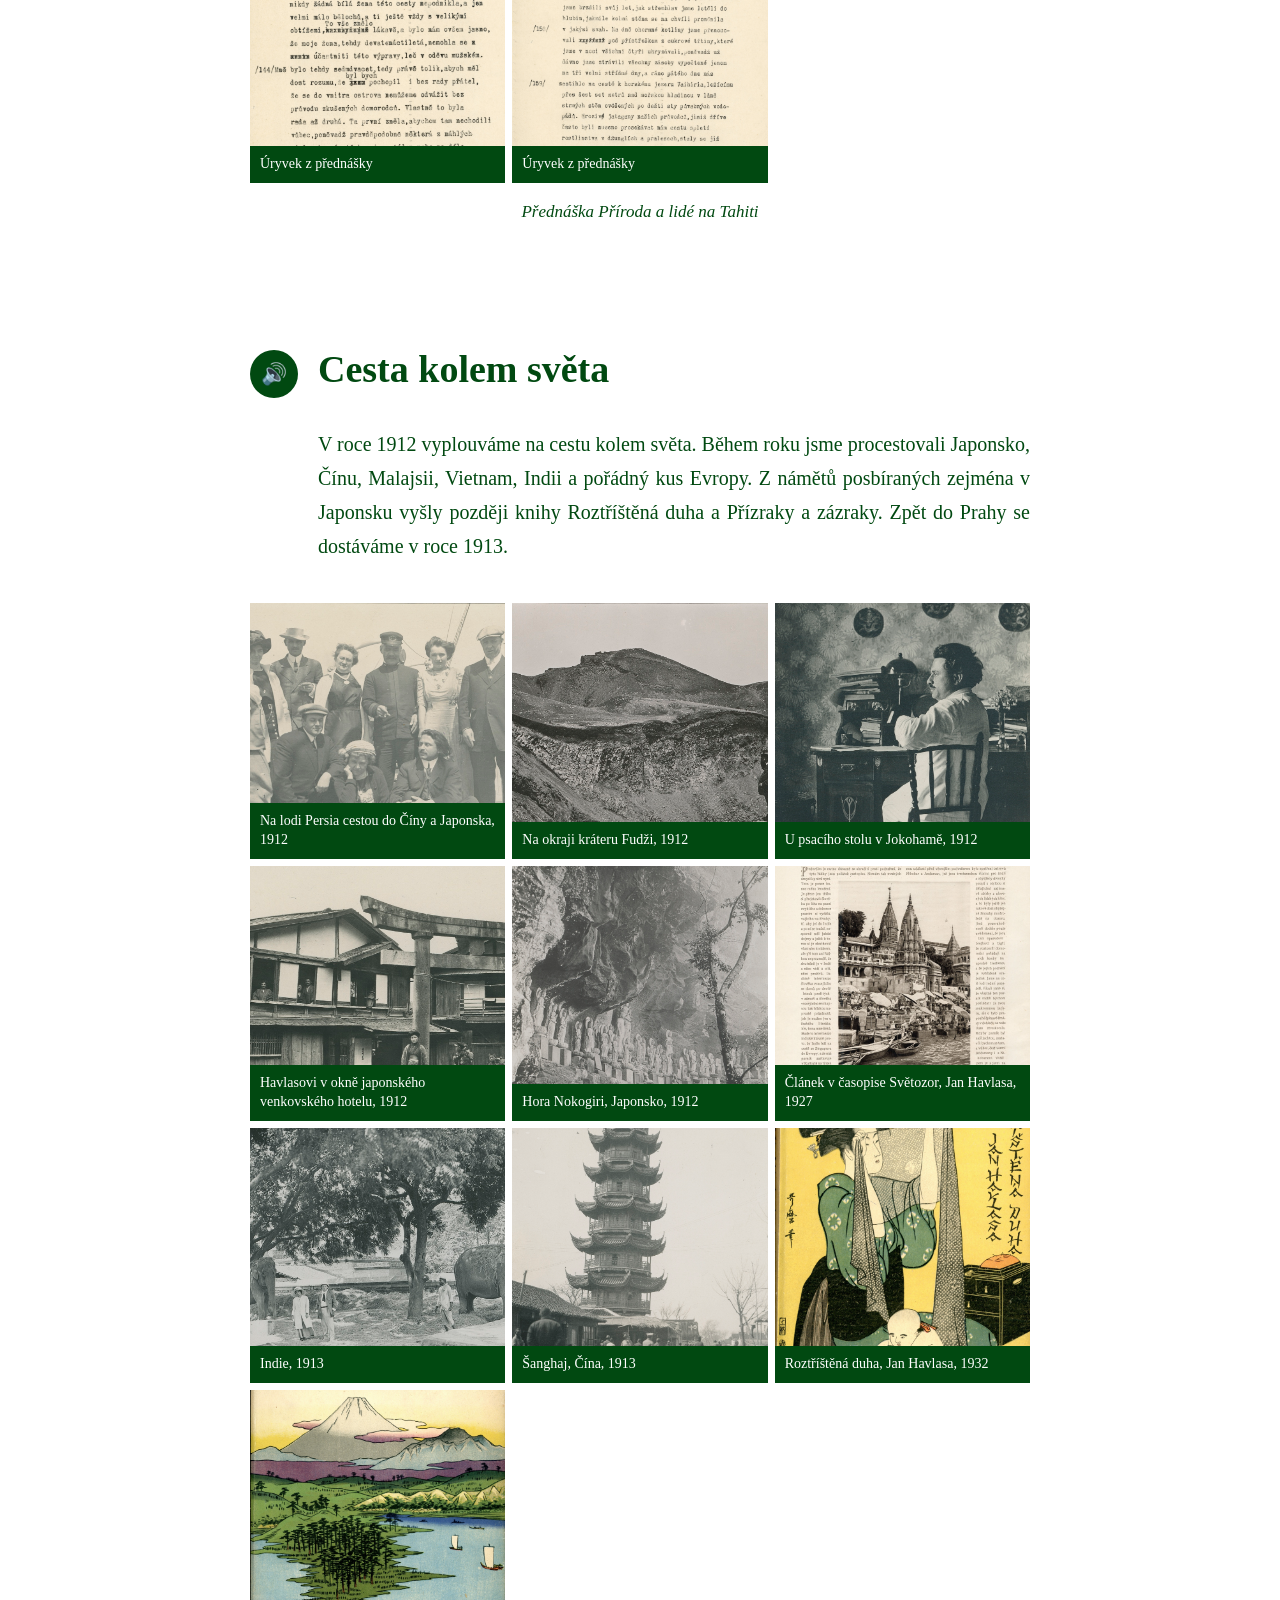
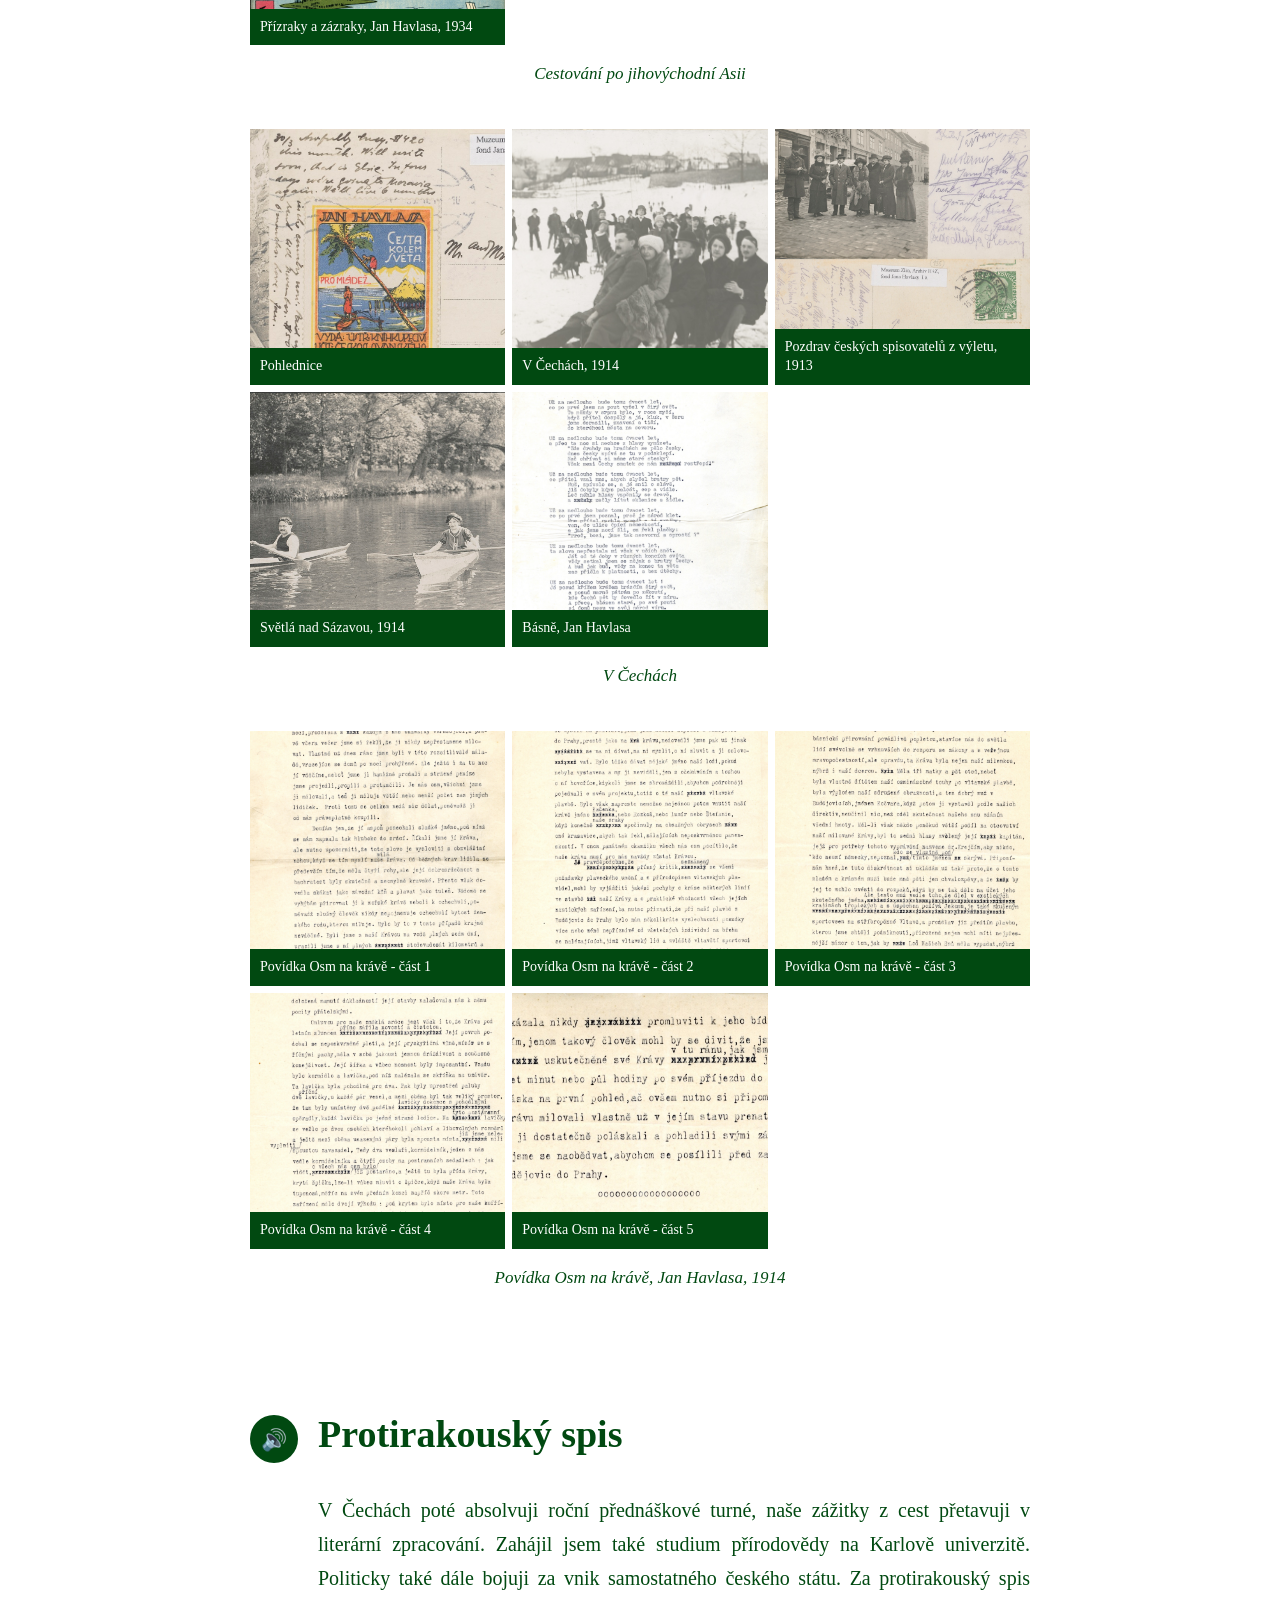
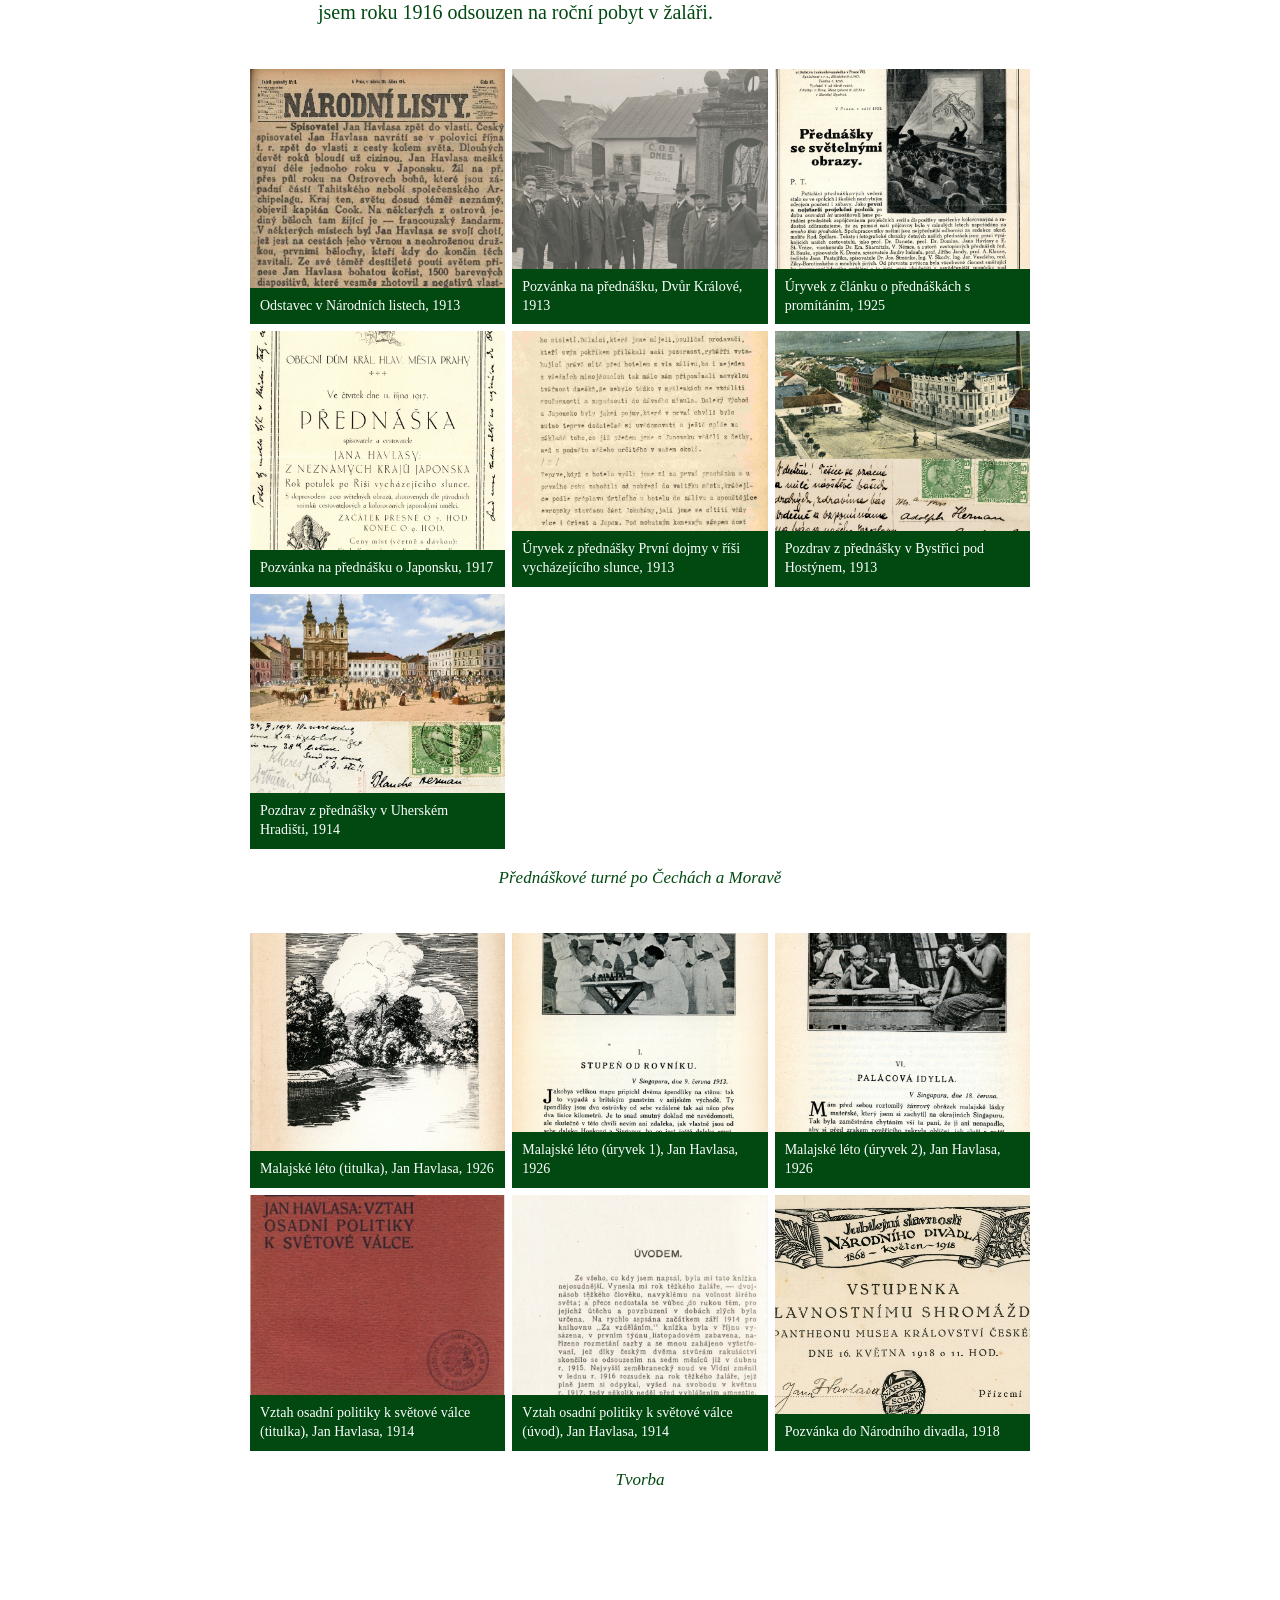
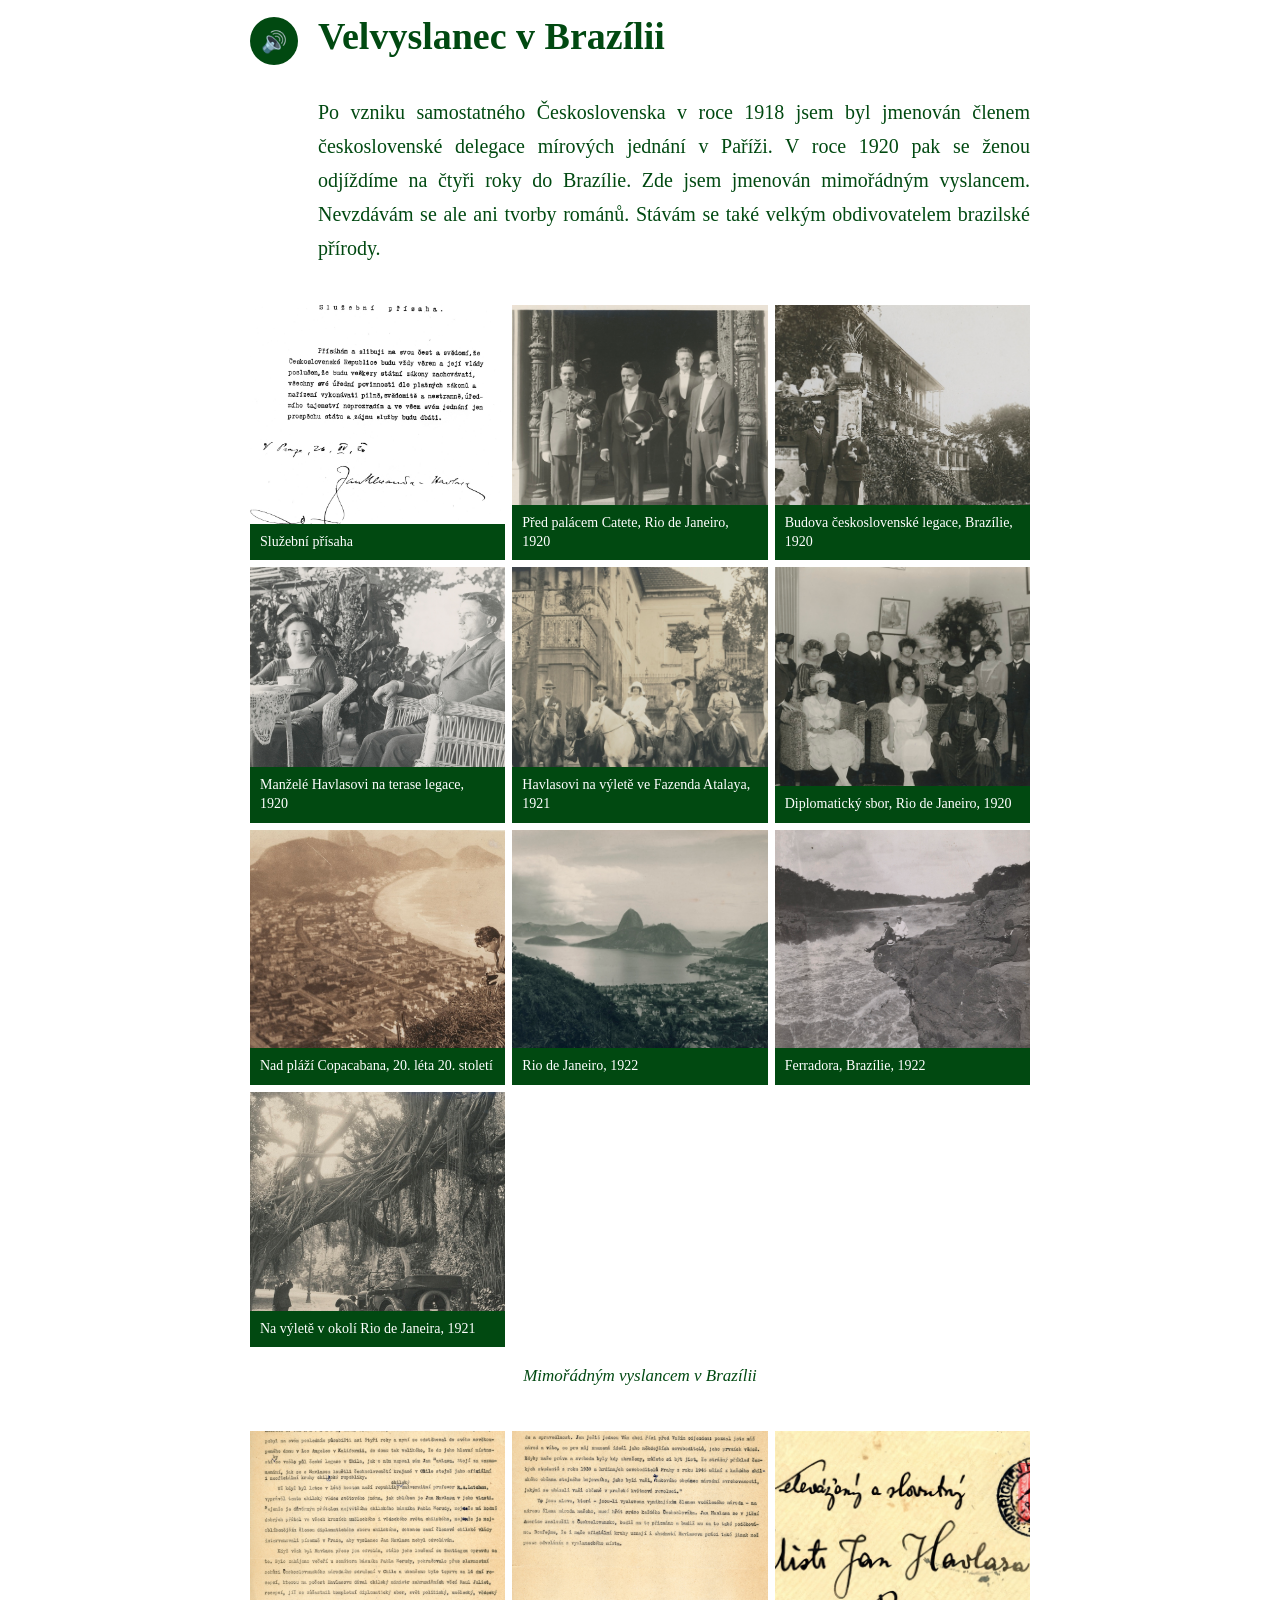
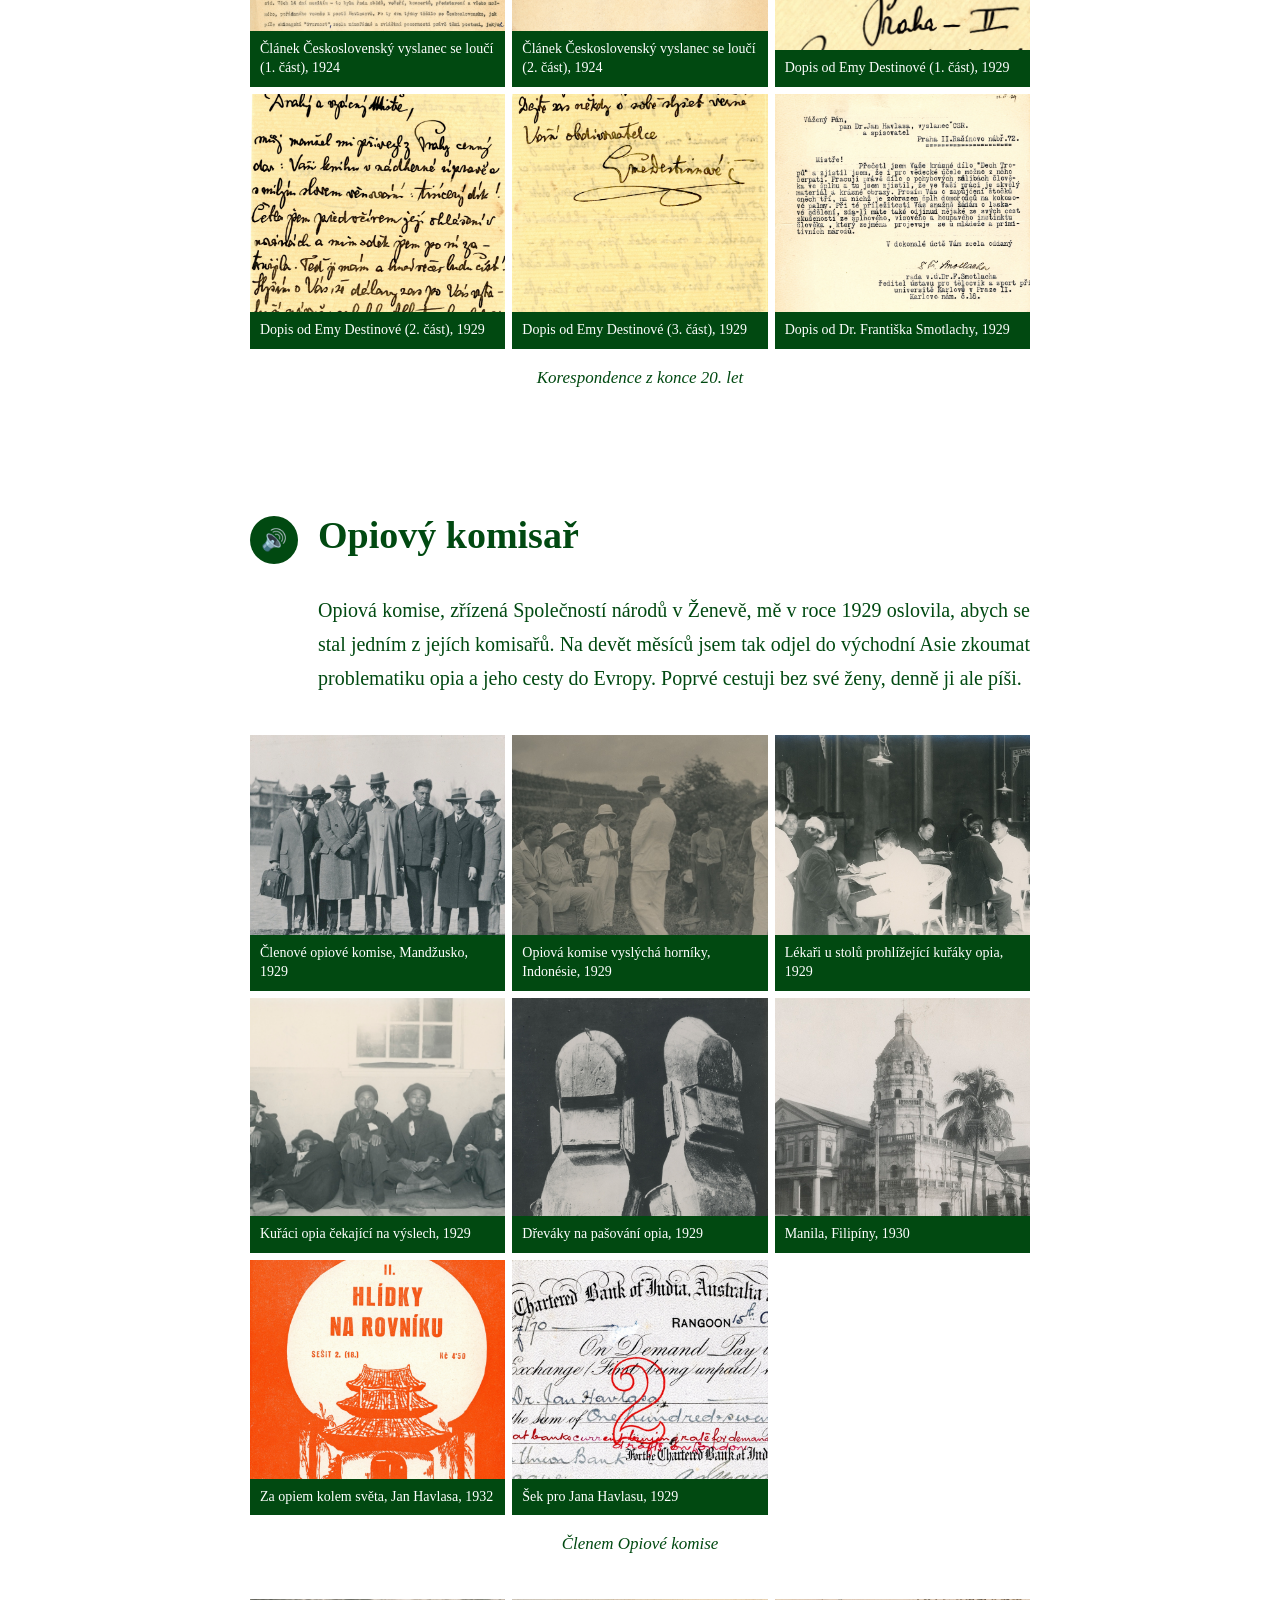
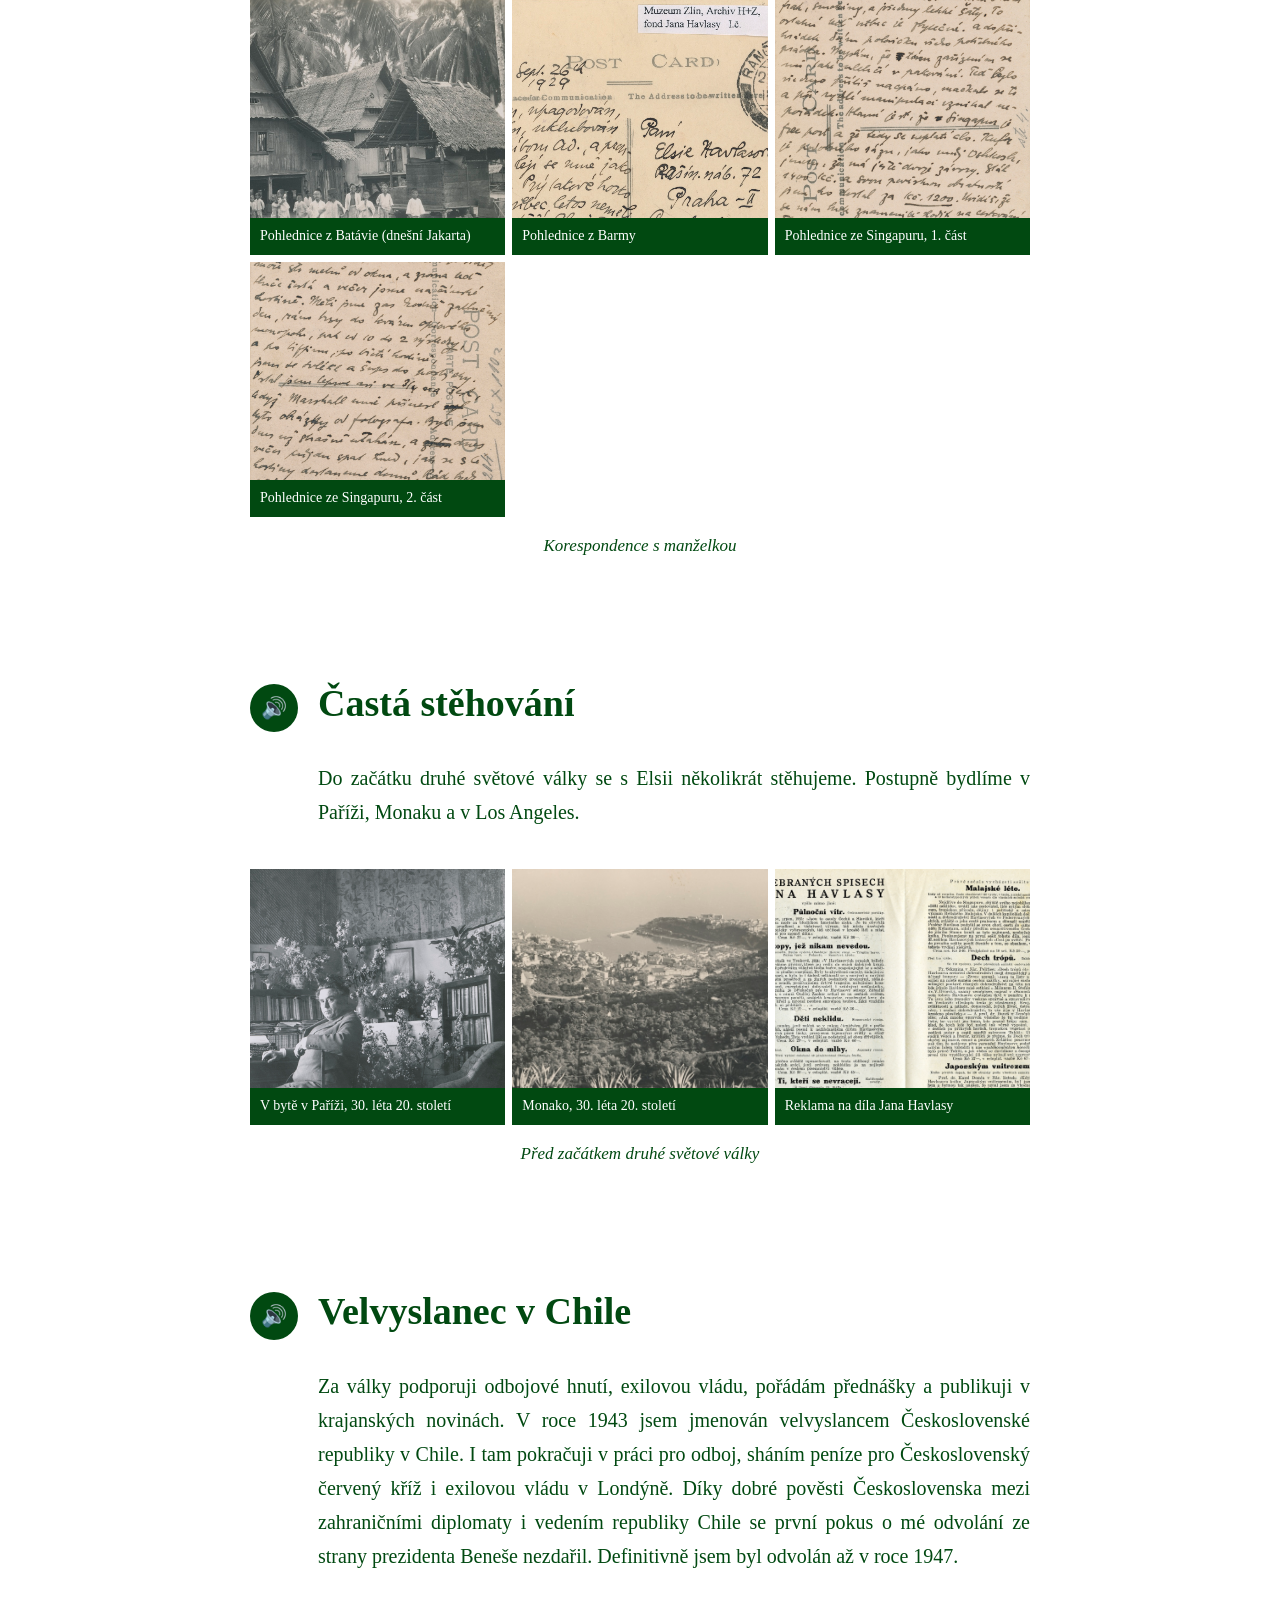
==== commit 96540057: "opravy" ====
--- a/index.html
+++ b/index.html
@@ -14,10 +14,6 @@
         <span>English</span>
     </a>
 
-    <!-- =========================================================
-         ÚVODNÍ ČÁST
-         Vyměň obrázek images/hero.jpg za vlastní titulní fotografii.
-         ========================================================= -->
     <header class="hero">
         <img src="images/uvodka_upraveno.png" alt="Jan Havlasa">
         <div class="hero-overlay">
@@ -96,18 +92,6 @@
             </nav>
         </aside>
 
-        <!-- =====================================================
-             KAPITOLY
-             Každá kapitola má:
-             - text
-             - audio
-             - fotogalerii
-             - tlačítko zpět na časovou osu
-
-             Pro další kapitolu celý <article> jednoduše zkopírujte
-             a změňte jeho id.
-             ===================================================== -->
-
         <section class="chapters">
 
             <article class="chapter" id="kapitola-1">
@@ -119,6 +103,7 @@
                     </button>
 
                     <div class="chapter-text"> 
+                        <h2>Studium</h2>
                         <p> 
                             Narodil jsem se v roce 1883 v severočeských Teplicích. V roce 1904 mi je 21 let. Jsem 
                             studentem filozofické fakulty, mám za sebou cesty po Čechách, Slovensku a Evropě. Publikuji 
@@ -135,13 +120,13 @@
                 <div class="gallery-block"></div>
                     <div class="gallery">
                         <figure><img src="images/text01/1.jpg" alt="Obrázek 1"><figcaption>První tatranské povídky (titulka), léto 1901</figcaption></figure>
-                        <figure><img src="images/text01/2.png" alt="Obrázek 2"><figcaption>Úryvek z povídky Moře, Moře - První tatranské povídky, 1903-1904</figcaption></figure>
+                        <figure><img src="images/text01/2.jpg" alt="Obrázek 2"><figcaption>Úryvek z povídky Moře, Moře - První tatranské povídky, 1903-1904</figcaption></figure>
                         <figure><img src="images/text01/3.jpg" alt="Obrázek 3"><figcaption>Kobzáňova horáreň na Podbansku, 1901-1904</figcaption></figure>
                         <figure><img src="images/text01/4.jpg" alt="Obrázek 4"><figcaption>Literární příjmy Jana Havlasy, 1901-1902</figcaption></figure>
-                        <figure><img src="images/text02/1.jpg" alt="Obrázek 5"><figcaption>Pohlednice ze Saint Louis, 1904</figcaption></figure>
-                        <figure><img src="images/text02/2.jpg" alt="Obrázek 6"><figcaption>Světová výstava v Saint Louis, 1904</figcaption></figure>
-                        <figure><img src="images/text02/3.png" alt="Obrázek 7"><figcaption>Báseň Třesk šavlí, 1904</figcaption></figure>
-                        <figure><img src="images/text02/4.jpg" alt="Obrázek 8"><figcaption>Článek Jana Havlasy, 1905</figcaption></figure>
+                        <figure><img src="images/text01/5.jpg" alt="Obrázek 5"><figcaption>Pohlednice ze Saint Louis, 1904</figcaption></figure>
+                        <figure><img src="images/text01/6.jpg" alt="Obrázek 6"><figcaption>Světová výstava v Saint Louis, 1904</figcaption></figure>
+                        <figure><img src="images/text01/7.jpg" alt="Obrázek 7"><figcaption>Báseň Třesk šavlí, 1904</figcaption></figure>
+                        <figure><img src="images/text01/8.jpg" alt="Obrázek 8"><figcaption>Článek Jana Havlasy, 1905</figcaption></figure>
                     </div>
 
                     <div class="gallery-title">
@@ -168,6 +153,7 @@
                     </button>
 
                     <div class="chapter-text"> 
+                        <h2>Cestování po USA</h2>
                         <p> 
                             Po skončení výstavy zůstávám v USA a cestuji po Nebrasce, Kalifornii, Texasu a Arizoně. Zde 
                         dokumentuji život krajanů.
@@ -183,11 +169,11 @@
 
                 <div class="gallery-block"></div>
                     <div class="gallery">
-                        <figure><img src="images/text01/1.jpg" alt="Obrázek 1"><figcaption>U poštovní schránky v prérii</figcaption></figure>
-                        <figure><img src="images/text01/2.png" alt="Obrázek 2"><figcaption>Krajani v Nebrasce, konec 19. století</figcaption></figure>
-                        <figure><img src="images/text01/3.jpg" alt="Obrázek 3"><figcaption>Na pláži Santa Monica, 1906</figcaption></figure>
-                        <figure><img src="images/text01/4.jpg" alt="Obrázek 4"><figcaption>Na cestě po USA, 1905-1906</figcaption></figure>
-                        <figure><img src="images/text02/1.jpg" alt="Obrázek 5"><figcaption>Pohlednice Univerzita Nebraska, 1909</figcaption></figure>
+                        <figure><img src="images/text02/1.jpg" alt="Obrázek 1"><figcaption>U poštovní schránky v prérii</figcaption></figure>
+                        <figure><img src="images/text02/2.jpg" alt="Obrázek 2"><figcaption>Krajani v Nebrasce, konec 19. století</figcaption></figure>
+                        <figure><img src="images/text02/3.jpg" alt="Obrázek 3"><figcaption>Na pláži Santa Monica, 1906</figcaption></figure>
+                        <figure><img src="images/text02/4.jpg" alt="Obrázek 4"><figcaption>Na cestě po USA, 1905-1906</figcaption></figure>
+                        <figure><img src="images/text02/5.jpg" alt="Obrázek 5"><figcaption>Pohlednice Univerzita Nebraska, 1909</figcaption></figure>
                     </div>
 
                     <div class="gallery-title">
@@ -197,10 +183,10 @@
 
                 <div class="gallery-block"></div>
                     <div class="gallery">
-                        <figure><img src="images/text01/1.jpg" alt="Obrázek 1"><figcaption>Kvetoucí nopály, titulka</figcaption></figure>
-                        <figure><img src="images/text01/2.png" alt="Obrázek 2"><figcaption>Kvetoucí nopály, úryvek 1</figcaption></figure>
-                        <figure><img src="images/text01/3.jpg" alt="Obrázek 3"><figcaption>Kvetoucí nopály, úryvek 2</figcaption></figure>
-                        <figure><img src="images/text01/4.jpg" alt="Obrázek 4"><figcaption>Kvetoucí nopály, úryvek 3</figcaption></figure>
+                        <figure><img src="images/text02/6.jpg" alt="Obrázek 1"><figcaption>Kvetoucí nopály, titulka</figcaption></figure>
+                        <figure><img src="images/text02/7.jpg" alt="Obrázek 2"><figcaption>Kvetoucí nopály, úryvek 1</figcaption></figure>
+                        <figure><img src="images/text02/8.jpg" alt="Obrázek 3"><figcaption>Kvetoucí nopály, úryvek 2</figcaption></figure>
+                        <figure><img src="images/text02/9.jpg" alt="Obrázek 4"><figcaption>Kvetoucí nopály, úryvek 3</figcaption></figure>
                     </div>
 
                     <div class="gallery-title">
@@ -219,6 +205,7 @@
                     </button>
 
                     <div class="chapter-text"> 
+                        <h2>Sňatek s Elsie</h2>
                         <p> 
                             Prosazuji myšlenky samostatného českého státu a díky tomu se seznamuji s rodinou Adolfa Hermana 
                         z Los Angeles. A právě tato rodina se mi stává osudnou. Zamiloval jsem se totiž do dcery Adolfa 
@@ -233,15 +220,15 @@
 
                 <div class="gallery-block"></div>
                     <div class="gallery">
-                        <figure><img src="images/text01/1.jpg" alt="Obrázek 1"><figcaption>Pohlednice z Los Angeles, 1910</figcaption></figure>
-                        <figure><img src="images/text01/2.png" alt="Obrázek 2"><figcaption>Aviatický den, Los Angeles, 1910</figcaption></figure>
-                        <figure><img src="images/text01/3.jpg" alt="Obrázek 3"><figcaption>S rodinou Adolfa Hermana, 1907</figcaption></figure>
-                        <figure><img src="images/text01/4.jpg" alt="Obrázek 4"><figcaption>Výlet do Elysian parku, 1910</figcaption></figure>
-                        <figure><img src="images/text02/1.jpg" alt="Obrázek 5"><figcaption>Výlet s rodinou Hermanových do Arizony, 1910</figcaption></figure>
-                        <figure><img src="images/text02/2.jpg" alt="Obrázek 6"><figcaption>V kraji věčného jara, 1909</figcaption></figure>
-                        <figure><img src="images/text02/3.png" alt="Obrázek 7"><figcaption>Jan a Elsie před domem v Los Angeles, 1909</figcaption></figure>
-                        <figure><img src="images/text02/4.jpg" alt="Obrázek 8"><figcaption>Novomanželé Havlasovi, 1910</figcaption></figure>
-                        <figure><img src="images/text02/4.jpg" alt="Obrázek 9"><figcaption>Ateliérový portrét, 1910</figcaption></figure>
+                        <figure><img src="images/text03/1.jpg" alt="Obrázek 1"><figcaption>Pohlednice z Los Angeles, 1910</figcaption></figure>
+                        <figure><img src="images/text03/2.jpg" alt="Obrázek 2"><figcaption>Aviatický den, Los Angeles, 1910</figcaption></figure>
+                        <figure><img src="images/text03/3.jpg" alt="Obrázek 3"><figcaption>S rodinou Adolfa Hermana, 1907</figcaption></figure>
+                        <figure><img src="images/text03/4.jpg" alt="Obrázek 4"><figcaption>Výlet do Elysian parku, 1910</figcaption></figure>
+                        <figure><img src="images/text03/5.jpg" alt="Obrázek 5"><figcaption>Výlet s rodinou Hermanových do Arizony, 1910</figcaption></figure>
+                        <figure><img src="images/text03/6.jpg" alt="Obrázek 6"><figcaption>V kraji věčného jara, 1909</figcaption></figure>
+                        <figure><img src="images/text03/7.jpg" alt="Obrázek 7"><figcaption>Jan a Elsie před domem v Los Angeles, 1909</figcaption></figure>
+                        <figure><img src="images/text03/8.jpg" alt="Obrázek 8"><figcaption>Novomanželé Havlasovi, 1910</figcaption></figure>
+                        <figure><img src="images/text03/9.jpg" alt="Obrázek 9"><figcaption>Ateliérový portrét, 1910</figcaption></figure>
                     </div>
 
                     <div class="gallery-title">
@@ -260,6 +247,7 @@
                     </button>
 
                     <div class="chapter-text"> 
+                        <h2>Svatební cesta</h2>
                         <p> 
                             Na svatební cestu vyrážíme na šest měsíců do Tichomoří.
                         </p> 
@@ -272,14 +260,14 @@
 
                 <div class="gallery-block"></div>
                     <div class="gallery">
-                        <figure><img src="images/text01/1.jpg" alt="Obrázek 1"><figcaption>Tahitská rodina francouzského úředníka, 1910</figcaption></figure>
-                        <figure><img src="images/text01/2.png" alt="Obrázek 2"><figcaption>Tahiti, 1910</figcaption></figure>
-                        <figure><img src="images/text01/3.jpg" alt="Obrázek 3"><figcaption>Tahiti, Jan Havlasa s fotoaparátem Kodak, 1910</figcaption></figure>
-                        <figure><img src="images/text01/4.jpg" alt="Obrázek 4"><figcaption>Ostrov Morea, Tahiti, 1910</figcaption></figure>
-                        <figure><img src="images/text02/1.jpg" alt="Obrázek 5"><figcaption>Ostrov Tahaa, 1910</figcaption></figure>
-                        <figure><img src="images/text02/2.jpg" alt="Obrázek 6"><figcaption>Cesta přes Tahiti k jezeru Vaihiria, 1910</figcaption></figure>
-                        <figure><img src="images/text02/3.png" alt="Obrázek 7"><figcaption>Pohlednice z Tahiti, malba Antonín Bruner, 1917</figcaption></figure>
-                        <figure><img src="images/text02/4.jpg" alt="Obrázek 8"><figcaption>Propast rozkoše, Jan Havlasa, 1929</figcaption></figure>
+                        <figure><img src="images/text04/1.jpg" alt="Obrázek 1"><figcaption>Tahitská rodina francouzského úředníka, 1910</figcaption></figure>
+                        <figure><img src="images/text04/2.jpg" alt="Obrázek 2"><figcaption>Tahiti, 1910</figcaption></figure>
+                        <figure><img src="images/text04/3.jpg" alt="Obrázek 3"><figcaption>Tahiti, Jan Havlasa s fotoaparátem Kodak, 1910</figcaption></figure>
+                        <figure><img src="images/text04/4.jpg" alt="Obrázek 4"><figcaption>Ostrov Morea, Tahiti, 1910</figcaption></figure>
+                        <figure><img src="images/text04/5.jpg" alt="Obrázek 5"><figcaption>Ostrov Tahaa, 1910</figcaption></figure>
+                        <figure><img src="images/text04/6.jpg" alt="Obrázek 6"><figcaption>Cesta přes Tahiti k jezeru Vaihiria, 1910</figcaption></figure>
+                        <figure><img src="images/text04/7.jpg" alt="Obrázek 7"><figcaption>Pohlednice z Tahiti, malba Antonín Bruner, 1917</figcaption></figure>
+                        <figure><img src="images/text04/8.jpg" alt="Obrázek 8"><figcaption>Propast rozkoše, Jan Havlasa, 1929</figcaption></figure>
                     </div>
 
                     <div class="gallery-title">
@@ -289,11 +277,11 @@
 
                 <div class="gallery-block"></div>
                     <div class="gallery">
-                        <figure><img src="images/text01/1.jpg" alt="Obrázek 1"><figcaption>Úryvek z přednášky</figcaption></figure>
-                        <figure><img src="images/text01/2.png" alt="Obrázek 2"><figcaption>Úryvek z přednášky</figcaption></figure>
-                        <figure><img src="images/text01/3.jpg" alt="Obrázek 3"><figcaption>Úryvek z přednášky</figcaption></figure>
-                        <figure><img src="images/text01/4.jpg" alt="Obrázek 4"><figcaption>Úryvek z přednášky</figcaption></figure>
-                        <figure><img src="images/text02/1.jpg" alt="Obrázek 5"><figcaption>Úryvek z přednášky</figcaption></figure>
+                        <figure><img src="images/text04/9.jpg" alt="Obrázek 1"><figcaption>Úryvek z přednášky</figcaption></figure>
+                        <figure><img src="images/text04/10.jpg" alt="Obrázek 2"><figcaption>Úryvek z přednášky</figcaption></figure>
+                        <figure><img src="images/text04/11.jpg" alt="Obrázek 3"><figcaption>Úryvek z přednášky</figcaption></figure>
+                        <figure><img src="images/text04/12.jpg" alt="Obrázek 4"><figcaption>Úryvek z přednášky</figcaption></figure>
+                        <figure><img src="images/text04/13.jpg" alt="Obrázek 5"><figcaption>Úryvek z přednášky</figcaption></figure>
                     </div>
 
                     <div class="gallery-title">
@@ -311,6 +299,7 @@
                     </button>
 
                     <div class="chapter-text"> 
+                        <h2>Cesta kolem světa</h2>
                         <p> 
                          V roce 1912 vyplouváme na cestu kolem světa. Během roku jsme procestovali Japonsko, Čínu, 
                         Malajsii, Vietnam, Indii a pořádný kus Evropy. Z námětů posbíraných zejména v Japonsku 
@@ -325,16 +314,16 @@
 
                 <div class="gallery-block"></div>
                     <div class="gallery">
-                        <figure><img src="images/text01/1.jpg" alt="Obrázek 1"><figcaption>Na lodi Persia cestou do Číny a Japonska, 1912</figcaption></figure>
-                        <figure><img src="images/text01/2.png" alt="Obrázek 2"><figcaption>Na okraji kráteru Fudži, 1912</figcaption></figure>
-                        <figure><img src="images/text01/3.jpg" alt="Obrázek 3"><figcaption>U psacího stolu v Jokohamě, 1912</figcaption></figure>
-                        <figure><img src="images/text01/4.jpg" alt="Obrázek 4"><figcaption>Havlasovi v okně japonského venkovského hotelu, 1912</figcaption></figure>
-                        <figure><img src="images/text02/1.jpg" alt="Obrázek 5"><figcaption>Hora Nokogiri, Japonsko, 1912</figcaption></figure>
-                        <figure><img src="images/text02/2.jpg" alt="Obrázek 6"><figcaption>Článek v časopise Světozor, Jan Havlasa, 1927</figcaption></figure>
-                        <figure><img src="images/text02/3.png" alt="Obrázek 7"><figcaption>Indie, 1913</figcaption></figure>
-                        <figure><img src="images/text02/4.jpg" alt="Obrázek 8"><figcaption>Šanghaj, Čína, 1913</figcaption></figure>
-                        <figure><img src="images/text02/3.png" alt="Obrázek 9"><figcaption>Roztříštěná duha, Jan Havlasa, 1932</figcaption></figure>
-                        <figure><img src="images/text02/4.jpg" alt="Obrázek 10"><figcaption>Přízraky a zázraky, Jan Havlasa, 1934</figcaption></figure>
+                        <figure><img src="images/text05/1.jpg" alt="Obrázek 1"><figcaption>Na lodi Persia cestou do Číny a Japonska, 1912</figcaption></figure>
+                        <figure><img src="images/text05/2.jpg" alt="Obrázek 2"><figcaption>Na okraji kráteru Fudži, 1912</figcaption></figure>
+                        <figure><img src="images/text05/3.jpg" alt="Obrázek 3"><figcaption>U psacího stolu v Jokohamě, 1912</figcaption></figure>
+                        <figure><img src="images/text05/4.jpg" alt="Obrázek 4"><figcaption>Havlasovi v okně japonského venkovského hotelu, 1912</figcaption></figure>
+                        <figure><img src="images/text05/5.jpg" alt="Obrázek 5"><figcaption>Hora Nokogiri, Japonsko, 1912</figcaption></figure>
+                        <figure><img src="images/text05/6.jpg" alt="Obrázek 6"><figcaption>Článek v časopise Světozor, Jan Havlasa, 1927</figcaption></figure>
+                        <figure><img src="images/text05/7.jpg" alt="Obrázek 7"><figcaption>Indie, 1913</figcaption></figure>
+                        <figure><img src="images/text05/8.jpg" alt="Obrázek 8"><figcaption>Šanghaj, Čína, 1913</figcaption></figure>
+                        <figure><img src="images/text05/9.jpg" alt="Obrázek 9"><figcaption>Roztříštěná duha, Jan Havlasa, 1932</figcaption></figure>
+                        <figure><img src="images/text05/10.jpg" alt="Obrázek 10"><figcaption>Přízraky a zázraky, Jan Havlasa, 1934</figcaption></figure>
                     </div>
 
                     <div class="gallery-title">
@@ -344,13 +333,11 @@
 
                 <div class="gallery-block"></div>
                     <div class="gallery">
-                        <figure><img src="images/text01/1.jpg" alt="Obrázek 1"><figcaption>Pohlednice</figcaption></figure>
-                        <figure><img src="images/text01/2.png" alt="Obrázek 2"><figcaption>V Čechách, 1914</figcaption></figure>
-                        <figure><img src="images/text01/3.jpg" alt="Obrázek 3"><figcaption>Pozdrav českých spisovatelů z výletu, 1913</figcaption></figure>
-                        <figure><img src="images/text01/4.jpg" alt="Obrázek 4"><figcaption>Světlá nad Sázavou, 1914</figcaption></figure>
-                        <figure><img src="images/text02/1.jpg" alt="Obrázek 5"><figcaption>Na cestě kolem světa (1. část), Jan Havlasa, 1914</figcaption></figure>
-                        <figure><img src="images/text02/2.jpg" alt="Obrázek 6"><figcaption>Na cestě kolem světa (2. část), Jan Havlasa, 1914</figcaption></figure>
-                        <figure><img src="images/text02/3.png" alt="Obrázek 7"><figcaption>Sierrou Nevadou, Jan Havlasa, 1905</figcaption></figure>
+                        <figure><img src="images/text05/11.jpg" alt="Obrázek 1"><figcaption>Pohlednice</figcaption></figure>
+                        <figure><img src="images/text05/12.jpg" alt="Obrázek 2"><figcaption>V Čechách, 1914</figcaption></figure>
+                        <figure><img src="images/text05/13.jpg" alt="Obrázek 3"><figcaption>Pozdrav českých spisovatelů z výletu, 1913</figcaption></figure>
+                        <figure><img src="images/text05/14.jpg" alt="Obrázek 4"><figcaption>Světlá nad Sázavou, 1914</figcaption></figure>
+                        <figure><img src="images/text05/15.jpg" alt="Obrázek 5"><figcaption>Básně, Jan Havlasa</figcaption></figure>
                     </div>
 
                     <div class="gallery-title">
@@ -360,11 +347,11 @@
 
                 <div class="gallery-block"></div>
                     <div class="gallery">
-                        <figure><img src="images/text01/1.jpg" alt="Obrázek 1"><figcaption>Povídka Osm na krávě - část 1</figcaption></figure>
-                        <figure><img src="images/text01/2.png" alt="Obrázek 2"><figcaption>Povídka Osm na krávě - část 2</figcaption></figure>
-                        <figure><img src="images/text01/3.jpg" alt="Obrázek 3"><figcaption>Povídka Osm na krávě - část 3</figcaption></figure>
-                        <figure><img src="images/text01/4.jpg" alt="Obrázek 4"><figcaption>Povídka Osm na krávě - část 4</figcaption></figure>
-                        <figure><img src="images/text02/1.jpg" alt="Obrázek 5"><figcaption>Povídka Osm na krávě - část 5</figcaption></figure>
+                        <figure><img src="images/text05/16.jpg" alt="Obrázek 1"><figcaption>Povídka Osm na krávě - část 1</figcaption></figure>
+                        <figure><img src="images/text05/17.jpg" alt="Obrázek 2"><figcaption>Povídka Osm na krávě - část 2</figcaption></figure>
+                        <figure><img src="images/text05/18.jpg" alt="Obrázek 3"><figcaption>Povídka Osm na krávě - část 3</figcaption></figure>
+                        <figure><img src="images/text05/19.jpg" alt="Obrázek 4"><figcaption>Povídka Osm na krávě - část 4</figcaption></figure>
+                        <figure><img src="images/text05/20.jpg" alt="Obrázek 5"><figcaption>Povídka Osm na krávě - část 5</figcaption></figure>
                     </div>
 
                     <div class="gallery-title">
@@ -381,6 +368,7 @@
                     </button>
 
                     <div class="chapter-text"> 
+                        <h2>Protirakouský spis</h2>
                         <p> 
                          V Čechách poté absolvuji roční přednáškové turné, naše zážitky z cest přetavuji v literární 
                         zpracování. Zahájil jsem také studium přírodovědy na Karlově univerzitě. Politicky také dále 
@@ -396,13 +384,13 @@
 
                 <div class="gallery-block"></div>
                     <div class="gallery">
-                        <figure><img src="images/text01/1.jpg" alt="Obrázek 1"><figcaption>Odstavec v Národních listech, 1913</figcaption></figure>
-                        <figure><img src="images/text01/2.png" alt="Obrázek 2"><figcaption>Pozvánka na přednášku, Dvůr Králové, 1913</figcaption></figure>
-                        <figure><img src="images/text01/3.jpg" alt="Obrázek 3"><figcaption>Úryvek z článku o přednáškách s promítáním, 1925</figcaption></figure>
-                        <figure><img src="images/text01/4.jpg" alt="Obrázek 4"><figcaption>Pozvánka na přednášku o Japonsku, 1917</figcaption></figure>
-                        <figure><img src="images/text02/1.jpg" alt="Obrázek 5"><figcaption>Úryvek z přednášky První dojmy v říši vycházejícího slunce, 1913</figcaption></figure>
-                        <figure><img src="images/text02/2.jpg" alt="Obrázek 6"><figcaption>Pozdrav z přednášky v Bystřici pod Hostýnem, 1913</figcaption></figure>
-                        <figure><img src="images/text02/3.png" alt="Obrázek 7"><figcaption>Pozdrav z přednášky v Uherském Hradišti, 1914</figcaption></figure>
+                        <figure><img src="images/text06/1.jpg" alt="Obrázek 1"><figcaption>Odstavec v Národních listech, 1913</figcaption></figure>
+                        <figure><img src="images/text06/2.jpg" alt="Obrázek 2"><figcaption>Pozvánka na přednášku, Dvůr Králové, 1913</figcaption></figure>
+                        <figure><img src="images/text06/3.jpg" alt="Obrázek 3"><figcaption>Úryvek z článku o přednáškách s promítáním, 1925</figcaption></figure>
+                        <figure><img src="images/text06/4.jpg" alt="Obrázek 4"><figcaption>Pozvánka na přednášku o Japonsku, 1917</figcaption></figure>
+                        <figure><img src="images/text06/5.jpg" alt="Obrázek 5"><figcaption>Úryvek z přednášky První dojmy v říši vycházejícího slunce, 1913</figcaption></figure>
+                        <figure><img src="images/text06/6.jpg" alt="Obrázek 6"><figcaption>Pozdrav z přednášky v Bystřici pod Hostýnem, 1913</figcaption></figure>
+                        <figure><img src="images/text06/7.jpg" alt="Obrázek 7"><figcaption>Pozdrav z přednášky v Uherském Hradišti, 1914</figcaption></figure>
                     </div>
 
                     <div class="gallery-title">
@@ -412,12 +400,12 @@
 
                 <div class="gallery-block"></div>
                     <div class="gallery">
-                        <figure><img src="images/text01/1.jpg" alt="Obrázek 1"><figcaption>Malajské léto (titulka), Jan Havlasa, 1926</figcaption></figure>
-                        <figure><img src="images/text01/2.png" alt="Obrázek 2"><figcaption>Malajské léto (úryvek 1), Jan Havlasa, 1926</figcaption></figure>
-                        <figure><img src="images/text01/3.jpg" alt="Obrázek 3"><figcaption>Malajské léto (úryvek 2), Jan Havlasa, 1926</figcaption></figure>
-                        <figure><img src="images/text01/4.jpg" alt="Obrázek 4"><figcaption>Vztah osadní politiky k světové válce (titulka), Jan Havlasa, 1914</figcaption></figure>
-                        <figure><img src="images/text02/1.jpg" alt="Obrázek 5"><figcaption>Vztah osadní politiky k světové válce (úvod), Jan Havlasa, 1914</figcaption></figure>
-                        <figure><img src="images/text02/2.jpg" alt="Obrázek 6"><figcaption>Pozvánka do Národního divadla, 1918</figcaption></figure>
+                        <figure><img src="images/text06/8.jpg" alt="Obrázek 1"><figcaption>Malajské léto (titulka), Jan Havlasa, 1926</figcaption></figure>
+                        <figure><img src="images/text06/9.jpg" alt="Obrázek 2"><figcaption>Malajské léto (úryvek 1), Jan Havlasa, 1926</figcaption></figure>
+                        <figure><img src="images/text06/10.jpg" alt="Obrázek 3"><figcaption>Malajské léto (úryvek 2), Jan Havlasa, 1926</figcaption></figure>
+                        <figure><img src="images/text06/11.jpg" alt="Obrázek 4"><figcaption>Vztah osadní politiky k světové válce (titulka), Jan Havlasa, 1914</figcaption></figure>
+                        <figure><img src="images/text06/12.jpg" alt="Obrázek 5"><figcaption>Vztah osadní politiky k světové válce (úvod), Jan Havlasa, 1914</figcaption></figure>
+                        <figure><img src="images/text06/13.jpg" alt="Obrázek 6"><figcaption>Pozvánka do Národního divadla, 1918</figcaption></figure>
                     </div>
 
                     <div class="gallery-title">
@@ -434,6 +422,7 @@
                     </button>
 
                     <div class="chapter-text"> 
+                        <h2>Velvyslanec v Brazílii</h2>
                         <p> 
                          Po vzniku samostatného Československa v roce 1918 jsem byl jmenován členem československé 
                         delegace mírových jednání v Paříži. V roce 1920 pak se ženou odjíždíme na čtyři roky do 
@@ -449,16 +438,16 @@
 
                 <div class="gallery-block"></div>
                     <div class="gallery">
-                        <figure><img src="images/text01/1.jpg" alt="Obrázek 1"><figcaption>Služební přísaha</figcaption></figure>
-                        <figure><img src="images/text01/2.png" alt="Obrázek 2"><figcaption>Před palácem Catete, Rio de Janeiro, 1920</figcaption></figure>
-                        <figure><img src="images/text01/3.jpg" alt="Obrázek 3"><figcaption>Budova československé legace, Brazílie, 1920</figcaption></figure>
-                        <figure><img src="images/text01/4.jpg" alt="Obrázek 4"><figcaption>Manželé Havlasovi na terase legace, 1920</figcaption></figure>
-                        <figure><img src="images/text02/1.jpg" alt="Obrázek 5"><figcaption>Havlasovi na výletě ve Fazenda Atalaya, 1921</figcaption></figure>
-                        <figure><img src="images/text02/2.jpg" alt="Obrázek 6"><figcaption>Diplomatický sbor, Rio de Janeiro, 1920</figcaption></figure>
-                        <figure><img src="images/text02/3.png" alt="Obrázek 7"><figcaption>Nad pláží Copacabana, 20. léta 20. století</figcaption></figure>
-                        <figure><img src="images/text02/4.jpg" alt="Obrázek 8"><figcaption>Rio de Janeiro, 1922</figcaption></figure>
-                        <figure><img src="images/text02/3.png" alt="Obrázek 9"><figcaption>Ferradora, Brazílie, 1922</figcaption></figure>
-                        <figure><img src="images/text02/4.jpg" alt="Obrázek 10"><figcaption>Na výletě v okolí Rio de Janeira, 1921</figcaption></figure>
+                        <figure><img src="images/text07/1.jpg" alt="Obrázek 1"><figcaption>Služební přísaha</figcaption></figure>
+                        <figure><img src="images/text07/2.jpg" alt="Obrázek 2"><figcaption>Před palácem Catete, Rio de Janeiro, 1920</figcaption></figure>
+                        <figure><img src="images/text07/3.jpg" alt="Obrázek 3"><figcaption>Budova československé legace, Brazílie, 1920</figcaption></figure>
+                        <figure><img src="images/text07/4.jpg" alt="Obrázek 4"><figcaption>Manželé Havlasovi na terase legace, 1920</figcaption></figure>
+                        <figure><img src="images/text07/5.jpg" alt="Obrázek 5"><figcaption>Havlasovi na výletě ve Fazenda Atalaya, 1921</figcaption></figure>
+                        <figure><img src="images/text07/6.jpg" alt="Obrázek 6"><figcaption>Diplomatický sbor, Rio de Janeiro, 1920</figcaption></figure>
+                        <figure><img src="images/text07/7.jpg" alt="Obrázek 7"><figcaption>Nad pláží Copacabana, 20. léta 20. století</figcaption></figure>
+                        <figure><img src="images/text07/8.jpg" alt="Obrázek 8"><figcaption>Rio de Janeiro, 1922</figcaption></figure>
+                        <figure><img src="images/text07/9.jpg" alt="Obrázek 9"><figcaption>Ferradora, Brazílie, 1922</figcaption></figure>
+                        <figure><img src="images/text07/10.jpg" alt="Obrázek 10"><figcaption>Na výletě v okolí Rio de Janeira, 1921</figcaption></figure>
                     </div>
 
                     <div class="gallery-title">
@@ -468,12 +457,12 @@
 
                 <div class="gallery-block"></div>
                     <div class="gallery">
-                        <figure><img src="images/text01/1.jpg" alt="Obrázek 1"><figcaption>Článek Československý vyslanec se loučí (1. část), 1924</figcaption></figure>
-                        <figure><img src="images/text01/2.png" alt="Obrázek 2"><figcaption>Článek Československý vyslanec se loučí (2. část), 1924</figcaption></figure>
-                        <figure><img src="images/text01/3.jpg" alt="Obrázek 3"><figcaption>Dopis od Emy Destinové (1. část), 1929</figcaption></figure>
-                        <figure><img src="images/text01/4.jpg" alt="Obrázek 4"><figcaption>Dopis od Emy Destinové (2. část), 1929</figcaption></figure>
-                        <figure><img src="images/text02/1.jpg" alt="Obrázek 5"><figcaption>Dopis od Emy Destinové (3. část), 1929</figcaption></figure>
-                        <figure><img src="images/text02/2.jpg" alt="Obrázek 6"><figcaption>Dopis od Dr. Františka Smotlachy, 1929</figcaption></figure>
+                        <figure><img src="images/text07/11.jpg" alt="Obrázek 1"><figcaption>Článek Československý vyslanec se loučí (1. část), 1924</figcaption></figure>
+                        <figure><img src="images/text07/12.jpg" alt="Obrázek 2"><figcaption>Článek Československý vyslanec se loučí (2. část), 1924</figcaption></figure>
+                        <figure><img src="images/text07/13.jpg" alt="Obrázek 3"><figcaption>Dopis od Emy Destinové (1. část), 1929</figcaption></figure>
+                        <figure><img src="images/text07/14.jpg" alt="Obrázek 4"><figcaption>Dopis od Emy Destinové (2. část), 1929</figcaption></figure>
+                        <figure><img src="images/text07/15.jpg" alt="Obrázek 5"><figcaption>Dopis od Emy Destinové (3. část), 1929</figcaption></figure>
+                        <figure><img src="images/text07/16.jpg" alt="Obrázek 6"><figcaption>Dopis od Dr. Františka Smotlachy, 1929</figcaption></figure>
                     </div>
 
                     <div class="gallery-title">
@@ -490,6 +479,7 @@
                     </button>
 
                     <div class="chapter-text"> 
+                        <h2>Opiový komisař</h2>
                         <p> 
                           Opiová komise, zřízená Společností národů v Ženevě, mě v roce 1929 oslovila, abych se stal 
                         jedním z jejích komisařů. Na devět měsíců jsem tak odjel do východní Asie zkoumat problematiku 
@@ -504,14 +494,14 @@
 
                 <div class="gallery-block"></div>
                     <div class="gallery">
-                        <figure><img src="images/text01/1.jpg" alt="Obrázek 1"><figcaption>Členové opiové komise, Mandžusko, 1929</figcaption></figure>
-                        <figure><img src="images/text01/2.png" alt="Obrázek 2"><figcaption>Opiová komise vyslýchá horníky, Indonésie, 1929</figcaption></figure>
-                        <figure><img src="images/text01/3.jpg" alt="Obrázek 3"><figcaption>Lékaři u stolů prohlížející kuřáky opia, 1929</figcaption></figure>
-                        <figure><img src="images/text01/4.jpg" alt="Obrázek 4"><figcaption>Kuřáci opia čekající na výslech, 1929</figcaption></figure>
-                        <figure><img src="images/text02/1.jpg" alt="Obrázek 5"><figcaption>Dřeváky na pašování opia, 1929</figcaption></figure>
-                        <figure><img src="images/text02/2.jpg" alt="Obrázek 6"><figcaption>Manila, Filipíny, 1930</figcaption></figure>
-                        <figure><img src="images/text02/3.png" alt="Obrázek 7"><figcaption>Za opiem kolem světa, Jan Havlasa, 1932</figcaption></figure>
-                        <figure><img src="images/text02/4.jpg" alt="Obrázek 8"><figcaption>Šek pro Jana Havlasu, 1929</figcaption></figure>
+                        <figure><img src="images/text08/1.jpg" alt="Obrázek 1"><figcaption>Členové opiové komise, Mandžusko, 1929</figcaption></figure>
+                        <figure><img src="images/text08/2.jpg" alt="Obrázek 2"><figcaption>Opiová komise vyslýchá horníky, Indonésie, 1929</figcaption></figure>
+                        <figure><img src="images/text08/3.jpg" alt="Obrázek 3"><figcaption>Lékaři u stolů prohlížející kuřáky opia, 1929</figcaption></figure>
+                        <figure><img src="images/text08/4.jpg" alt="Obrázek 4"><figcaption>Kuřáci opia čekající na výslech, 1929</figcaption></figure>
+                        <figure><img src="images/text08/5.jpg" alt="Obrázek 5"><figcaption>Dřeváky na pašování opia, 1929</figcaption></figure>
+                        <figure><img src="images/text08/6.jpg" alt="Obrázek 6"><figcaption>Manila, Filipíny, 1930</figcaption></figure>
+                        <figure><img src="images/text08/7.jpg" alt="Obrázek 7"><figcaption>Za opiem kolem světa, Jan Havlasa, 1932</figcaption></figure>
+                        <figure><img src="images/text08/8.jpg" alt="Obrázek 8"><figcaption>Šek pro Jana Havlasu, 1929</figcaption></figure>
                     </div>
 
                     <div class="gallery-title">
@@ -521,10 +511,10 @@
 
                 <div class="gallery-block"></div>
                     <div class="gallery">
-                        <figure><img src="images/text01/1.jpg" alt="Obrázek 1"><figcaption>Pohlednice z Batávie (dnešní Jakarta)</figcaption></figure>
-                        <figure><img src="images/text01/2.png" alt="Obrázek 2"><figcaption>Pohlednice z Barmy</figcaption></figure>
-                        <figure><img src="images/text01/3.jpg" alt="Obrázek 3"><figcaption>Pohlednice ze Singapuru, 1. část</figcaption></figure>
-                        <figure><img src="images/text01/4.jpg" alt="Obrázek 4"><figcaption>Pohlednice ze Singapuru, 2. část</figcaption></figure>
+                        <figure><img src="images/text08/9.jpg" alt="Obrázek 1"><figcaption>Pohlednice z Batávie (dnešní Jakarta)</figcaption></figure>
+                        <figure><img src="images/text08/10.jpg" alt="Obrázek 2"><figcaption>Pohlednice z Barmy</figcaption></figure>
+                        <figure><img src="images/text08/11.jpg" alt="Obrázek 3"><figcaption>Pohlednice ze Singapuru, 1. část</figcaption></figure>
+                        <figure><img src="images/text08/12.jpg" alt="Obrázek 4"><figcaption>Pohlednice ze Singapuru, 2. část</figcaption></figure>
                     </div>
 
                     <div class="gallery-title">
@@ -541,6 +531,7 @@
                     </button>
 
                     <div class="chapter-text"> 
+                        <h2>Častá stěhování</h2>
                         <p> 
                          Do začátku druhé světové války se s Elsii několikrát stěhujeme. Postupně bydlíme v Paříži, 
                         Monaku a v Los Angeles.
@@ -554,9 +545,9 @@
 
                 <div class="gallery-block"></div>
                     <div class="gallery">
-                        <figure><img src="images/text01/1.jpg" alt="Obrázek 1"><figcaption>V bytě v Paříži, 30. léta 20. století</figcaption></figure>
-                        <figure><img src="images/text01/2.png" alt="Obrázek 2"><figcaption>Monako, 30. léta 20. století</figcaption></figure>
-                        <figure><img src="images/text01/3.jpg" alt="Obrázek 3"><figcaption>Reklama na díla Jana Havlasy</figcaption></figure>
+                        <figure><img src="images/text09/1.jpg" alt="Obrázek 1"><figcaption>V bytě v Paříži, 30. léta 20. století</figcaption></figure>
+                        <figure><img src="images/text09/2.jpg" alt="Obrázek 2"><figcaption>Monako, 30. léta 20. století</figcaption></figure>
+                        <figure><img src="images/text09/3.jpg" alt="Obrázek 3"><figcaption>Reklama na díla Jana Havlasy</figcaption></figure>
                     </div>
 
                     <div class="gallery-title">
@@ -573,7 +564,8 @@
                         🔊
                     </button>
 
-                    <div class="chapter-text"> 
+                    <div class="chapter-text">
+                        <h2>Velvyslanec v Chile</h2> 
                         <p> 
                          Za války podporuji odbojové hnutí, exilovou vládu, pořádám přednášky a publikuji v krajanských 
                         novinách. V roce 1943 jsem jmenován velvyslancem Československé republiky v Chile. I tam pokračuji 
@@ -590,15 +582,15 @@
 
                 <div class="gallery-block"></div>
                     <div class="gallery">
-                        <figure><img src="images/text01/1.jpg" alt="Obrázek 1"><figcaption>S prezidentem Chile, 1943</figcaption></figure>
-                        <figure><img src="images/text01/2.png" alt="Obrázek 2"><figcaption>Santiago de Chile, 1943</figcaption></figure>
-                        <figure><img src="images/text01/3.jpg" alt="Obrázek 3"><figcaption>Hranice Argentiny a Chile, 1943-1947</figcaption></figure>
-                        <figure><img src="images/text01/4.jpg" alt="Obrázek 4"><figcaption>Jezero a sopka Villarica, Chile, 1943-1947</figcaption></figure>
-                        <figure><img src="images/text02/1.jpg" alt="Obrázek 5"><figcaption>Projev k 60. narozeninám Edvarda Beneše, 1944</figcaption></figure>
-                        <figure><img src="images/text02/2.jpg" alt="Obrázek 6"><figcaption>Park Lidice, Santiago de Chile, 1944</figcaption></figure>
-                        <figure><img src="images/text02/3.png" alt="Obrázek 7"><figcaption>Park Lidice, Santiago de Chile, 1944</figcaption></figure>
-                        <figure><img src="images/text02/4.jpg" alt="Obrázek 8"><figcaption>Diplomatický sbor, Santiago de Chile, 1943-1947</figcaption></figure>
-                        <figure><img src="images/text02/4.jpg" alt="Obrázek 9"><figcaption>Manželé Havlasovi v přístavu, 40. léta 20. století</figcaption></figure>
+                        <figure><img src="images/text10/1.jpg" alt="Obrázek 1"><figcaption>S prezidentem Chile, 1943</figcaption></figure>
+                        <figure><img src="images/text10/2.jpg" alt="Obrázek 2"><figcaption>Santiago de Chile, 1943</figcaption></figure>
+                        <figure><img src="images/text10/3.jpg" alt="Obrázek 3"><figcaption>Hranice Argentiny a Chile, 1943-1947</figcaption></figure>
+                        <figure><img src="images/text10/4.jpg" alt="Obrázek 4"><figcaption>Jezero a sopka Villarica, Chile, 1943-1947</figcaption></figure>
+                        <figure><img src="images/text10/5.jpg" alt="Obrázek 5"><figcaption>Projev k 60. narozeninám Edvarda Beneše, 1944</figcaption></figure>
+                        <figure><img src="images/text10/6.jpg" alt="Obrázek 6"><figcaption>Park Lidice, Santiago de Chile, 1944</figcaption></figure>
+                        <figure><img src="images/text10/7.jpg" alt="Obrázek 7"><figcaption>Park Lidice, Santiago de Chile, 1944</figcaption></figure>
+                        <figure><img src="images/text10/8.jpg" alt="Obrázek 8"><figcaption>Diplomatický sbor, Santiago de Chile, 1943-1947</figcaption></figure>
+                        <figure><img src="images/text10/9.jpg" alt="Obrázek 9"><figcaption>Manželé Havlasovi v přístavu, 40. léta 20. století</figcaption></figure>
                     </div>
 
                     <div class="gallery-title">
@@ -608,14 +600,14 @@
 
                 <div class="gallery-block"></div>
                     <div class="gallery">
-                        <figure><img src="images/text01/1.jpg" alt="Obrázek 1"><figcaption>Diplomatický pas Jana Havlasy, 1944</figcaption></figure>
-                        <figure><img src="images/text01/2.png" alt="Obrázek 2"><figcaption>Jmenování do funkce, 1943</figcaption></figure>
-                        <figure><img src="images/text01/3.jpg" alt="Obrázek 3"><figcaption>Korespondence rodině, 40. léta 20. století</figcaption></figure>
-                        <figure><img src="images/text01/4.jpg" alt="Obrázek 4"><figcaption>Korespondence s bratrem Vladimírem, členem exilové vlády, 1944</figcaption></figure>
-                        <figure><img src="images/text02/1.jpg" alt="Obrázek 5"><figcaption>Telegram, 1945</figcaption></figure>
-                        <figure><img src="images/text02/2.jpg" alt="Obrázek 6"><figcaption>Dopis předsedům vlády a poslanecké sněmovny - 1. část, 1947</figcaption></figure>
-                        <figure><img src="images/text02/3.png" alt="Obrázek 7"><figcaption>Dopis předsedům vlády a poslanecké sněmovny - 2. část, 1947</figcaption></figure>
-                        <figure><img src="images/text02/4.jpg" alt="Obrázek 8"><figcaption>Koncept článku, 1944</figcaption></figure>
+                        <figure><img src="images/text10/10.jpg" alt="Obrázek 1"><figcaption>Diplomatický pas Jana Havlasy, 1944</figcaption></figure>
+                        <figure><img src="images/text10/11.jpg" alt="Obrázek 2"><figcaption>Jmenování do funkce, 1943</figcaption></figure>
+                        <figure><img src="images/text10/12.jpg" alt="Obrázek 3"><figcaption>Korespondence rodině, 40. léta 20. století</figcaption></figure>
+                        <figure><img src="images/text10/13.jpg" alt="Obrázek 4"><figcaption>Korespondence s bratrem Vladimírem, členem exilové vlády, 1944</figcaption></figure>
+                        <figure><img src="images/text10/14.jpg" alt="Obrázek 5"><figcaption>Telegram, 1945</figcaption></figure>
+                        <figure><img src="images/text10/15.jpg" alt="Obrázek 6"><figcaption>Dopis předsedům vlády a poslanecké sněmovny - 1. část, 1947</figcaption></figure>
+                        <figure><img src="images/text10/16.jpg" alt="Obrázek 7"><figcaption>Dopis předsedům vlády a poslanecké sněmovny - 2. část, 1947</figcaption></figure>
+                        <figure><img src="images/text10/17.jpg" alt="Obrázek 8"><figcaption>Koncept článku, 1944</figcaption></figure>
                     </div>
 
                     <div class="gallery-title">
@@ -632,6 +624,7 @@
                     </button>
 
                     <div class="chapter-text"> 
+                        <h2>Kalifornie</h2>
                         <p> 
                             Po válce jsme se se ženou usadili ve Spojených státech. Oba jsem cítili zklamání z poválečného 
                         směřování československé politiky. V Americe mi odmítali vydat občanství, mohl jsem zde ale 
@@ -647,14 +640,14 @@
 
                 <div class="gallery-block"></div>
                     <div class="gallery">
-                        <figure><img src="images/text01/1.jpg" alt="Obrázek 1"><figcaption>Poušť Colorado, 1954</figcaption></figure>
-                        <figure><img src="images/text01/2.png" alt="Obrázek 2"><figcaption>Sierra Nevada, 1955</figcaption></figure>
-                        <figure><img src="images/text01/3.jpg" alt="Obrázek 3"><figcaption>Pohoří San Gabriel Mountains, 1956</figcaption></figure>
-                        <figure><img src="images/text01/4.jpg" alt="Obrázek 4"><figcaption>Sierra Nevada, 1955</figcaption></figure>
-                        <figure><img src="images/text02/1.jpg" alt="Obrázek 5"><figcaption>Dům manželů Havlasových v Los Angeles, 1948</figcaption></figure>
-                        <figure><img src="images/text02/2.jpg" alt="Obrázek 6"><figcaption>Ve svém domě, 1953</figcaption></figure>
-                        <figure><img src="images/text02/3.png" alt="Obrázek 7"><figcaption>Před domem Havlasových v Los Angeles, 1955</figcaption></figure>
-                        <figure><img src="images/text02/4.jpg" alt="Obrázek 8"><figcaption>Maketa cestovního deníku, 50. léta 20. století</figcaption></figure>
+                        <figure><img src="images/text11/1.jpg" alt="Obrázek 1"><figcaption>Poušť Colorado, 1954</figcaption></figure>
+                        <figure><img src="images/text11/2.jpg" alt="Obrázek 2"><figcaption>Sierra Nevada, 1955</figcaption></figure>
+                        <figure><img src="images/text11/3.jpg" alt="Obrázek 3"><figcaption>Pohoří San Gabriel Mountains, 1956</figcaption></figure>
+                        <figure><img src="images/text11/4.jpg" alt="Obrázek 4"><figcaption>Sierra Nevada, 1955</figcaption></figure>
+                        <figure><img src="images/text11/5.jpg" alt="Obrázek 5"><figcaption>Dům manželů Havlasových v Los Angeles, 1948</figcaption></figure>
+                        <figure><img src="images/text11/6.jpg" alt="Obrázek 6"><figcaption>Ve svém domě, 1953</figcaption></figure>
+                        <figure><img src="images/text11/7.jpg" alt="Obrázek 7"><figcaption>Před domem Havlasových v Los Angeles, 1955</figcaption></figure>
+                        <figure><img src="images/text11/8.jpg" alt="Obrázek 8"><figcaption>Maketa cestovního deníku, 50. léta 20. století</figcaption></figure>
                     </div>
 
                     <div class="gallery-title">
@@ -664,11 +657,11 @@
 
                 <div class="gallery-block"></div>
                     <div class="gallery">
-                        <figure><img src="images/text01/1.jpg" alt="Obrázek 1"><figcaption>Věčně mladý Jan Havlasa sedmdesátníkem, 1. část</figcaption></figure>
-                        <figure><img src="images/text01/2.png" alt="Obrázek 2"><figcaption>Věčně mladý Jan Havlasa sedmdesátníkem, 2. část</figcaption></figure>
-                        <figure><img src="images/text01/3.jpg" alt="Obrázek 3"><figcaption>Věčně mladý Jan Havlasa sedmdesátníkem, 3. část</figcaption></figure>
-                        <figure><img src="images/text01/4.jpg" alt="Obrázek 4"><figcaption>Věčně mladý Jan Havlasa sedmdesátníkem, 4. část</figcaption></figure>
-                        <figure><img src="images/text02/1.jpg" alt="Obrázek 5"><figcaption>Zapomněli jsme?</figcaption></figure>
+                        <figure><img src="images/text11/9.jpg" alt="Obrázek 1"><figcaption>Věčně mladý Jan Havlasa sedmdesátníkem, 1. část</figcaption></figure>
+                        <figure><img src="images/text11/10.jpg" alt="Obrázek 2"><figcaption>Věčně mladý Jan Havlasa sedmdesátníkem, 2. část</figcaption></figure>
+                        <figure><img src="images/text11/11.jpg" alt="Obrázek 3"><figcaption>Věčně mladý Jan Havlasa sedmdesátníkem, 3. část</figcaption></figure>
+                        <figure><img src="images/text11/12.jpg" alt="Obrázek 4"><figcaption>Věčně mladý Jan Havlasa sedmdesátníkem, 4. část</figcaption></figure>
+                        <figure><img src="images/text11/13.jpg" alt="Obrázek 5"><figcaption>Zapomněli jsme?</figcaption></figure>
                     </div>
 
                     <div class="gallery-title">
@@ -684,7 +677,8 @@
                         🔊
                     </button>
 
-                    <div class="chapter-text"> 
+                    <div class="chapter-text">
+                        <h2>Zbytek života</h2> 
                         <p> 
                          Po smrti své manželky v roce 1957 se uzavírám před světem ve svém domě. Výjimečně se setkávám 
                         a koresponduji s několika přáteli. Sepisuji také své vzpomínky.
@@ -698,12 +692,12 @@
 
                 <div class="gallery-block"></div>
                     <div class="gallery">
-                        <figure><img src="images/text01/1.jpg" alt="Obrázek 1"><figcaption>Jan Havlasa, 1958</figcaption></figure>
-                        <figure><img src="images/text01/2.png" alt="Obrázek 2"><figcaption>Jan Havlasa, 1958</figcaption></figure>
-                        <figure><img src="images/text01/3.jpg" alt="Obrázek 3"><figcaption>Jan Havlasa, 1958</figcaption></figure>
-                        <figure><img src="images/text01/4.jpg" alt="Obrázek 4"><figcaption>Obálka z korespondence, 1959</figcaption></figure>
-                        <figure><img src="images/text02/1.jpg" alt="Obrázek 5"><figcaption>Článek o smrti Jana Havlasy, LA Times, 1964</figcaption></figure>
-                        <figure><img src="images/text02/2.jpg" alt="Obrázek 6"><figcaption>Nekrolog, 1964</figcaption></figure>
+                        <figure><img src="images/text12/1.jpg" alt="Obrázek 1"><figcaption>Jan Havlasa, 1958</figcaption></figure>
+                        <figure><img src="images/text12/2.jpg" alt="Obrázek 2"><figcaption>Jan Havlasa, 1958</figcaption></figure>
+                        <figure><img src="images/text12/3.jpg" alt="Obrázek 3"><figcaption>Jan Havlasa, 1958</figcaption></figure>
+                        <figure><img src="images/text12/4.jpg" alt="Obrázek 4"><figcaption>Obálka z korespondence, 1959</figcaption></figure>
+                        <figure><img src="images/text12/5.jpg" alt="Obrázek 5"><figcaption>Článek o smrti Jana Havlasy, LA Times, 1964</figcaption></figure>
+                        <figure><img src="images/text12/6.jpg" alt="Obrázek 6"><figcaption>Nekrolog, 1964</figcaption></figure>
                     </div>
 
                     <div class="gallery-title">
--- a/style.css
+++ b/style.css
@@ -186,11 +186,11 @@
 
 .chapter h2 {
     margin: 0 0 35px;
-    color: #00383a;
-    font-family: Arial, Helvetica, sans-serif;
+    color: #014911;
+    font-family: Georgia, "Times New Roman", serif;
     font-size: 38px;
     line-height: 1.2;
-    text-align: center;
+    text-align: left;
 }
 
 
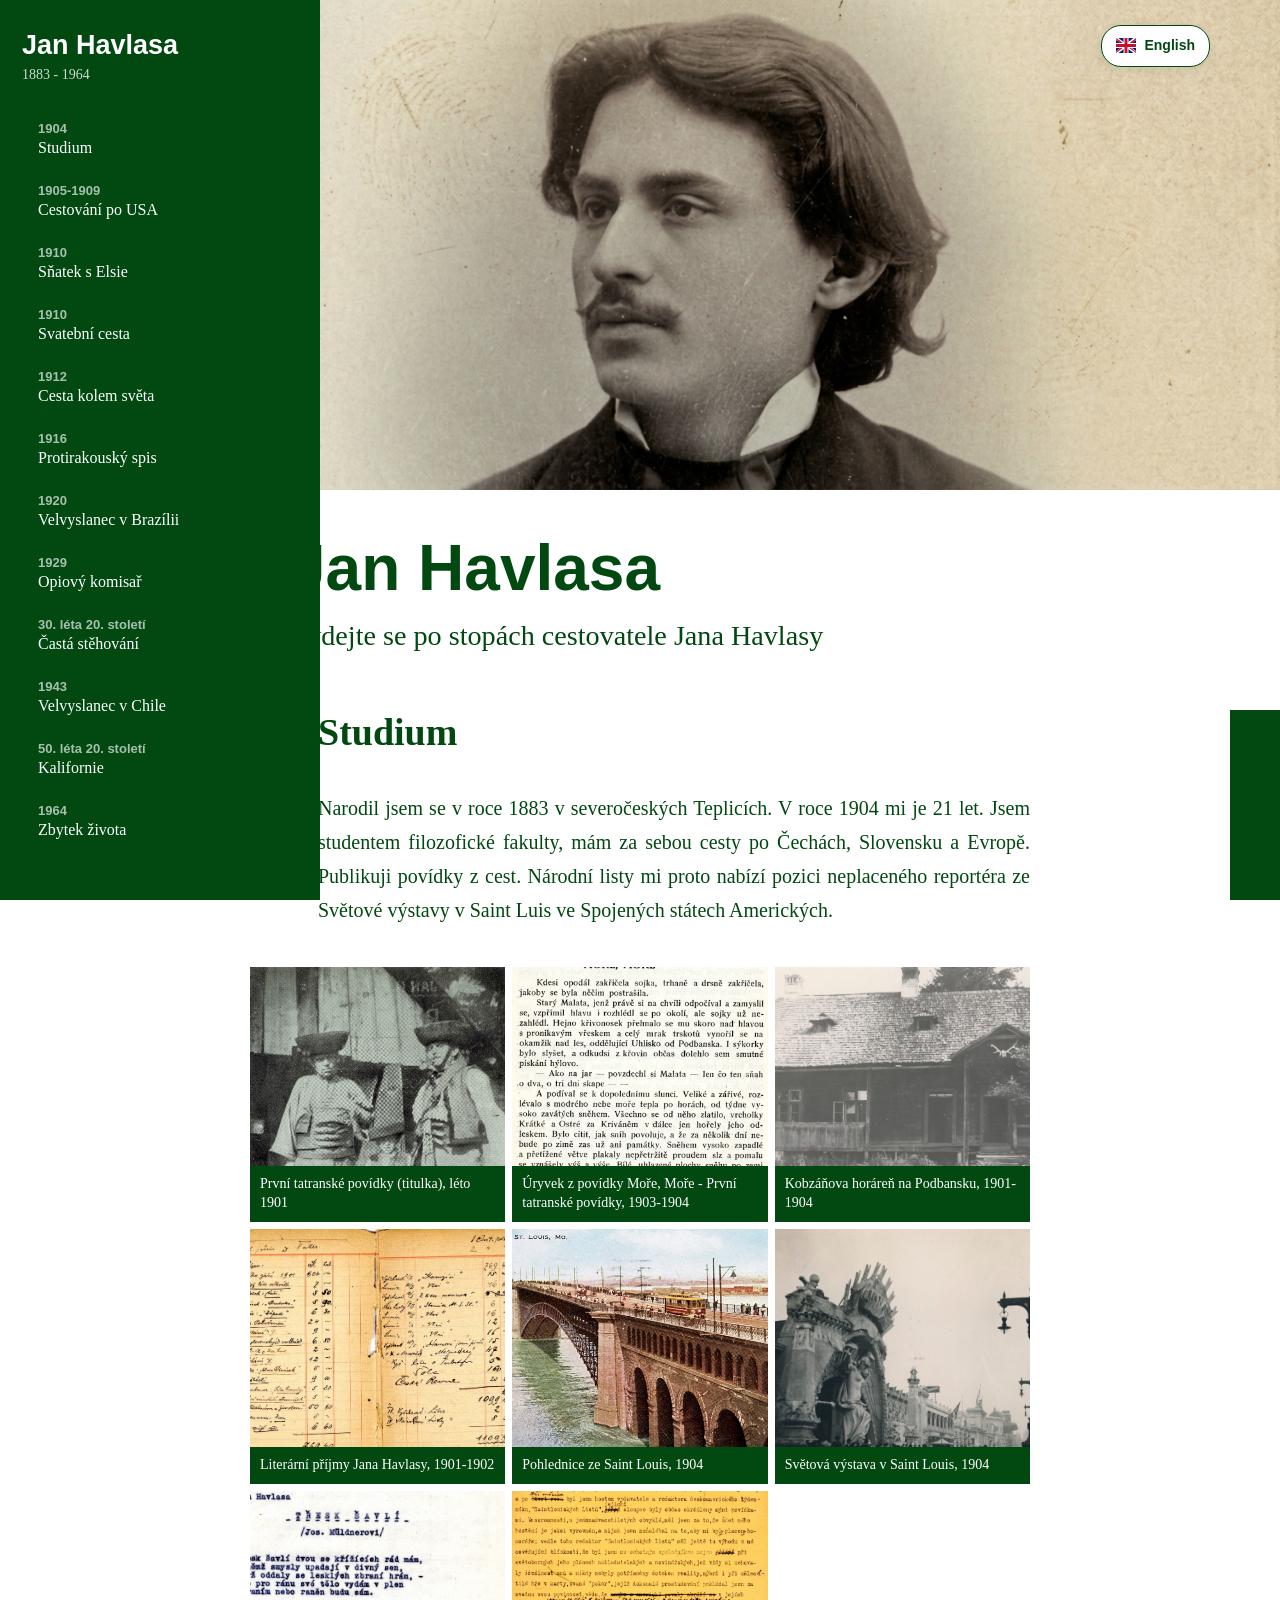
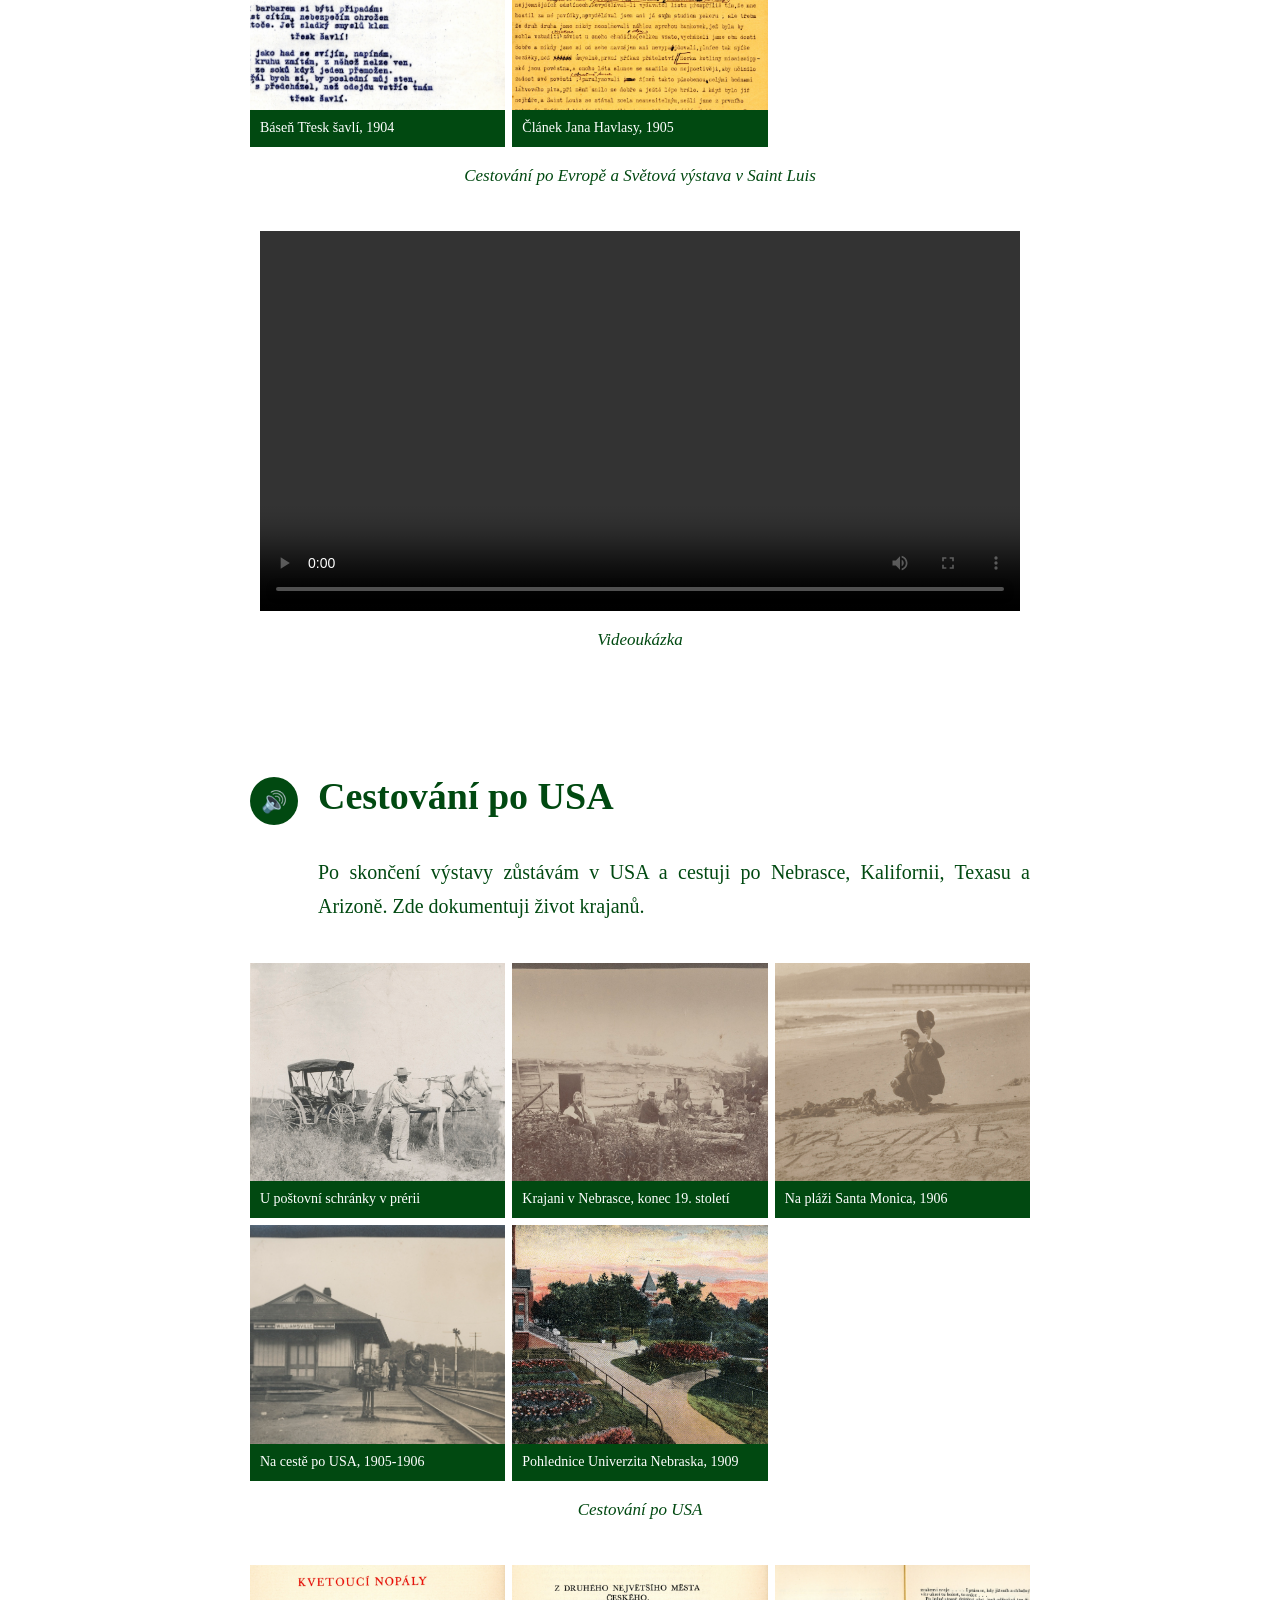
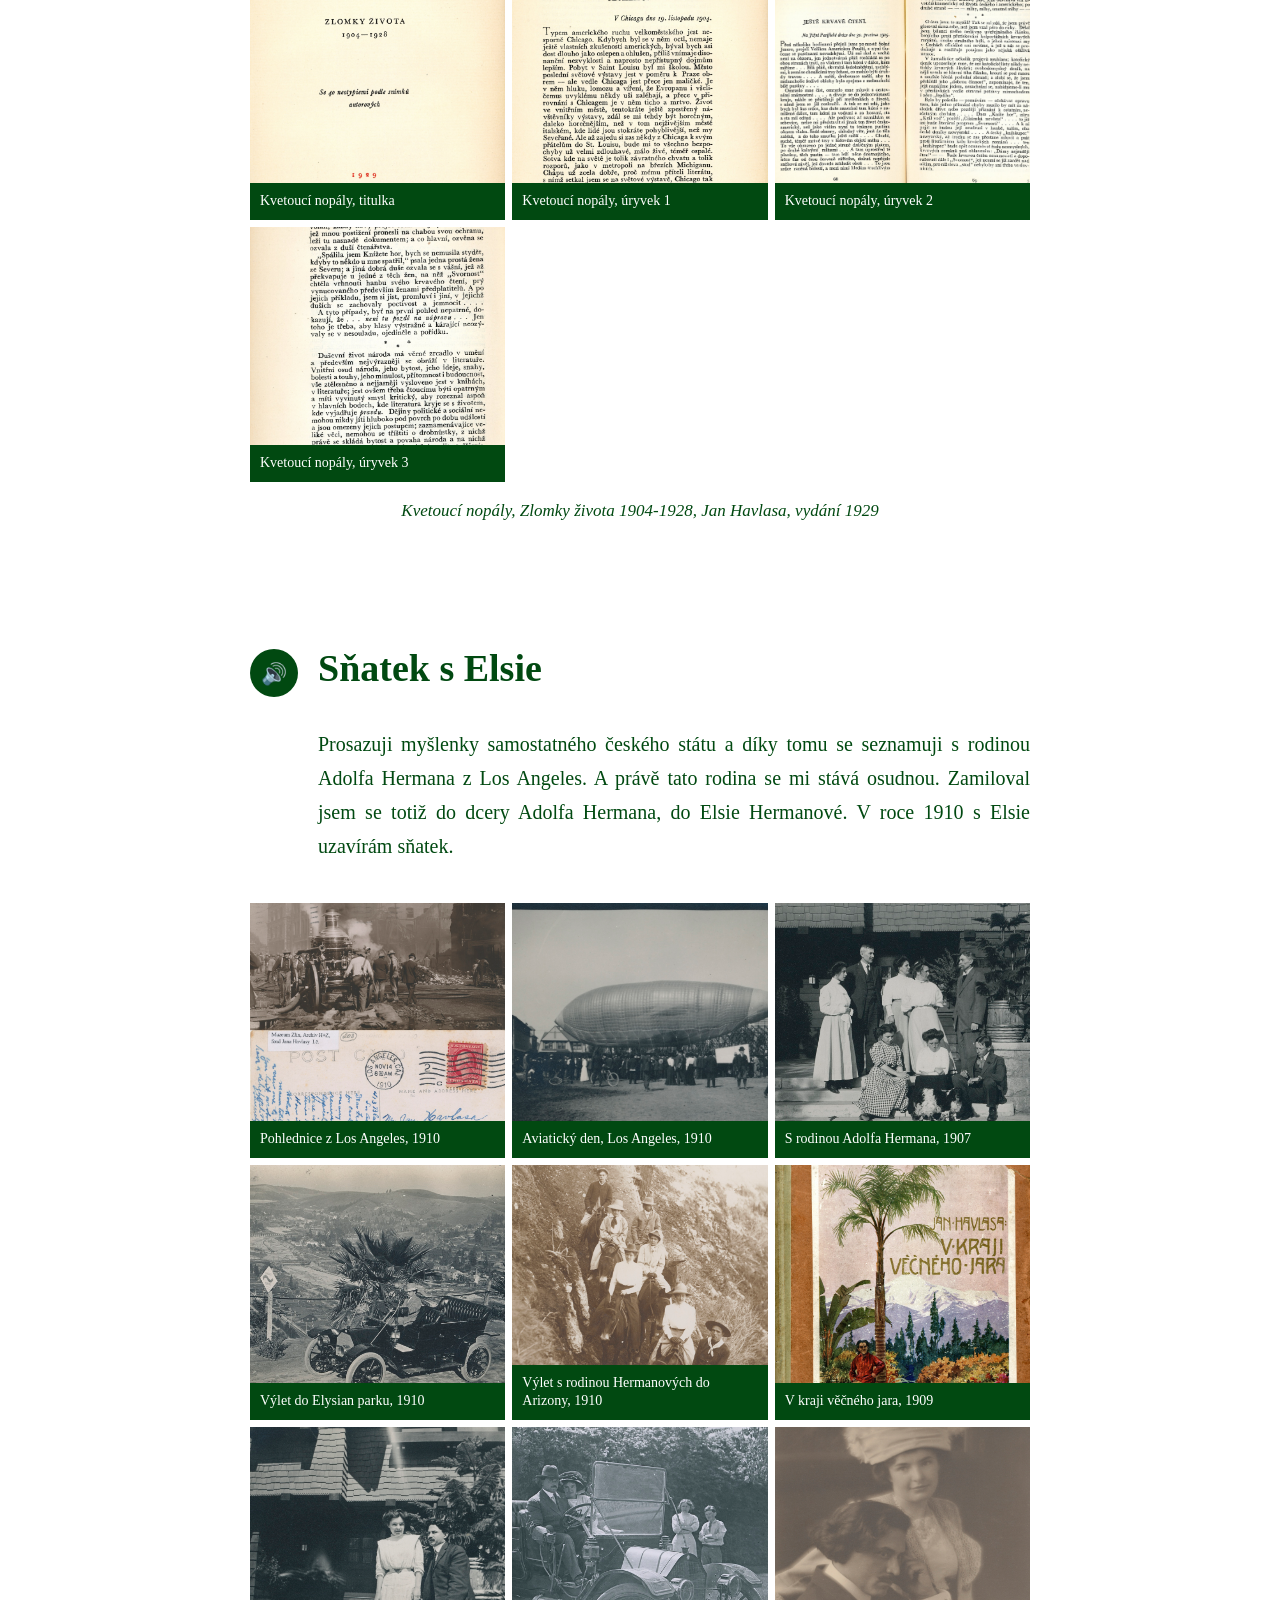
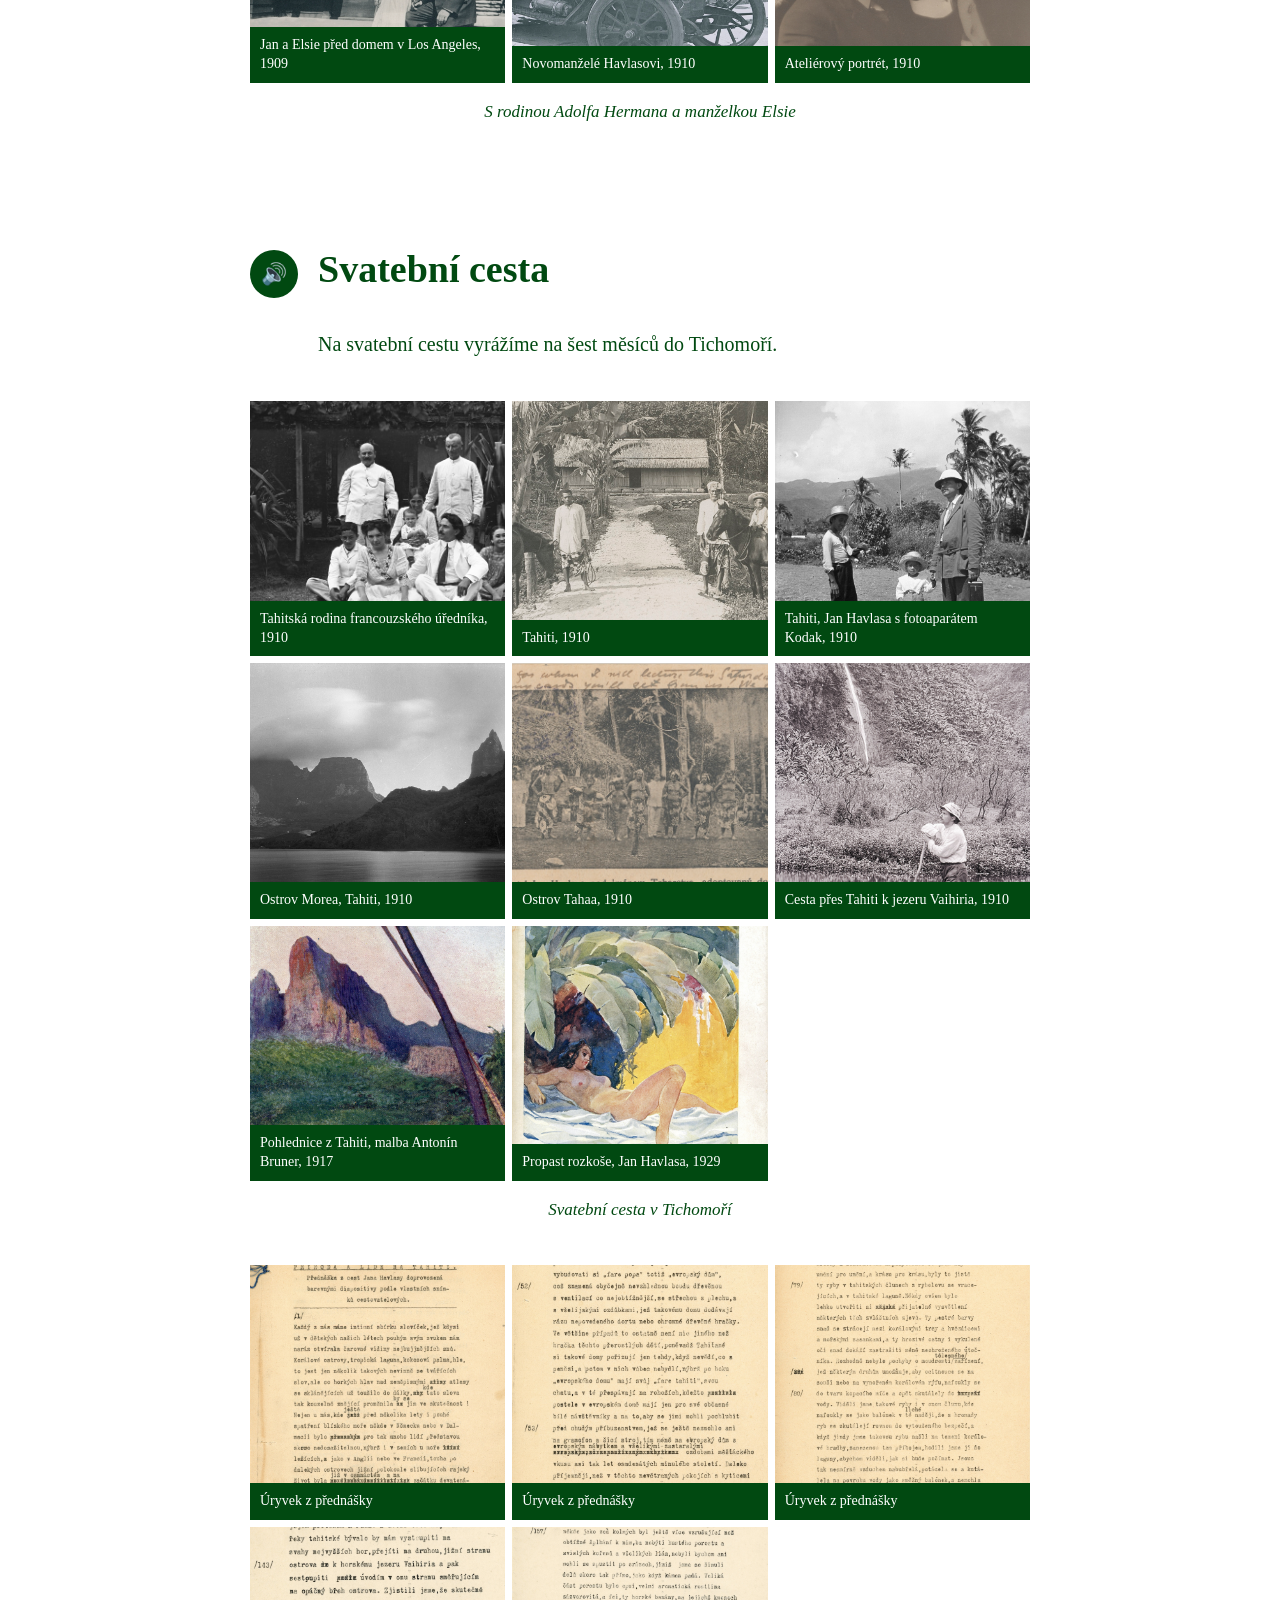
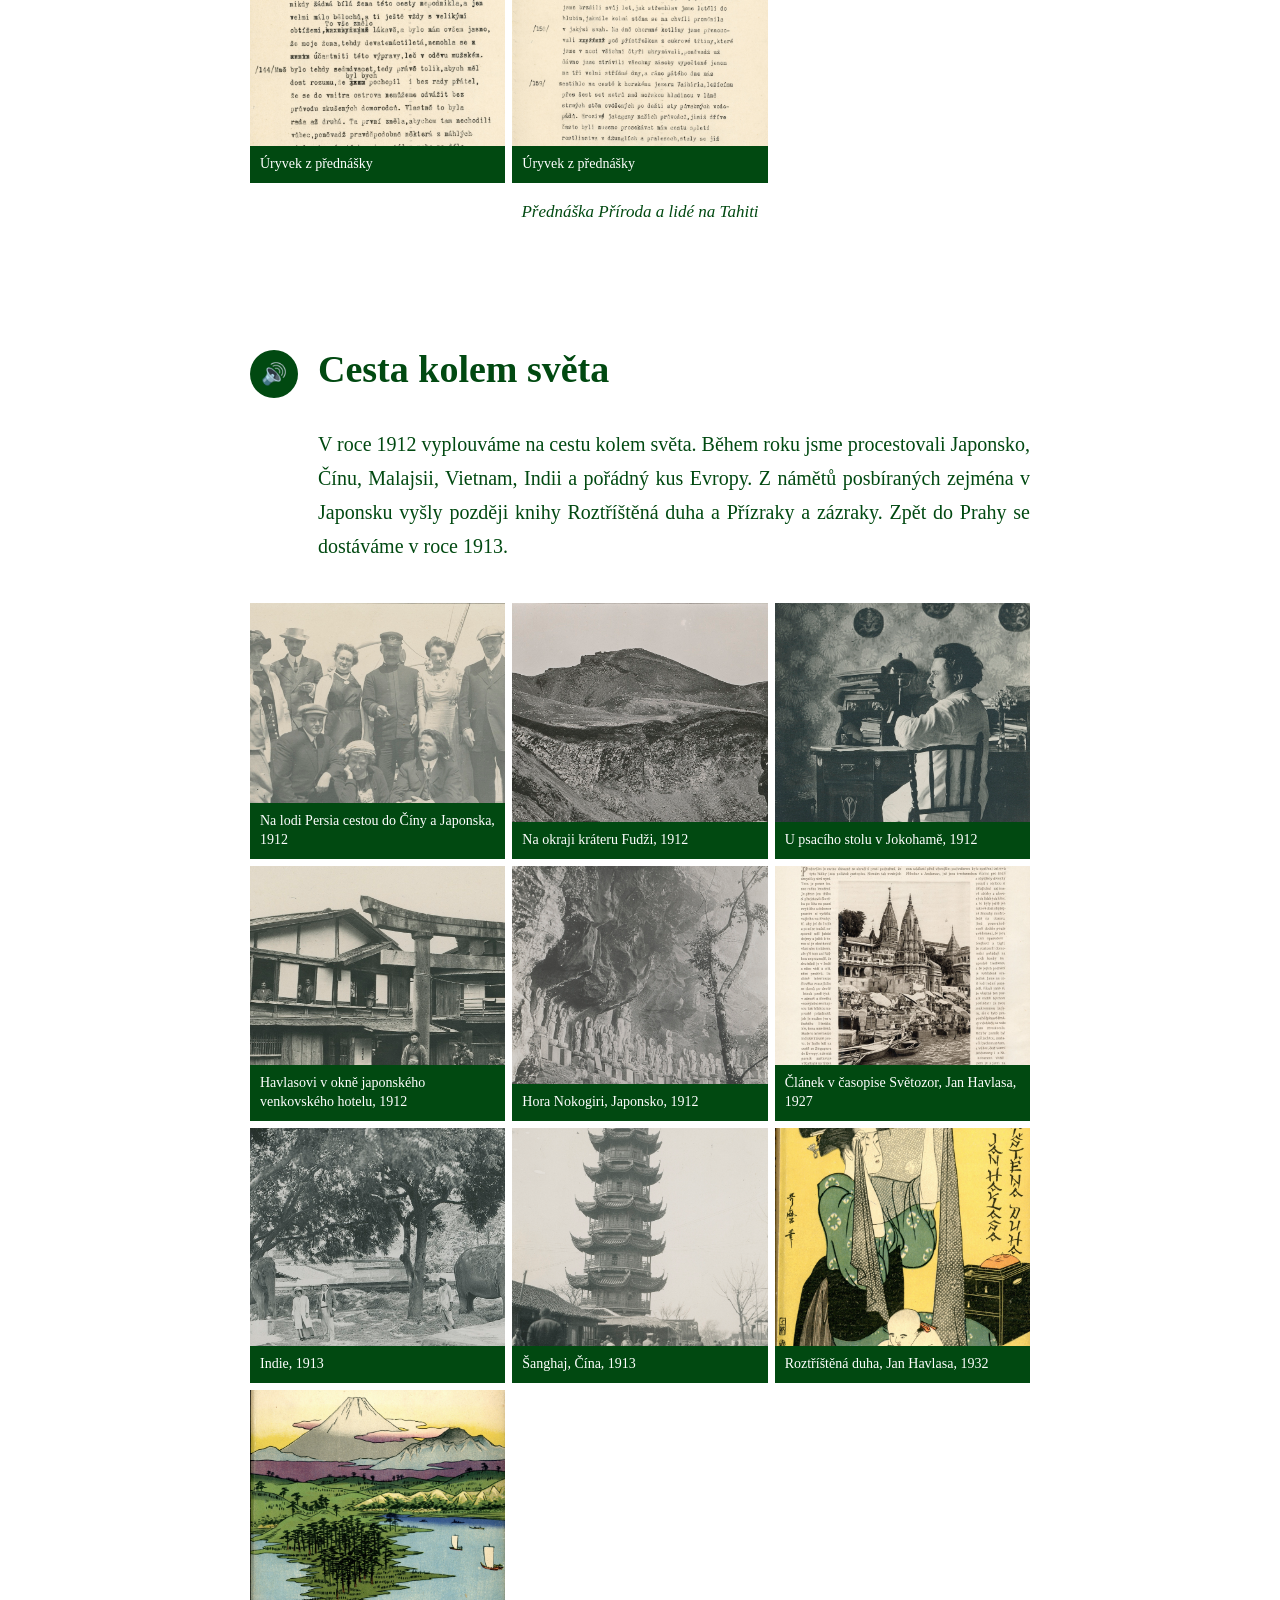
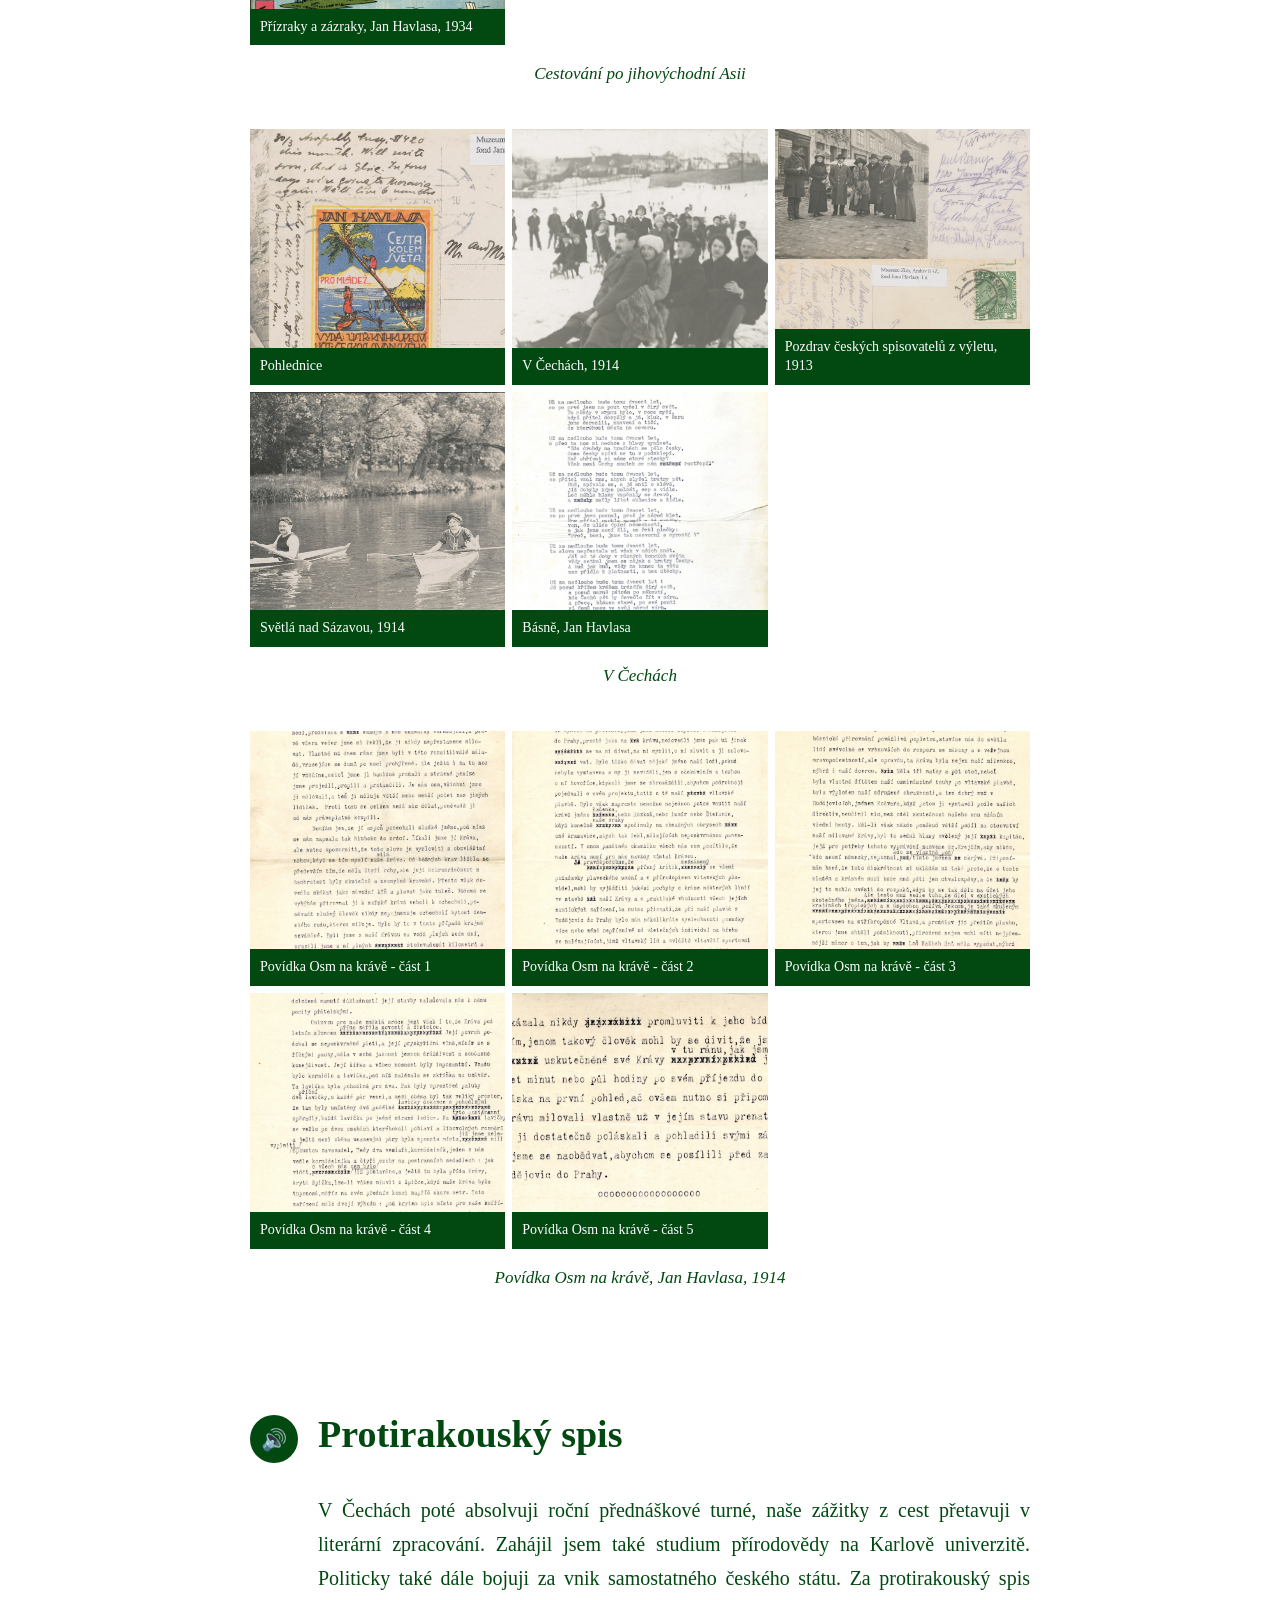
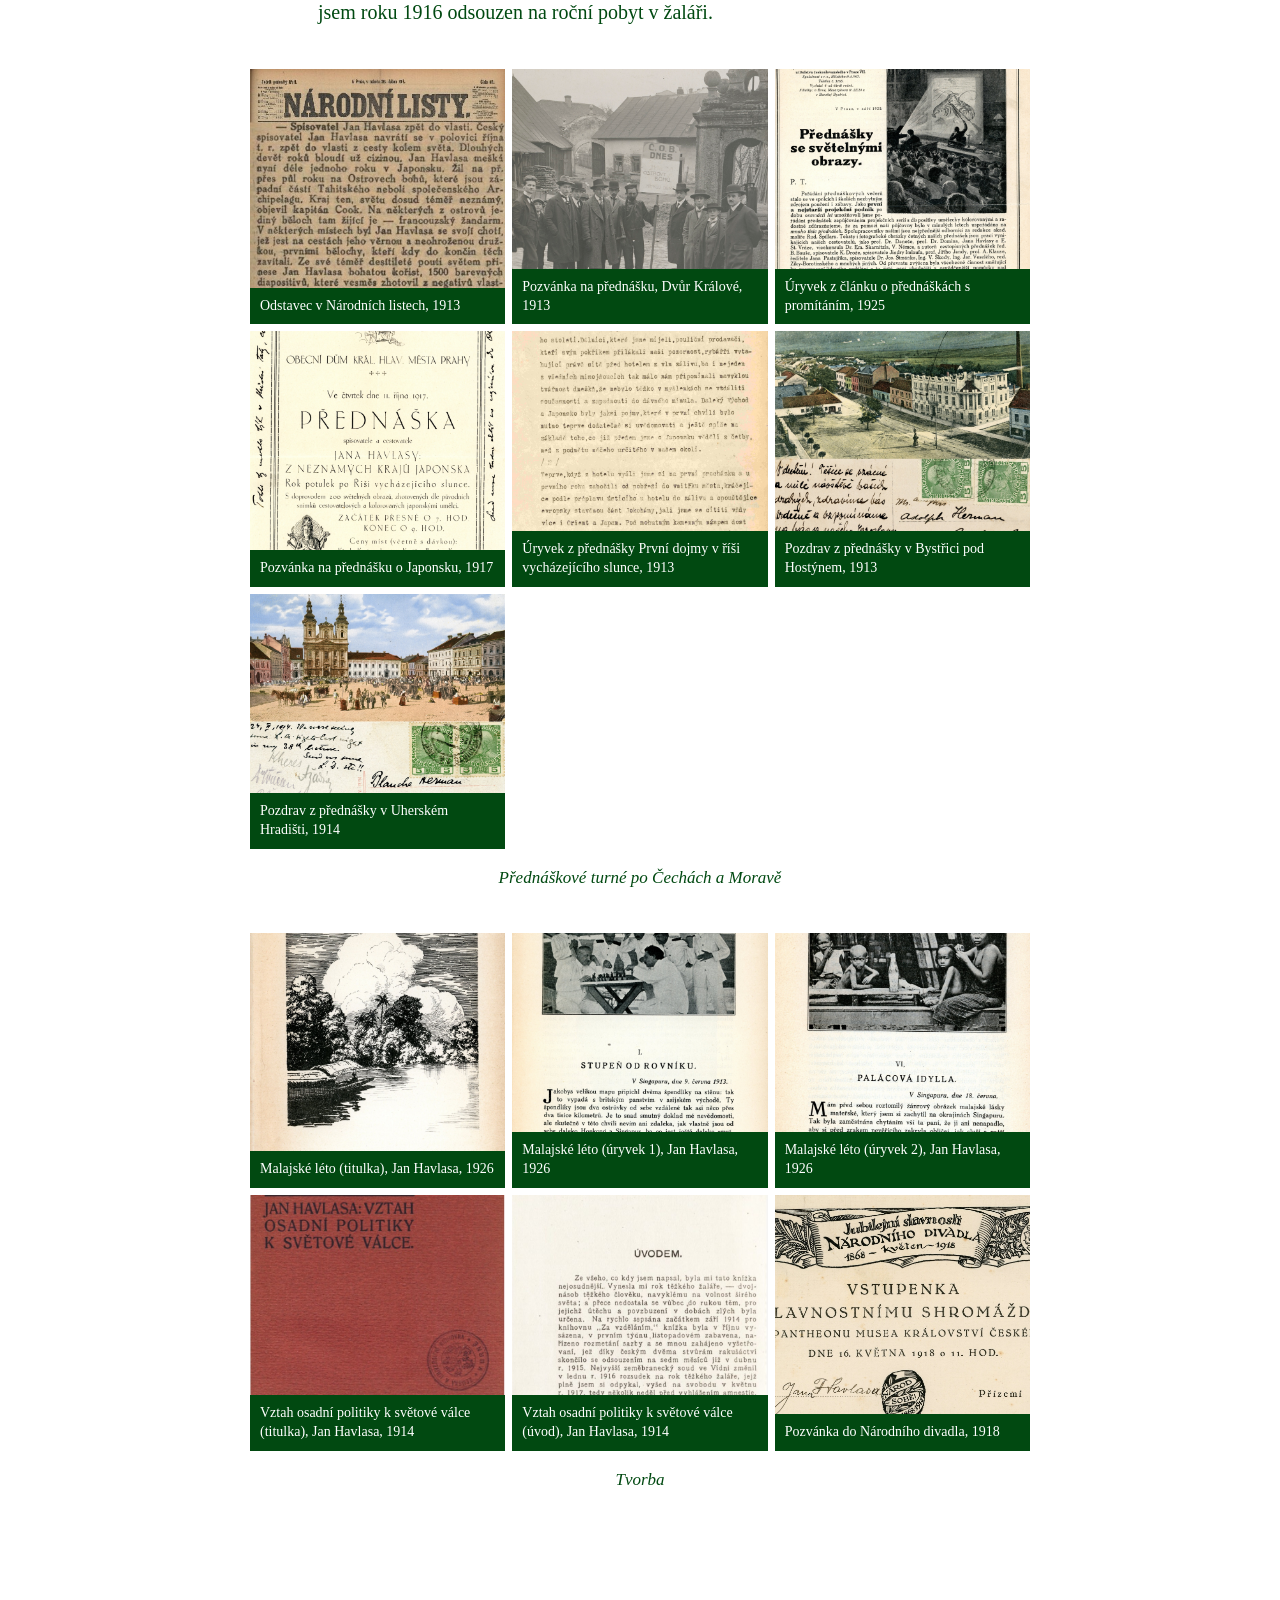
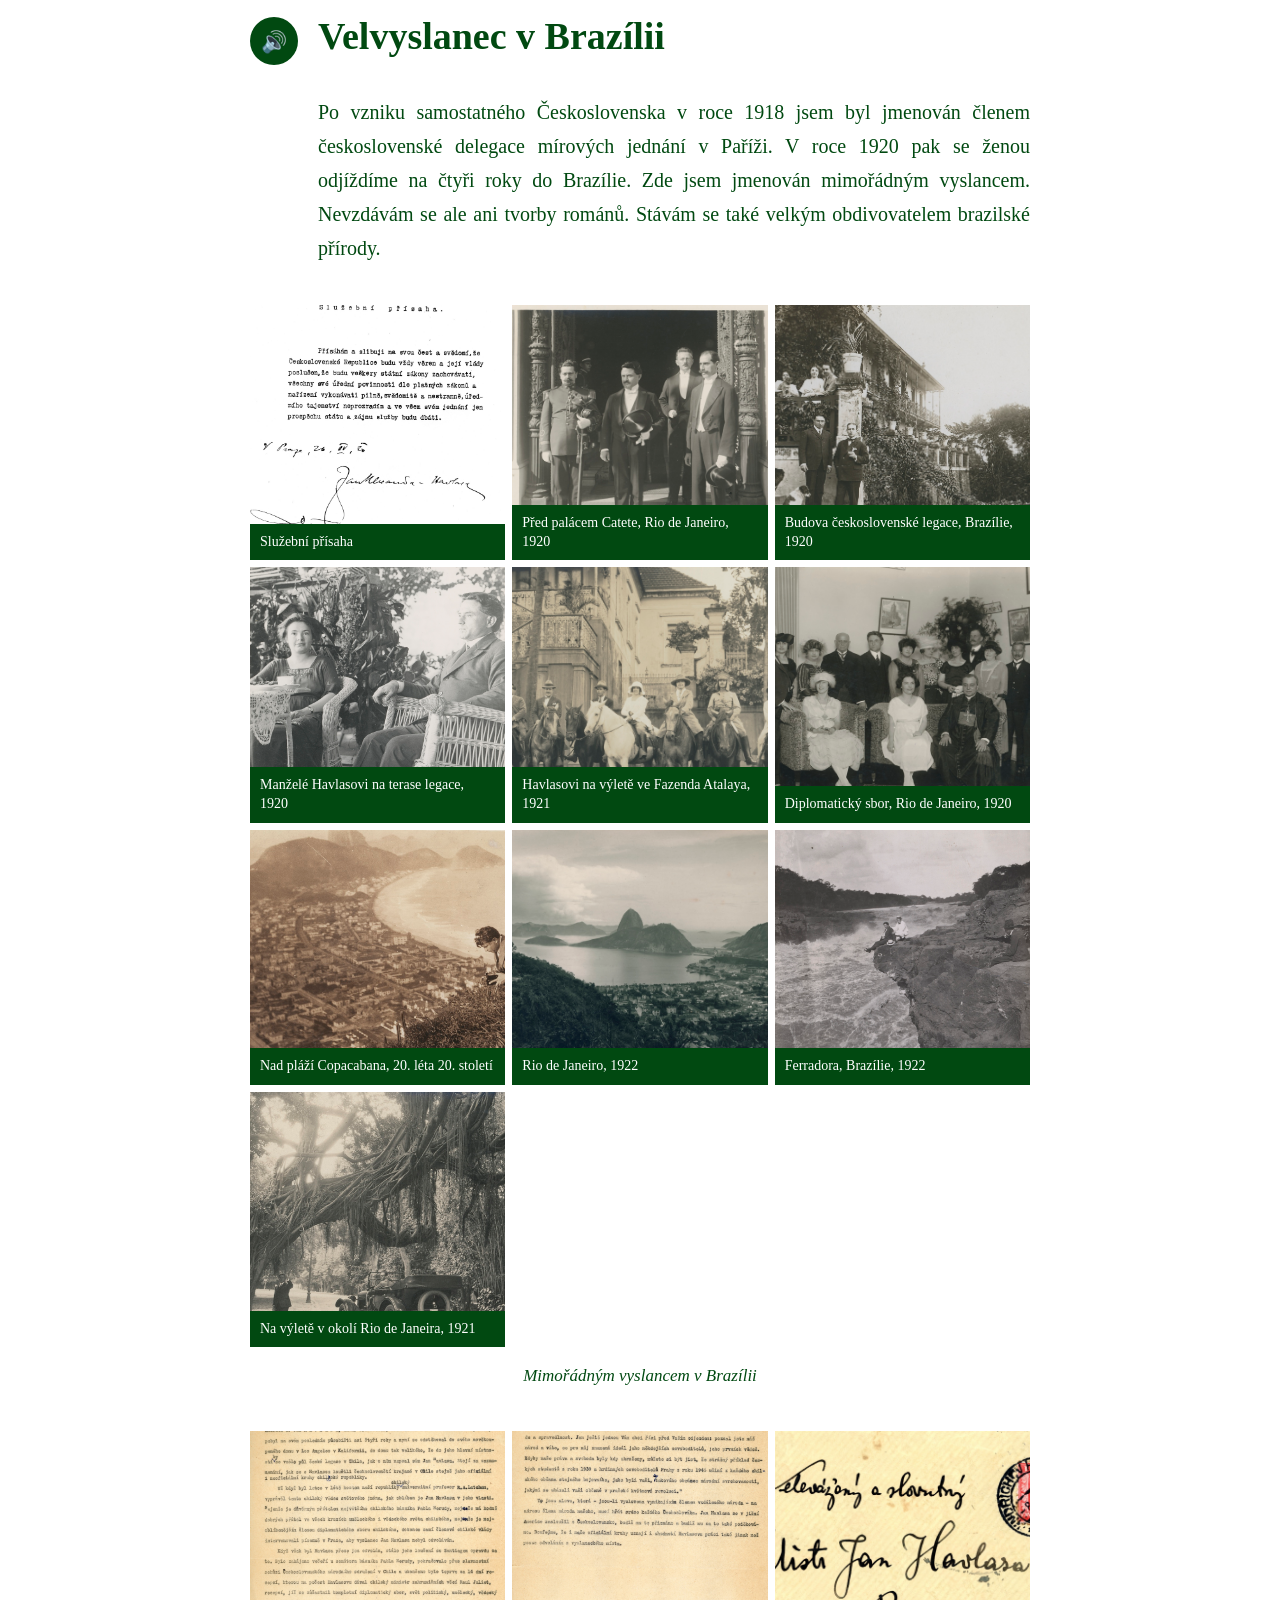
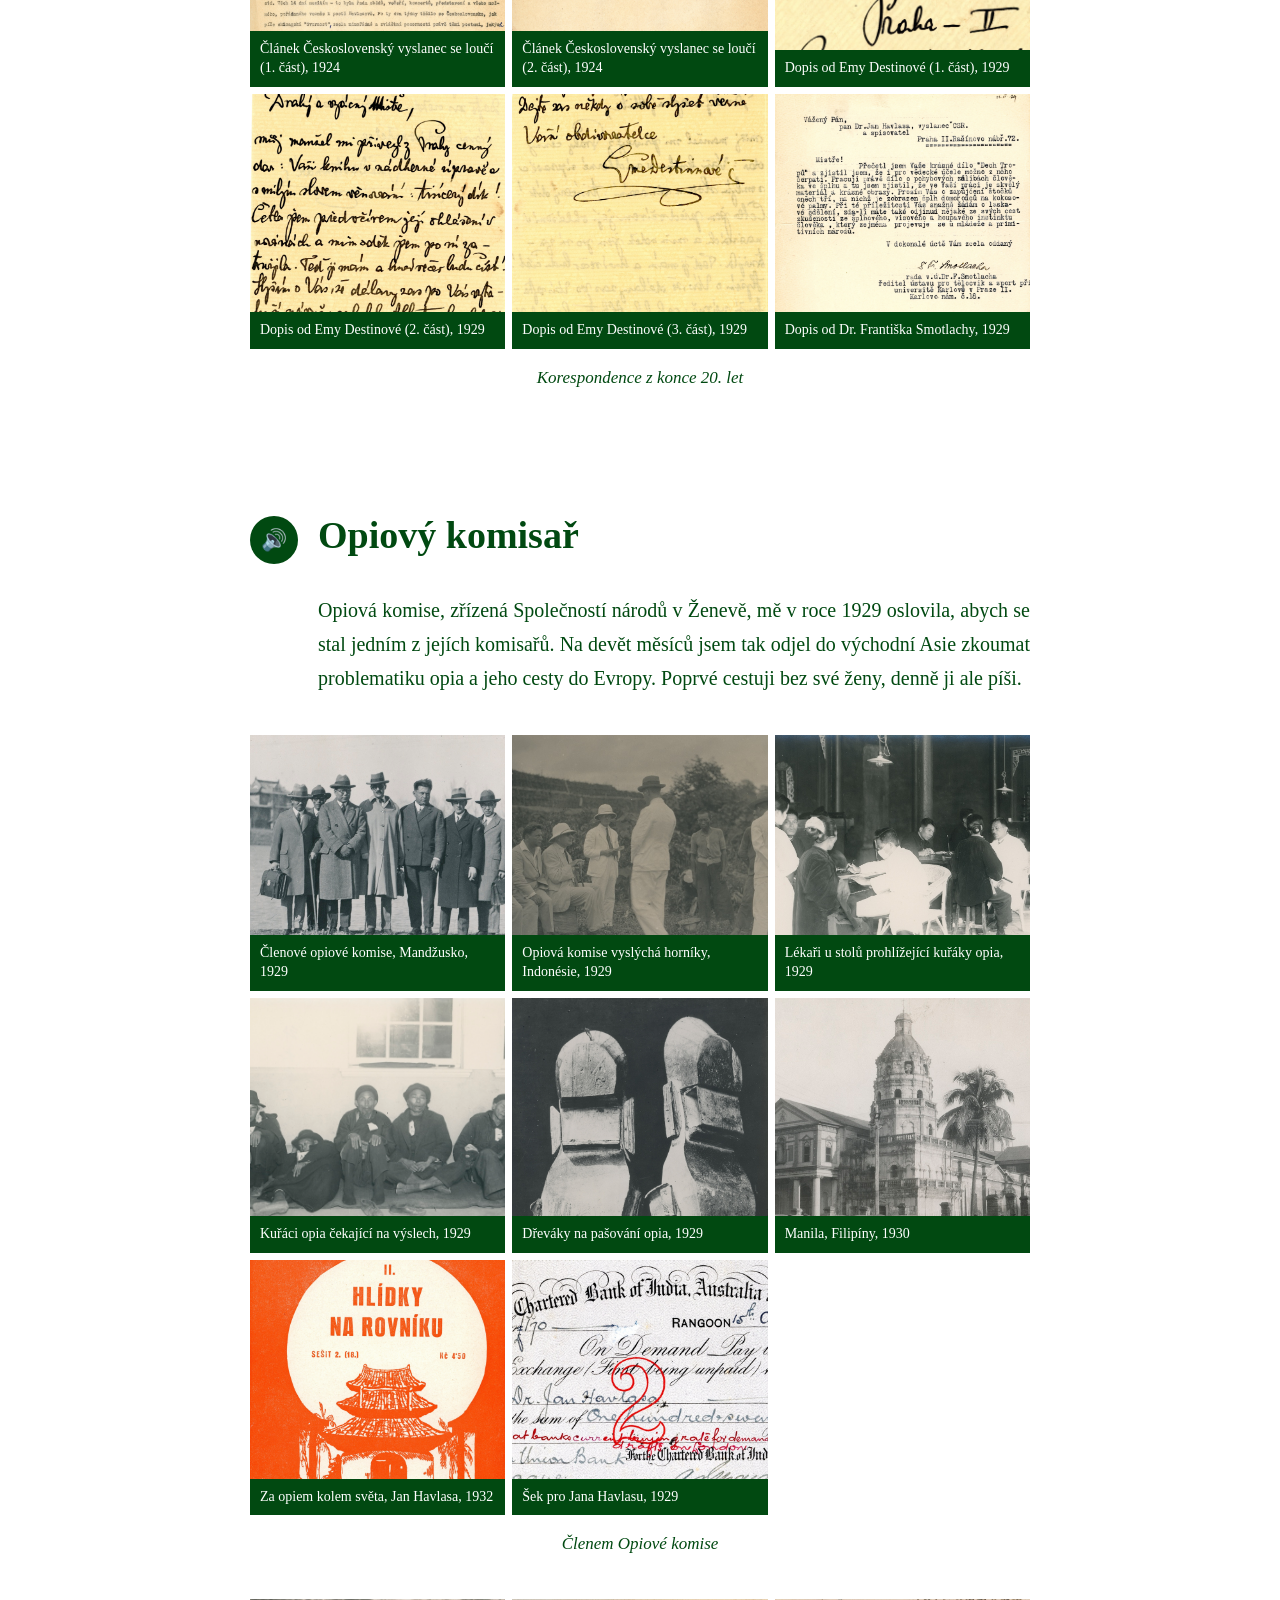
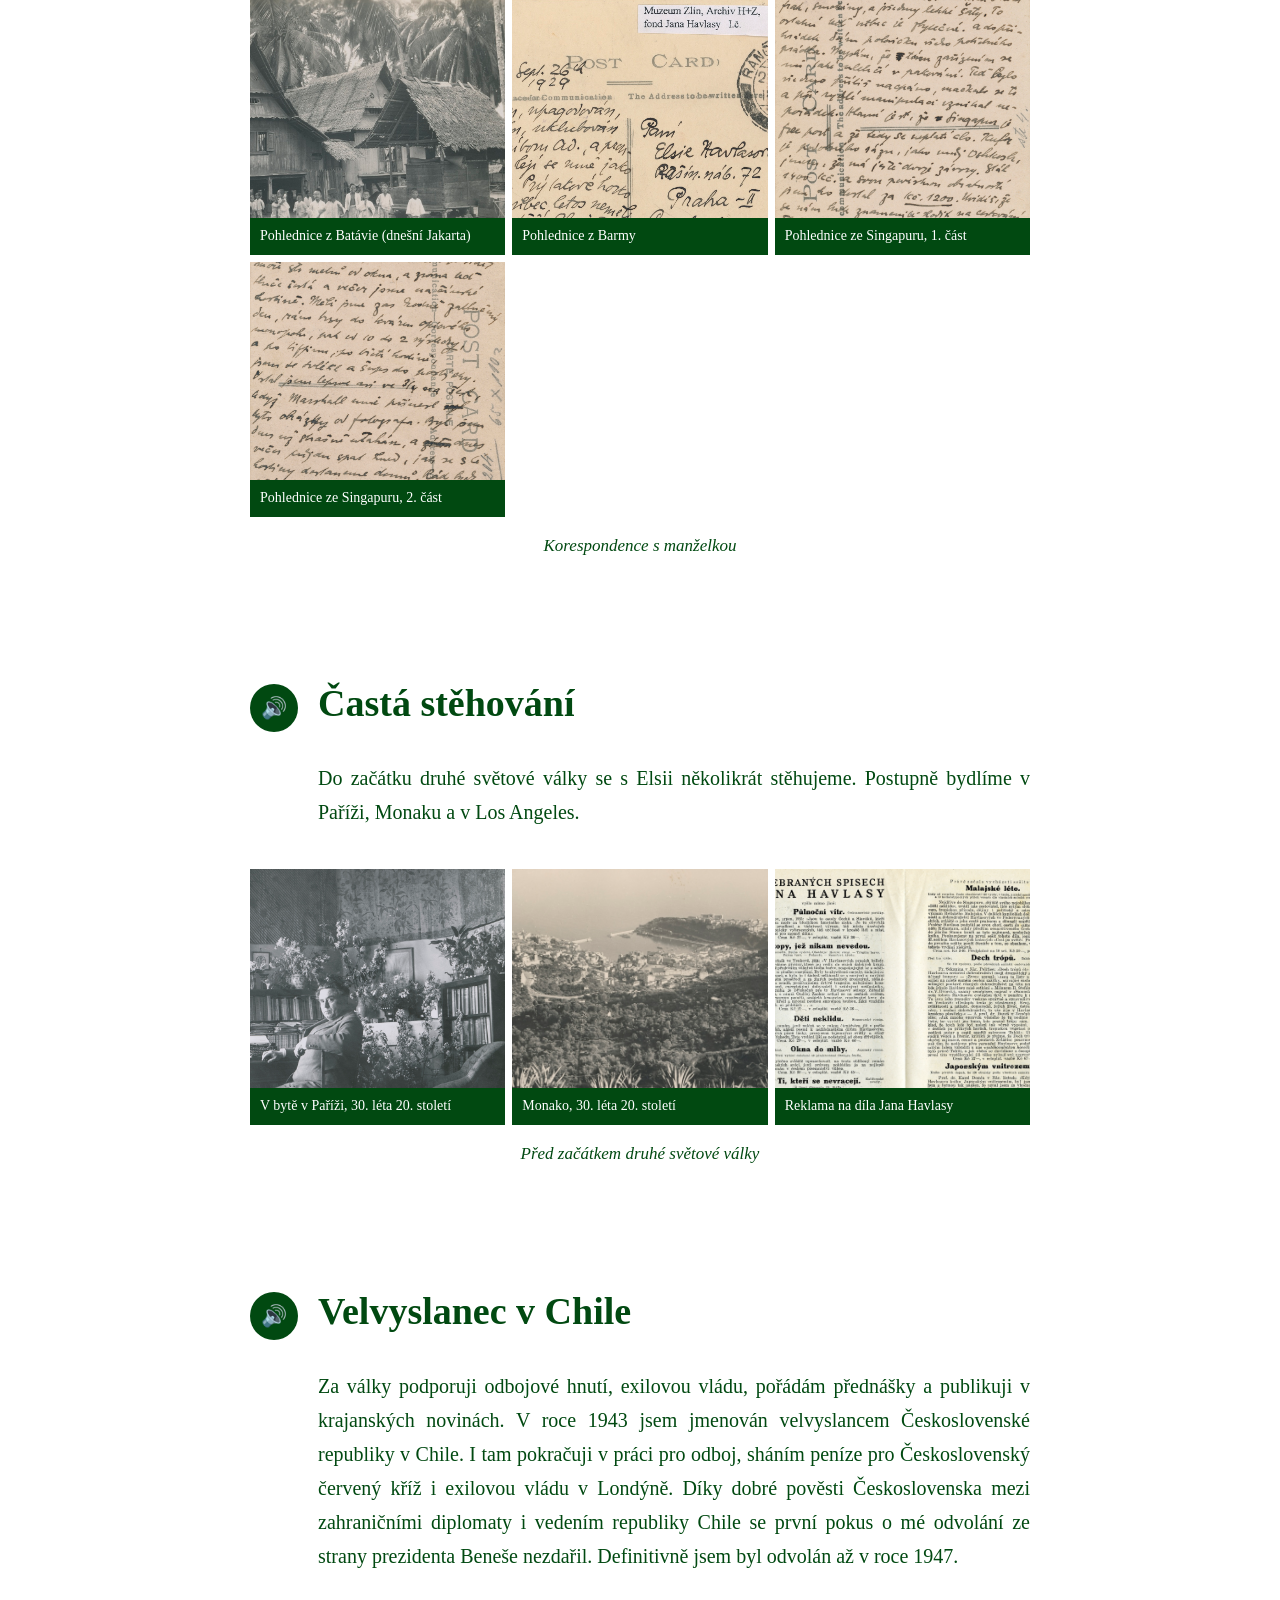
==== commit c699fbf5: "upravicka" ====
--- a/index.html
+++ b/index.html
@@ -15,7 +15,7 @@
     </a>
 
     <header class="hero">
-        <img src="images/uvodka_upraveno.png" alt="Jan Havlasa">
+        <img src="images/uvodka_upraveno.jpg" alt="Jan Havlasa">
         <div class="hero-overlay">
             <h1>Jan Havlasa</h1>
             <p>Vydejte se po stopách cestovatele Jana Havlasy</p>
--- a/style.css
+++ b/style.css
@@ -383,6 +383,7 @@
     font-weight: bold;
     font-size: 17px;
     text-align: center;
+    background: #014911;
 }
 
 
@@ -480,7 +481,10 @@
         gap: 5px;
     }
 
-    .gallery figcaption { font-size: 12px; }
+    .gallery figcaption { 
+        font-size: 12px;
+    }
+
     .lightbox-prev { left: 8px; }
     .lightbox-next { right: 8px; }
 }
